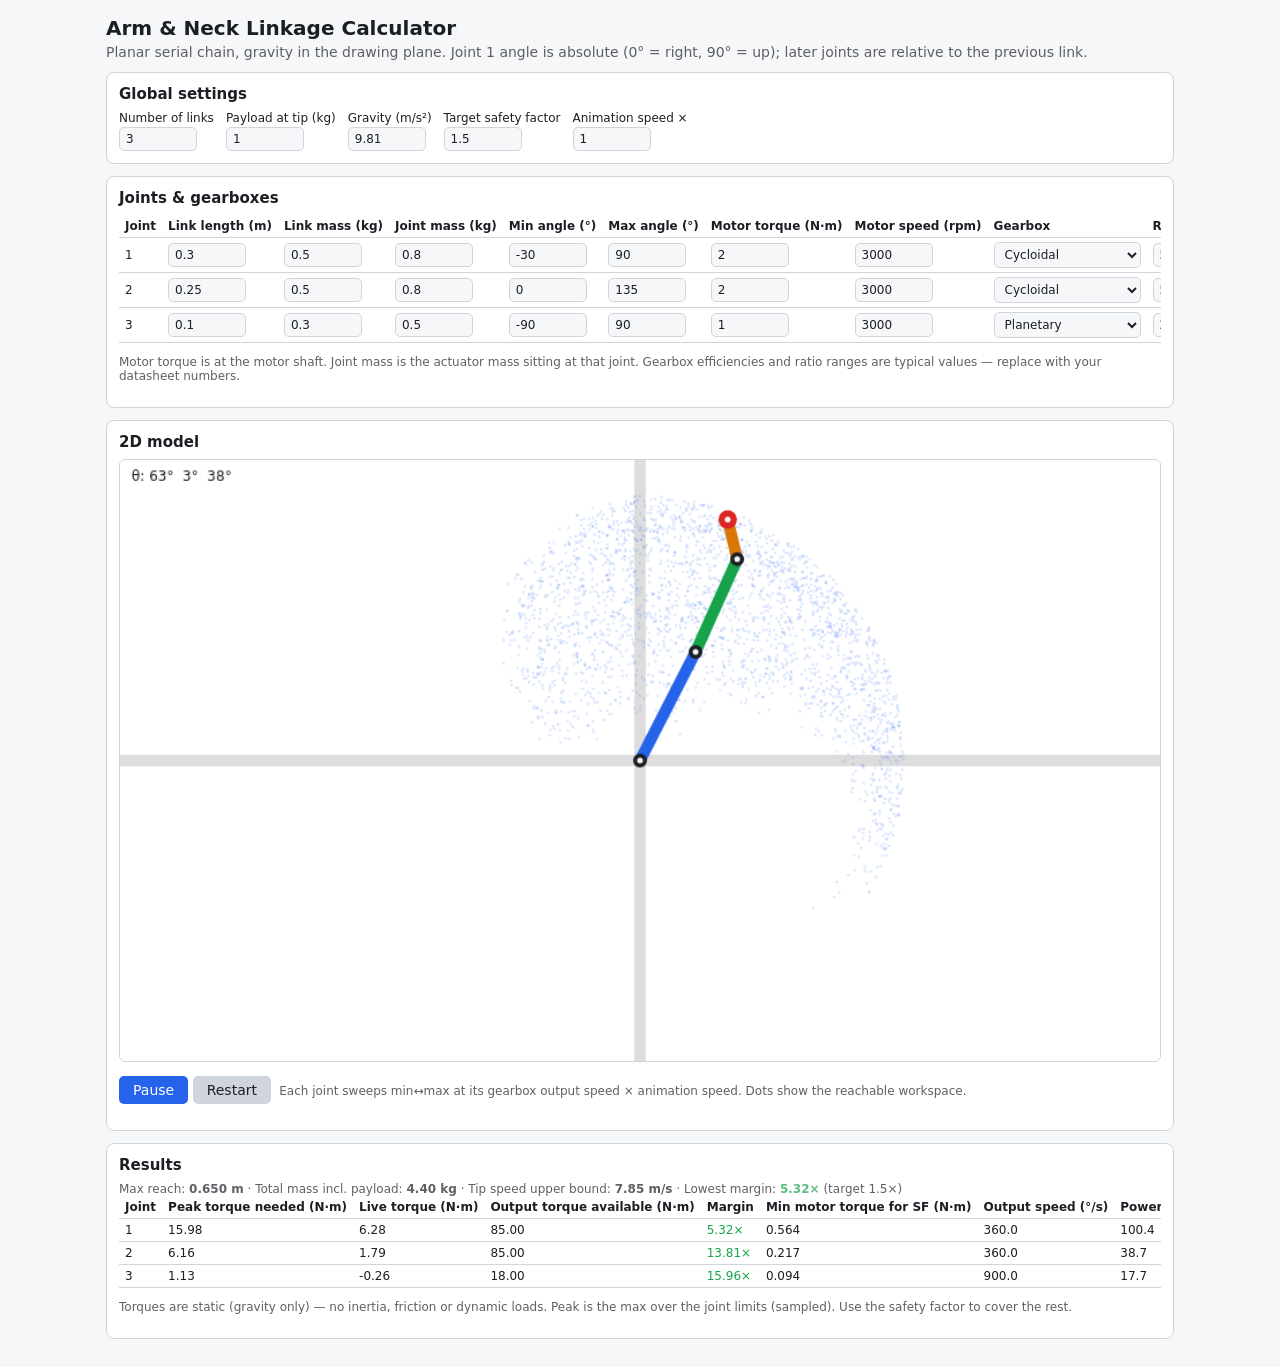
==== index.html @ 3020de2e "Add files via upload" ====
<!DOCTYPE html>
<html lang="en"><head><meta charset="utf-8"><meta name="viewport" content="width=device-width,initial-scale=1">
<title>Arm Linkage Calculator</title>
<style>
:root{--bg:#f6f7f9;--fg:#1b1f24;--card:#fff;--bd:#d0d5dc;--ac:#2563eb;--ok:#16a34a;--warn:#d97706;--bad:#dc2626}
@media(prefers-color-scheme:dark){:root{--bg:#14171c;--fg:#e6e9ee;--card:#1d2128;--bd:#363c46;--ac:#60a5fa}}
*{box-sizing:border-box}body{margin:0;padding:16px;font:14px system-ui,sans-serif;background:var(--bg);color:var(--fg);max-width:1100px;margin:auto}
h1{font-size:20px;margin:0 0 4px}h2{font-size:15px;margin:0 0 8px}p.s{margin:0 0 12px;opacity:.7}
.card{background:var(--card);border:1px solid var(--bd);border-radius:8px;padding:12px;margin-bottom:12px}
.g{display:flex;flex-wrap:wrap;gap:12px}.g label{display:flex;flex-direction:column;font-size:12px;gap:2px}
input,select,button{font:inherit;color:var(--fg);background:var(--bg);border:1px solid var(--bd);border-radius:5px;padding:4px 6px}
input[type=number]{width:78px}button{cursor:pointer;background:var(--ac);color:#fff;border:0;padding:6px 14px}
.w{overflow-x:auto}table{border-collapse:collapse;width:100%;font-size:12px}th,td{padding:4px 6px;border-bottom:1px solid var(--bd);text-align:left;white-space:nowrap}
canvas{width:100%;max-width:100%;border:1px solid var(--bd);border-radius:6px;background:var(--card);display:block}
.ok{color:var(--ok)}.warn{color:var(--warn)}.bad{color:var(--bad)}.n{opacity:.7;font-size:12px}
</style></head><body>
<h1>Arm &amp; Neck Linkage Calculator</h1>
<p class="s">Planar serial chain, gravity in the drawing plane. Joint 1 angle is absolute (0° = right, 90° = up); later joints are relative to the previous link.</p>

<div class="card"><h2>Global settings</h2><div class="g">
<label>Number of links<input type="number" id="N" min="1" max="6" value="3"></label>
<label>Payload at tip (kg)<input type="number" id="pay" value="1" step="0.1" min="0"></label>
<label>Gravity (m/s²)<input type="number" id="grav" value="9.81" step="0.01"></label>
<label>Target safety factor<input type="number" id="sf" value="1.5" step="0.1" min="1"></label>
<label>Animation speed ×<input type="number" id="ts" value="1" step="0.25" min="0.1"></label>
</div></div>

<div class="card"><h2>Joints &amp; gearboxes</h2><div class="w"><table id="in"></table></div>
<p class="n">Motor torque is at the motor shaft. Joint mass is the actuator mass sitting at that joint. Gearbox efficiencies and ratio ranges are typical values — replace with your datasheet numbers.</p></div>

<div class="card"><h2>2D model</h2>
<canvas id="c" width="900" height="520"></canvas>
<p><button id="pp">Pause</button> <button id="rs" style="background:var(--bd);color:var(--fg)">Restart</button>
<span class="n">&nbsp;Each joint sweeps min↔max at its gearbox output speed × animation speed. Dots show the reachable workspace.</span></p></div>

<div class="card"><h2>Results</h2><div id="sum" class="n"></div><div class="w"><table id="out"></table></div>
<p class="n">Torques are static (gravity only) — no inertia, friction or dynamic loads. Peak is the max over the joint limits (sampled). Use the safety factor to cover the rest.</p></div>

<script>
const GB={
 'Spur':{e:r=>.95,lo:1,hi:10,note:'Backdrivable, some backlash'},
 'Planetary':{e:r=>.9,lo:3,hi:100,note:'Backdrivable, compact'},
 'Cycloidal':{e:r=>.85,lo:6,hi:120,note:'Shock tolerant, low backlash'},
 'Dual-disc cycloidal':{e:r=>.85,lo:10,hi:120,note:'Low ripple, low backlash'},
 'Worm':{e:r=>Math.max(.3,.75-.006*r),lo:5,hi:100,note:r=>r>20?'Self-locking (holds unpowered)':'May backdrive'},
 'Harmonic':{e:r=>.75,lo:30,hi:160,note:'Near-zero backlash'}};
const $=id=>document.getElementById(id), cv=$('c'), cx=cv.getContext('2d');
let rows=[],play=true,t=0,last=performance.now(),samples=[],peak=[],reach=1,calc=null;
const D=[[.3,.5,.8,-30,90,2,3000,'Cycloidal',50],[.25,.5,.8,0,135,2,3000,'Cycloidal',50],[.1,.3,.5,-90,90,1,3000,'Planetary',20]];
const F=['L','m','jm','mn','mx','T','rpm','gb','r'];
function read(){return[...document.querySelectorAll('#in tr[data-i]')].map(tr=>{const o={};F.forEach(f=>{const e=tr.querySelector('.'+f);o[f]=f=='gb'?e.value:+e.value||0});return o})}
function build(){
 const n=Math.max(1,Math.min(6,+$('N').value||1)),old=rows.length?read():[];
 let h='<tr><th>Joint</th><th>Link length (m)</th><th>Link mass (kg)</th><th>Joint mass (kg)</th><th>Min angle (°)</th><th>Max angle (°)</th><th>Motor torque (N·m)</th><th>Motor speed (rpm)</th><th>Gearbox</th><th>Ratio</th></tr>';
 for(let i=0;i<n;i++){const d=old[i]||(D[i]?Object.fromEntries(F.map((f,k)=>[f,D[i][k]])):{L:.2,m:.3,jm:.4,mn:-90,mx:90,T:1,rpm:3000,gb:'Planetary',r:20});
  h+=`<tr data-i="${i}"><td>${i+1}</td>`+['L','m','jm','mn','mx','T','rpm'].map(f=>`<td><input type="number" class="${f}" step="any" value="${d[f]}"></td>`).join('')+
  `<td><select class="gb">${Object.keys(GB).map(k=>`<option${k==d.gb?' selected':''}>${k}</option>`).join('')}</select></td><td><input type="number" class="r" min="1" step="any" value="${d.r}"></td></tr>`}
 $('in').innerHTML=h;
 $('in').querySelectorAll('input,select').forEach(e=>e.oninput=compute);compute();}
function fk(th){const P=[[0,0]],a=[];let s=0,x=0,y=0;for(let i=0;i<rows.length;i++){s+=th[i]*Math.PI/180;a.push(s);x+=rows[i].L*Math.cos(s);y+=rows[i].L*Math.sin(s);P.push([x,y])}return{P,a}}
function torques(th){const{P,a}=fk(th),g=+$('grav').value,pay=+$('pay').value,n=rows.length,T=[];
 for(let i=0;i<n;i++){let s=0;const x0=P[i][0];
  for(let j=i;j<n;j++)s+=rows[j].m*g*(P[j][0]+.5*rows[j].L*Math.cos(a[j])-x0);
  for(let j=i+1;j<n;j++)s+=rows[j].jm*g*(P[j][0]-x0);
  s+=pay*g*(P[n][0]-x0);T.push(s)}return T}
function compute(){
 rows=read();const n=rows.length;reach=rows.reduce((s,r)=>s+r.L,0)||1;
 samples=[];peak=Array(n).fill(0);const chk=th=>{const T=torques(th);T.forEach((v,i)=>peak[i]=Math.max(peak[i],Math.abs(v)));samples.push(fk(th).P[n])};
 const k=Array(n).fill(0);for(let c=0;c<Math.pow(3,n);c++){let q=c;chk(rows.map(r=>{const v=q%3;q=Math.floor(q/3);return r.mn+(r.mx-r.mn)*v/2}))}
 for(let c=0;c<2500;c++)chk(rows.map(r=>r.mn+Math.random()*(r.mx-r.mn)));
 const sf=+$('sf').value||1;let h='<tr><th>Joint</th><th>Peak torque needed (N·m)</th><th>Live torque (N·m)</th><th>Output torque available (N·m)</th><th>Margin</th><th>Min motor torque for SF (N·m)</th><th>Output speed (°/s)</th><th>Power @ peak (W)</th><th>Gearbox notes</th></tr>';
 let minM=1e9,tip=0,mass=+$('pay').value;
 rows.forEach((r,i)=>{const G=GB[r.gb],e=G.e(r.r),av=r.T*r.r*e,mg=peak[i]>0?av/peak[i]:99,w=r.rpm*6/Math.max(r.r,1e-6),pw=peak[i]*w*Math.PI/180,need=peak[i]*sf/(r.r*e||1);
  minM=Math.min(minM,mg);mass+=r.m+r.jm;
  let note=typeof G.note=='function'?G.note(r.r):G.note;note+=` · η≈${(e*100).toFixed(0)}%`;
  if(r.r<G.lo||r.r>G.hi)note+=` · <span class="warn">ratio outside typical ${G.lo}–${G.hi}</span>`;
  const cl=mg>=sf?'ok':mg>=1?'warn':'bad';
  h+=`<tr><td>${i+1}</td><td>${peak[i].toFixed(2)}</td><td id="lt${i}">–</td><td>${av.toFixed(2)}</td><td class="${cl}">${mg>=99?'∞':mg.toFixed(2)+'×'}</td><td>${need.toFixed(3)}</td><td>${w.toFixed(1)}</td><td>${pw.toFixed(1)}</td><td>${note}</td></tr>`;
  let rr=0;for(let j=i;j<n;j++)rr+=rows[j].L;tip+=w*Math.PI/180*rr});
 $('out').innerHTML=h;
 $('sum').innerHTML=`Max reach: <b>${reach.toFixed(3)} m</b> · Total mass incl. payload: <b>${mass.toFixed(2)} kg</b> · Tip speed upper bound: <b>${tip.toFixed(2)} m/s</b> · Lowest margin: <b class="${minM>=sf?'ok':minM>=1?'warn':'bad'}">${minM>=99?'∞':minM.toFixed(2)+'×'}</b> (target ${sf}×)`;}
function angles(){const sc=+$('ts').value||1;return rows.map(r=>{const R=r.mx-r.mn;if(R<=0)return r.mn;const w=r.rpm*6/Math.max(r.r,1e-6)*sc;let u=(w*t/R)%2;return r.mn+R*(u<1?u:2-u)})}
function draw(){
 const W=cv.width,H=cv.height,s=.44*Math.min(W,H)/reach,ox=W/2,oy=H/2,X=p=>ox+p[0]*s,Y=p=>oy-p[1]*s;
 cx.clearRect(0,0,W,H);const css=getComputedStyle(document.body),fg=css.color;
 cx.strokeStyle=fg;cx.globalAlpha=.15;cx.beginPath();cx.moveTo(0,oy);cx.lineTo(W,oy);cx.moveTo(ox,0);cx.lineTo(ox,H);cx.stroke();
 cx.fillStyle='#2563eb';cx.globalAlpha=.18;samples.forEach(p=>cx.fillRect(X(p)-1,Y(p)-1,2,2));cx.globalAlpha=1;
 const th=angles(),{P}=fk(th),n=rows.length,cols=['#2563eb','#16a34a','#d97706','#9333ea','#dc2626','#0891b2'];
 cx.lineCap='round';
 for(let i=0;i<n;i++){cx.strokeStyle=cols[i%6];cx.lineWidth=10;cx.beginPath();cx.moveTo(X(P[i]),Y(P[i]));cx.lineTo(X(P[i+1]),Y(P[i+1]));cx.stroke()}
 for(let i=0;i<=n;i++){cx.fillStyle=i<n?fg:'#dc2626';cx.beginPath();cx.arc(X(P[i]),Y(P[i]),i<n?6:8,0,7);cx.fill();cx.fillStyle=css.backgroundColor;cx.beginPath();cx.arc(X(P[i]),Y(P[i]),2.5,0,7);cx.fill()}
 cx.fillStyle=fg;cx.font='12px system-ui';cx.fillText('θ: '+th.map(v=>v.toFixed(0)+'°').join('  '),10,18);
 const T=torques(th);T.forEach((v,i)=>{const e=$('lt'+i);if(e)e.textContent=v.toFixed(2)});}
function loop(now){const dt=(now-last)/1000;last=now;if(play&&rows.length)t+=Math.min(dt,.1);if(rows.length)draw();requestAnimationFrame(loop)}
$('pp').onclick=()=>{play=!play;$('pp').textContent=play?'Pause':'Play'};
$('rs').onclick=()=>{t=0};
['N'].forEach(id=>$(id).oninput=build);['pay','grav','sf','ts'].forEach(id=>$(id).oninput=compute);
build();requestAnimationFrame(loop);
</script></body></html>
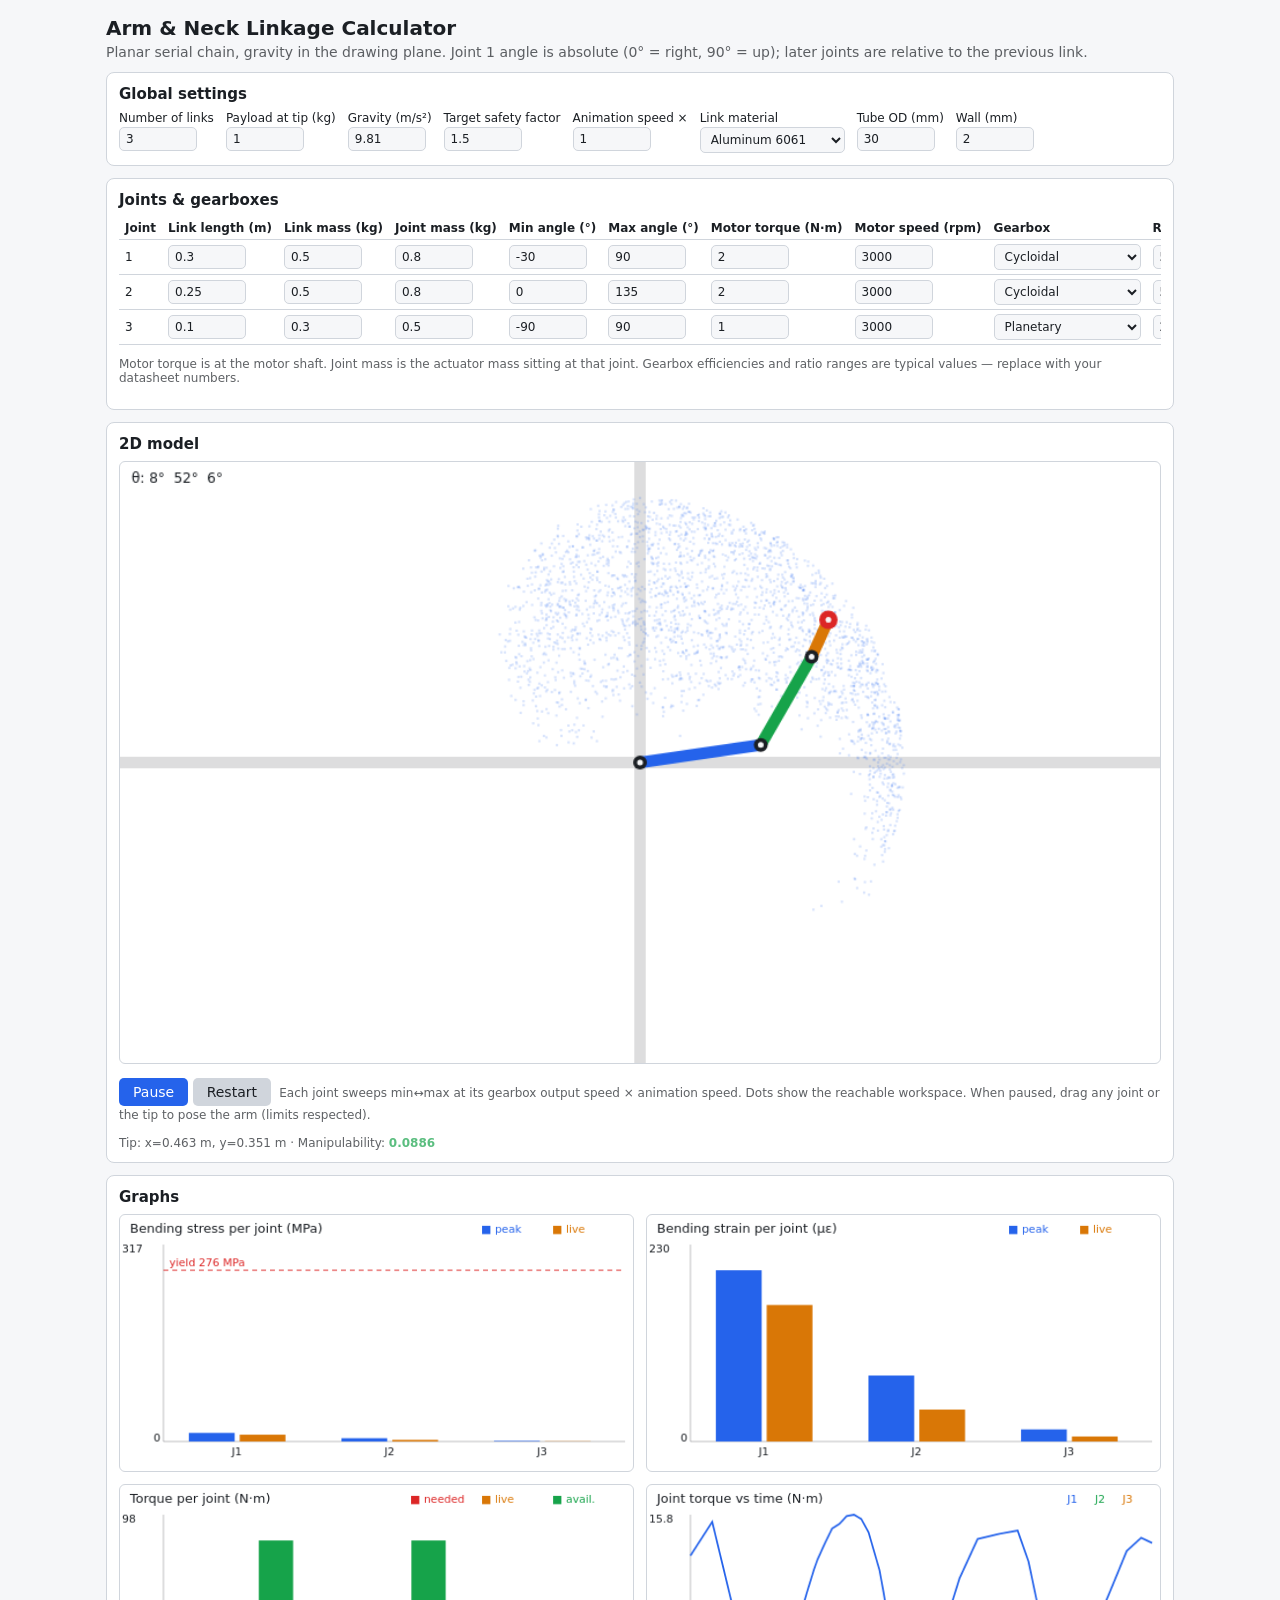
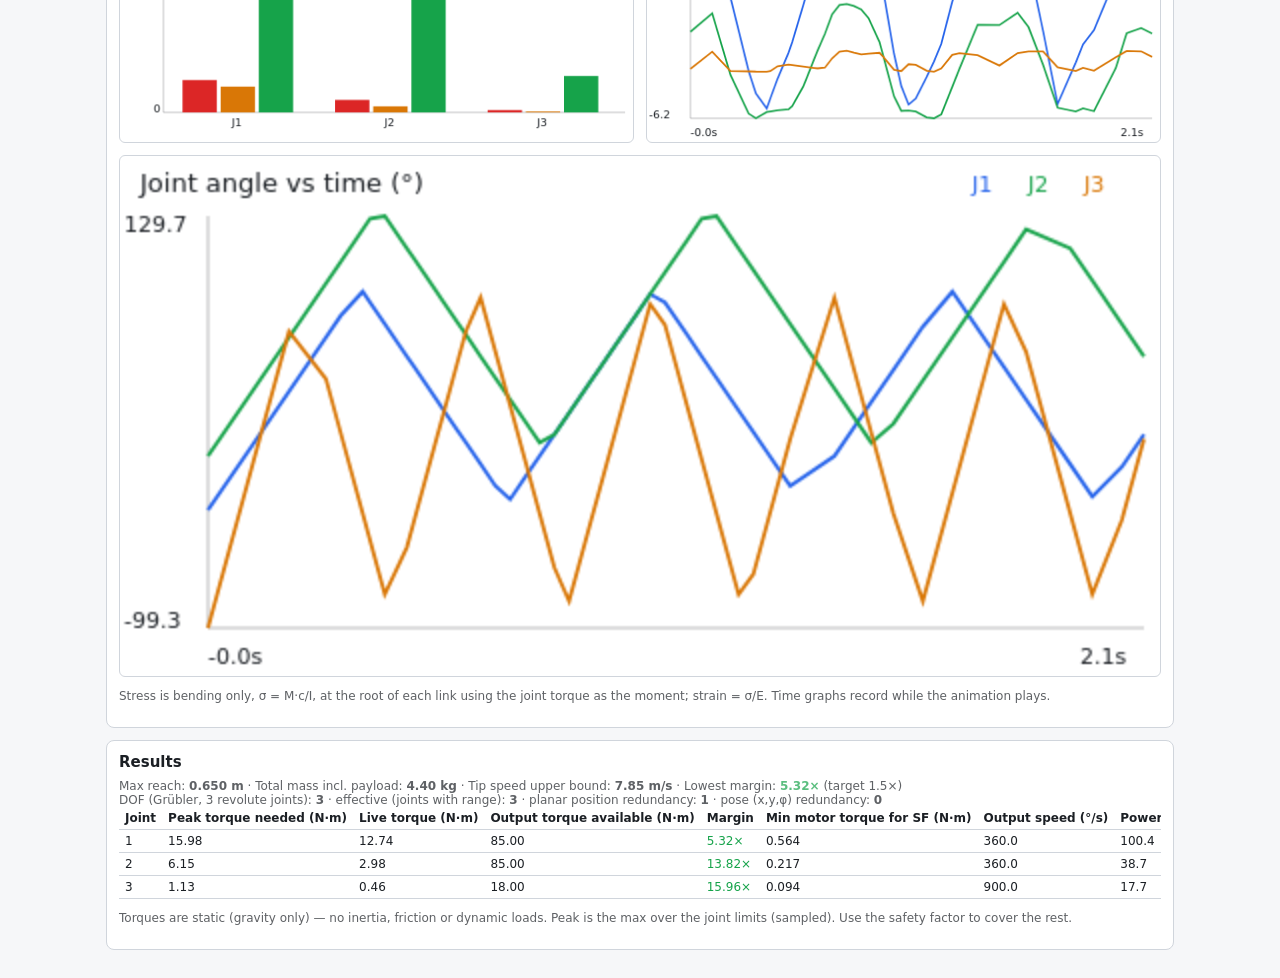
==== commit 89a6a689: "Add files via upload" ====
--- a/index.html
+++ b/index.html
@@ -12,7 +12,7 @@
 input[type=number]{width:78px}button{cursor:pointer;background:var(--ac);color:#fff;border:0;padding:6px 14px}
 .w{overflow-x:auto}table{border-collapse:collapse;width:100%;font-size:12px}th,td{padding:4px 6px;border-bottom:1px solid var(--bd);text-align:left;white-space:nowrap}
 canvas{width:100%;max-width:100%;border:1px solid var(--bd);border-radius:6px;background:var(--card);display:block}
-.ok{color:var(--ok)}.warn{color:var(--warn)}.bad{color:var(--bad)}.n{opacity:.7;font-size:12px}
+.gr{flex:1 1 420px;min-width:0}.ok{color:var(--ok)}.warn{color:var(--warn)}.bad{color:var(--bad)}.n{opacity:.7;font-size:12px}
 </style></head><body>
 <h1>Arm &amp; Neck Linkage Calculator</h1>
 <p class="s">Planar serial chain, gravity in the drawing plane. Joint 1 angle is absolute (0° = right, 90° = up); later joints are relative to the previous link.</p>
@@ -23,6 +23,9 @@
 <label>Gravity (m/s²)<input type="number" id="grav" value="9.81" step="0.01"></label>
 <label>Target safety factor<input type="number" id="sf" value="1.5" step="0.1" min="1"></label>
 <label>Animation speed ×<input type="number" id="ts" value="1" step="0.25" min="0.1"></label>
+<label>Link material<select id="mat"><option>Aluminum 6061</option><option>Steel 4140</option><option>Titanium Ti-6Al-4V</option><option>Carbon fiber tube</option><option>PLA (3D printed)</option></select></label>
+<label>Tube OD (mm)<input type="number" id="od" value="30" min="1"></label>
+<label>Wall (mm)<input type="number" id="wl" value="2" step="0.5" min="0.2"></label>
 </div></div>
 
 <div class="card"><h2>Joints &amp; gearboxes</h2><div class="w"><table id="in"></table></div>
@@ -31,7 +34,13 @@
 <div class="card"><h2>2D model</h2>
 <canvas id="c" width="900" height="520"></canvas>
 <p><button id="pp">Pause</button> <button id="rs" style="background:var(--bd);color:var(--fg)">Restart</button>
-<span class="n">&nbsp;Each joint sweeps min↔max at its gearbox output speed × animation speed. Dots show the reachable workspace.</span></p></div>
+<span class="n">&nbsp;Each joint sweeps min↔max at its gearbox output speed × animation speed. Dots show the reachable workspace. When paused, drag any joint or the tip to pose the arm (limits respected).</span></p><div id="pose" class="n"></div></div>
+
+<div class="card"><h2>Graphs</h2><div class="g">
+<div class="gr"><canvas id="g1" width="520" height="260"></canvas></div><div class="gr"><canvas id="g5" width="520" height="260"></canvas></div>
+<div class="gr"><canvas id="g2" width="520" height="260"></canvas></div><div class="gr"><canvas id="g3" width="520" height="260"></canvas></div>
+<div class="gr"><canvas id="g4" width="520" height="260"></canvas></div></div>
+<p class="n">Stress is bending only, σ = M·c/I, at the root of each link using the joint torque as the moment; strain = σ/E. Time graphs record while the animation plays.</p></div>
 
 <div class="card"><h2>Results</h2><div id="sum" class="n"></div><div class="w"><table id="out"></table></div>
 <p class="n">Torques are static (gravity only) — no inertia, friction or dynamic loads. Peak is the max over the joint limits (sampled). Use the safety factor to cover the rest.</p></div>
@@ -45,7 +54,7 @@
  'Worm':{e:r=>Math.max(.3,.75-.006*r),lo:5,hi:100,note:r=>r>20?'Self-locking (holds unpowered)':'May backdrive'},
  'Harmonic':{e:r=>.75,lo:30,hi:160,note:'Near-zero backlash'}};
 const $=id=>document.getElementById(id), cv=$('c'), cx=cv.getContext('2d');
-let rows=[],play=true,t=0,last=performance.now(),samples=[],peak=[],reach=1,calc=null;
+let man=null,drag=-1,stress=[],avail=[],SEC={I:1,c:1,Y:1,E:1},hist=[],rows=[],play=true,t=0,last=performance.now(),samples=[],peak=[],reach=1,calc=null;
 const D=[[.3,.5,.8,-30,90,2,3000,'Cycloidal',50],[.25,.5,.8,0,135,2,3000,'Cycloidal',50],[.1,.3,.5,-90,90,1,3000,'Planetary',20]];
 const F=['L','m','jm','mn','mx','T','rpm','gb','r'];
 function read(){return[...document.querySelectorAll('#in tr[data-i]')].map(tr=>{const o={};F.forEach(f=>{const e=tr.querySelector('.'+f);o[f]=f=='gb'?e.value:+e.value||0});return o})}
@@ -55,7 +64,7 @@
  for(let i=0;i<n;i++){const d=old[i]||(D[i]?Object.fromEntries(F.map((f,k)=>[f,D[i][k]])):{L:.2,m:.3,jm:.4,mn:-90,mx:90,T:1,rpm:3000,gb:'Planetary',r:20});
   h+=`<tr data-i="${i}"><td>${i+1}</td>`+['L','m','jm','mn','mx','T','rpm'].map(f=>`<td><input type="number" class="${f}" step="any" value="${d[f]}"></td>`).join('')+
   `<td><select class="gb">${Object.keys(GB).map(k=>`<option${k==d.gb?' selected':''}>${k}</option>`).join('')}</select></td><td><input type="number" class="r" min="1" step="any" value="${d.r}"></td></tr>`}
- $('in').innerHTML=h;
+ $('in').innerHTML=h;man=null;hist=[];
  $('in').querySelectorAll('input,select').forEach(e=>e.oninput=compute);compute();}
 function fk(th){const P=[[0,0]],a=[];let s=0,x=0,y=0;for(let i=0;i<rows.length;i++){s+=th[i]*Math.PI/180;a.push(s);x+=rows[i].L*Math.cos(s);y+=rows[i].L*Math.sin(s);P.push([x,y])}return{P,a}}
 function torques(th){const{P,a}=fk(th),g=+$('grav').value,pay=+$('pay').value,n=rows.length,T=[];
@@ -68,21 +77,24 @@
  samples=[];peak=Array(n).fill(0);const chk=th=>{const T=torques(th);T.forEach((v,i)=>peak[i]=Math.max(peak[i],Math.abs(v)));samples.push(fk(th).P[n])};
  const k=Array(n).fill(0);for(let c=0;c<Math.pow(3,n);c++){let q=c;chk(rows.map(r=>{const v=q%3;q=Math.floor(q/3);return r.mn+(r.mx-r.mn)*v/2}))}
  for(let c=0;c<2500;c++)chk(rows.map(r=>r.mn+Math.random()*(r.mx-r.mn)));
- const sf=+$('sf').value||1;let h='<tr><th>Joint</th><th>Peak torque needed (N·m)</th><th>Live torque (N·m)</th><th>Output torque available (N·m)</th><th>Margin</th><th>Min motor torque for SF (N·m)</th><th>Output speed (°/s)</th><th>Power @ peak (W)</th><th>Gearbox notes</th></tr>';
+ const sf=+$('sf').value||1;let h='<tr><th>Joint</th><th>Peak torque needed (N·m)</th><th>Live torque (N·m)</th><th>Output torque available (N·m)</th><th>Margin</th><th>Min motor torque for SF (N·m)</th><th>Output speed (°/s)</th><th>Power @ peak (W)</th><th>Peak stress (MPa)</th><th>Peak strain (µε)</th><th>Stress SF</th><th>Gearbox notes</th></tr>';
+ stress=[];avail=[];
+ const MT={'Aluminum 6061':[69,276],'Steel 4140':[205,415],'Titanium Ti-6Al-4V':[114,880],'Carbon fiber tube':[70,600],'PLA (3D printed)':[3.5,50]};
+ const mm=MT[$('mat').value]||MT['Aluminum 6061'],M={E:mm[0],Y:mm[1]},Do=(+$('od').value||1)/1000,Di=Math.max(0,Do-2*(+$('wl').value||0)/1000),I=Math.PI/64*(Do**4-Di**4),c=Do/2;SEC={I,c,Y:M.Y,E:M.E};
  let minM=1e9,tip=0,mass=+$('pay').value;
- rows.forEach((r,i)=>{const G=GB[r.gb],e=G.e(r.r),av=r.T*r.r*e,mg=peak[i]>0?av/peak[i]:99,w=r.rpm*6/Math.max(r.r,1e-6),pw=peak[i]*w*Math.PI/180,need=peak[i]*sf/(r.r*e||1);
-  minM=Math.min(minM,mg);mass+=r.m+r.jm;
+ rows.forEach((r,i)=>{const sg=peak[i]*c/I/1e6,ssf=sg>0?M.Y/sg:99,scl=ssf>=sf?'ok':ssf>=1?'warn':'bad';stress[i]=sg;const G=GB[r.gb],e=G.e(r.r),av=r.T*r.r*e,mg=peak[i]>0?av/peak[i]:99,w=r.rpm*6/Math.max(r.r,1e-6),pw=peak[i]*w*Math.PI/180,need=peak[i]*sf/(r.r*e||1);
+  minM=Math.min(minM,mg);mass+=r.m+r.jm;avail[i]=av;
   let note=typeof G.note=='function'?G.note(r.r):G.note;note+=` · η≈${(e*100).toFixed(0)}%`;
   if(r.r<G.lo||r.r>G.hi)note+=` · <span class="warn">ratio outside typical ${G.lo}–${G.hi}</span>`;
   const cl=mg>=sf?'ok':mg>=1?'warn':'bad';
-  h+=`<tr><td>${i+1}</td><td>${peak[i].toFixed(2)}</td><td id="lt${i}">–</td><td>${av.toFixed(2)}</td><td class="${cl}">${mg>=99?'∞':mg.toFixed(2)+'×'}</td><td>${need.toFixed(3)}</td><td>${w.toFixed(1)}</td><td>${pw.toFixed(1)}</td><td>${note}</td></tr>`;
+  h+=`<tr><td>${i+1}</td><td>${peak[i].toFixed(2)}</td><td id="lt${i}">–</td><td>${av.toFixed(2)}</td><td class="${cl}">${mg>=99?'∞':mg.toFixed(2)+'×'}</td><td>${need.toFixed(3)}</td><td>${w.toFixed(1)}</td><td>${pw.toFixed(1)}</td><td>${sg.toFixed(1)}</td><td>${(sg/M.E*1000).toFixed(0)}</td><td class="${scl}">${ssf>=99?'∞':ssf.toFixed(2)+'×'}</td><td>${note}</td></tr>`;
   let rr=0;for(let j=i;j<n;j++)rr+=rows[j].L;tip+=w*Math.PI/180*rr});
  $('out').innerHTML=h;
- $('sum').innerHTML=`Max reach: <b>${reach.toFixed(3)} m</b> · Total mass incl. payload: <b>${mass.toFixed(2)} kg</b> · Tip speed upper bound: <b>${tip.toFixed(2)} m/s</b> · Lowest margin: <b class="${minM>=sf?'ok':minM>=1?'warn':'bad'}">${minM>=99?'∞':minM.toFixed(2)+'×'}</b> (target ${sf}×)`;}
-function angles(){const sc=+$('ts').value||1;return rows.map(r=>{const R=r.mx-r.mn;if(R<=0)return r.mn;const w=r.rpm*6/Math.max(r.r,1e-6)*sc;let u=(w*t/R)%2;return r.mn+R*(u<1?u:2-u)})}
+ $('sum').innerHTML=`Max reach: <b>${reach.toFixed(3)} m</b> · Total mass incl. payload: <b>${mass.toFixed(2)} kg</b> · Tip speed upper bound: <b>${tip.toFixed(2)} m/s</b> · Lowest margin: <b class="${minM>=sf?'ok':minM>=1?'warn':'bad'}">${minM>=99?'∞':minM.toFixed(2)+'×'}</b> (target ${sf}×)<br>DOF (Grübler, ${n} revolute joints): <b>${n}</b> · effective (joints with range): <b>${rows.filter(r=>r.mx>r.mn).length}</b> · planar position redundancy: <b>${Math.max(0,n-2)}</b> · pose (x,y,φ) redundancy: <b>${Math.max(0,n-3)}</b>`;}
+function angles(){if(!play&&man&&man.length==rows.length)return man;const sc=+$('ts').value||1;return rows.map(r=>{const R=r.mx-r.mn;if(R<=0)return r.mn;const w=r.rpm*6/Math.max(r.r,1e-6)*sc;let u=(w*t/R)%2;return r.mn+R*(u<1?u:2-u)})}
 function draw(){
  const W=cv.width,H=cv.height,s=.44*Math.min(W,H)/reach,ox=W/2,oy=H/2,X=p=>ox+p[0]*s,Y=p=>oy-p[1]*s;
- cx.clearRect(0,0,W,H);const css=getComputedStyle(document.body),fg=css.color;
+ cv.style.cursor=play?'default':'grab';cx.clearRect(0,0,W,H);const css=getComputedStyle(document.body),fg=css.color;
  cx.strokeStyle=fg;cx.globalAlpha=.15;cx.beginPath();cx.moveTo(0,oy);cx.lineTo(W,oy);cx.moveTo(ox,0);cx.lineTo(ox,H);cx.stroke();
  cx.fillStyle='#2563eb';cx.globalAlpha=.18;samples.forEach(p=>cx.fillRect(X(p)-1,Y(p)-1,2,2));cx.globalAlpha=1;
  const th=angles(),{P}=fk(th),n=rows.length,cols=['#2563eb','#16a34a','#d97706','#9333ea','#dc2626','#0891b2'];
@@ -90,10 +102,45 @@
  for(let i=0;i<n;i++){cx.strokeStyle=cols[i%6];cx.lineWidth=10;cx.beginPath();cx.moveTo(X(P[i]),Y(P[i]));cx.lineTo(X(P[i+1]),Y(P[i+1]));cx.stroke()}
  for(let i=0;i<=n;i++){cx.fillStyle=i<n?fg:'#dc2626';cx.beginPath();cx.arc(X(P[i]),Y(P[i]),i<n?6:8,0,7);cx.fill();cx.fillStyle=css.backgroundColor;cx.beginPath();cx.arc(X(P[i]),Y(P[i]),2.5,0,7);cx.fill()}
  cx.fillStyle=fg;cx.font='12px system-ui';cx.fillText('θ: '+th.map(v=>v.toFixed(0)+'°').join('  '),10,18);
- const T=torques(th);T.forEach((v,i)=>{const e=$('lt'+i);if(e)e.textContent=v.toFixed(2)});}
+ const T=torques(th);T.forEach((v,i)=>{const e=$('lt'+i);if(e)e.textContent=v.toFixed(2)});
+ const E=P[n],J=[0,0,0];for(let i=0;i<n;i++){const dx=-(E[1]-P[i][1]),dy=E[0]-P[i][0];J[0]+=dx*dx;J[1]+=dx*dy;J[2]+=dy*dy}
+ const w=Math.sqrt(Math.max(0,J[0]*J[2]-J[1]*J[1])),sing=n>1&&w<.02*reach*reach;
+ $('pose').innerHTML=`Tip: x=${E[0].toFixed(3)} m, y=${E[1].toFixed(3)} m`+(n>1?` · Manipulability: <b class="${sing?'bad':'ok'}">${w.toFixed(4)}</b>${sing?' (near singularity)':''}`:'');
+ if(play){hist.push({t,T,th});if(hist.length>600)hist.shift()}
+ drawGraphs(T);}
 function loop(now){const dt=(now-last)/1000;last=now;if(play&&rows.length)t+=Math.min(dt,.1);if(rows.length)draw();requestAnimationFrame(loop)}
-$('pp').onclick=()=>{play=!play;$('pp').textContent=play?'Pause':'Play'};
-$('rs').onclick=()=>{t=0};
-['N'].forEach(id=>$(id).oninput=build);['pay','grav','sf','ts'].forEach(id=>$(id).oninput=compute);
+$('pp').onclick=()=>{if(play)man=angles();play=!play;$('pp').textContent=play?'Pause':'Play'};
+$('rs').onclick=()=>{t=0;hist=[];if(!play)man=null};
+const GC=['#2563eb','#16a34a','#d97706','#9333ea','#dc2626','#0891b2'];
+function frame(id,title){const c=$(id),x=c.getContext('2d'),fg=getComputedStyle(document.body).color;x.clearRect(0,0,c.width,c.height);x.fillStyle=fg;x.font='13px system-ui';x.fillText(title,10,18);return{x,W:c.width,H:c.height,fg}}
+function axes(x,fg,L,T0,B,W){x.strokeStyle=fg;x.globalAlpha=.3;x.lineWidth=1;x.beginPath();x.moveTo(L,T0);x.lineTo(L,B);x.lineTo(W-8,B);x.stroke();x.globalAlpha=1;x.font='11px system-ui';x.fillStyle=fg}
+function bars(id,title,lb,series,ref){const{x,W,H,fg}=frame(id,title),L=44,B=H-30,T0=30,mx=Math.max(1e-9,...series.flatMap(s=>s.v),ref||0)*1.15;
+ axes(x,fg,L,T0,B,W);x.fillText(mx.toFixed(mx<10?2:0),2,T0+8);x.fillText('0',L-10,B);
+ const gw=(W-L-12)/lb.length,bw=gw/(series.length+1);
+ lb.forEach((l,i)=>{x.fillStyle=fg;x.fillText(l,L+i*gw+gw/2-8,B+14);series.forEach((s,k)=>{const h=(B-T0)*(s.v[i]||0)/mx;x.fillStyle=s.c;x.fillRect(L+i*gw+bw*(k+.5),B-h,bw*.9,h)})});
+ series.forEach((s,k)=>{x.fillStyle=s.c;x.fillText('■ '+s.n,W-10-(series.length-k)*72,18)});
+ if(ref){const y=B-(B-T0)*ref/mx;x.strokeStyle='#dc2626';x.setLineDash([5,4]);x.beginPath();x.moveTo(L,y);x.lineTo(W-8,y);x.stroke();x.setLineDash([]);x.fillStyle='#dc2626';x.fillText('yield '+ref+' MPa',L+6,y-4)}}
+function lines(id,title,f,n){const{x,W,H,fg}=frame(id,title),L=44,B=H-24,T0=30;if(hist.length<2)return;
+ const vs=hist.map(f),all=vs.flat(),lo=Math.min(0,...all),hi=Math.max(1e-9,...all),t0=hist[0].t,t1=hist[hist.length-1].t;
+ const X=q=>L+(W-L-8)*(q-t0)/Math.max(1e-9,t1-t0),Y=v=>B-(B-T0)*(v-lo)/(hi-lo||1);
+ axes(x,fg,L,T0,B,W);x.fillText(hi.toFixed(1),2,T0+8);x.fillText(lo.toFixed(1),2,B);x.fillText(t0.toFixed(1)+'s',L,H-6);x.fillText(t1.toFixed(1)+'s',W-40,H-6);
+ for(let i=0;i<n;i++){x.strokeStyle=x.fillStyle=GC[i%6];x.lineWidth=1.8;x.beginPath();hist.forEach((h,k)=>{const px=X(h.t),py=Y(vs[k][i]);k?x.lineTo(px,py):x.moveTo(px,py)});x.stroke();x.fillText('J'+(i+1),W-10-(n-i)*28,18)}}
+function drawGraphs(T){const n=rows.length,lb=rows.map((_,i)=>'J'+(i+1)),ls=T.map(v=>Math.abs(v)*SEC.c/SEC.I/1e6);
+ bars('g1','Bending stress per joint (MPa)',lb,[{n:'peak',c:'#2563eb',v:stress},{n:'live',c:'#d97706',v:ls}],SEC.Y);
+ bars('g5','Bending strain per joint (µε)',lb,[{n:'peak',c:'#2563eb',v:stress.map(v=>v/SEC.E*1000)},{n:'live',c:'#d97706',v:ls.map(v=>v/SEC.E*1000)}]);
+ bars('g2','Torque per joint (N·m)',lb,[{n:'needed',c:'#dc2626',v:peak},{n:'live',c:'#d97706',v:T.map(Math.abs)},{n:'avail.',c:'#16a34a',v:avail}]);
+ lines('g3','Joint torque vs time (N·m)',h=>h.T,n);lines('g4','Joint angle vs time (°)',h=>h.th,n)}
+const pt=e=>{const r=cv.getBoundingClientRect();return[(e.clientX-r.left)*cv.width/r.width,(e.clientY-r.top)*cv.height/r.height]};
+const sc=()=>.44*Math.min(cv.width,cv.height)/reach;
+cv.style.touchAction='none';
+cv.onpointerdown=e=>{if(play||!rows.length)return;const[px,py]=pt(e),s=sc(),ox=cv.width/2,oy=cv.height/2,{P}=fk(angles());let b=-1,bd=30;
+ P.forEach((p,k)=>{if(!k)return;const d=Math.hypot(ox+p[0]*s-px,oy-p[1]*s-py);if(d<bd){bd=d;b=k}});
+ drag=b;if(b>0){if(!man||man.length!=rows.length)man=angles().slice();cv.setPointerCapture(e.pointerId);cv.style.cursor='grabbing'}};
+cv.onpointermove=e=>{if(drag<1||play)return;const[px,py]=pt(e),s=sc(),tx=(px-cv.width/2)/s,ty=(cv.height/2-py)/s;
+ for(let it=0;it<30;it++)for(let i=drag-1;i>=0;i--){const P=fk(man).P,p=P[i],q=P[drag];
+  let d=(Math.atan2(ty-p[1],tx-p[0])-Math.atan2(q[1]-p[1],q[0]-p[0]))*180/Math.PI;d=((d%360)+540)%360-180;
+  man[i]=Math.max(rows[i].mn,Math.min(rows[i].mx,man[i]+d))}};
+cv.onpointerup=cv.onpointercancel=()=>{drag=-1};
+['N'].forEach(id=>$(id).oninput=build);['pay','grav','sf','ts','mat','od','wl'].forEach(id=>$(id).oninput=compute);
 build();requestAnimationFrame(loop);
 </script></body></html>
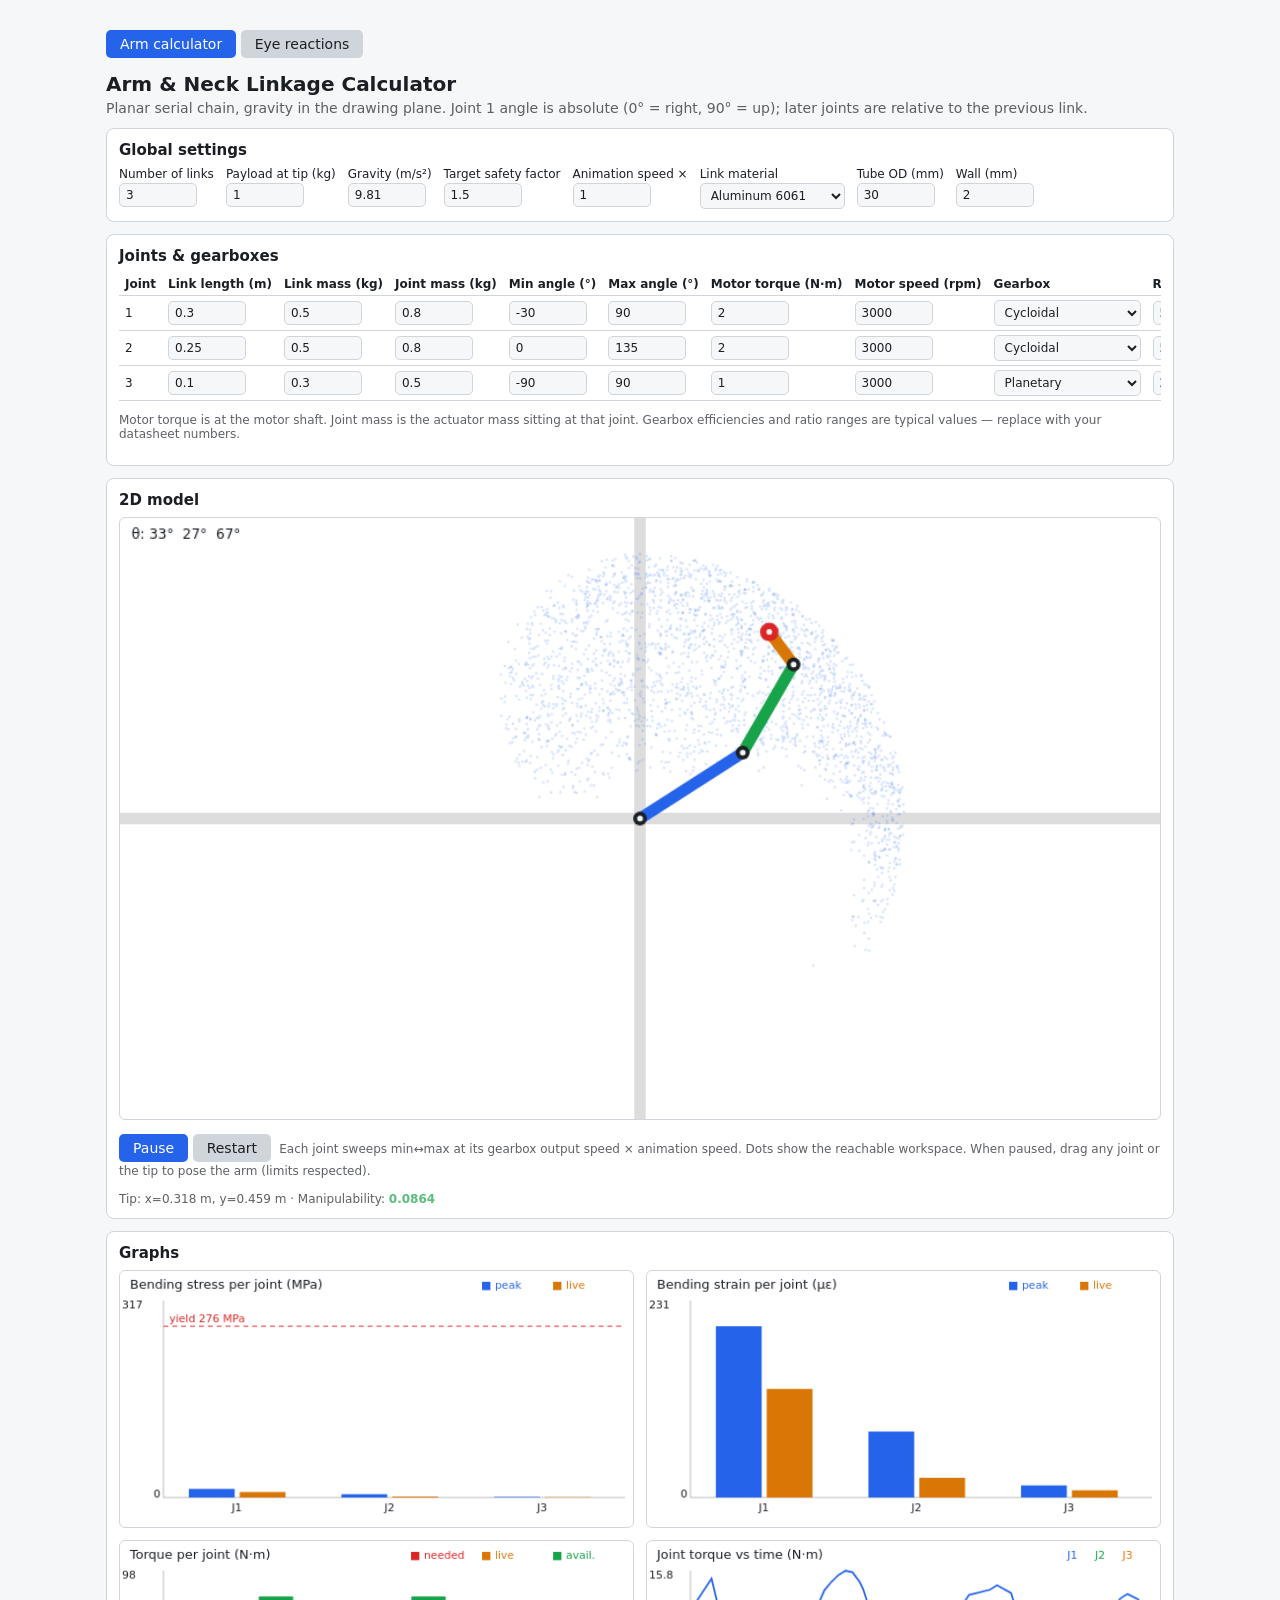
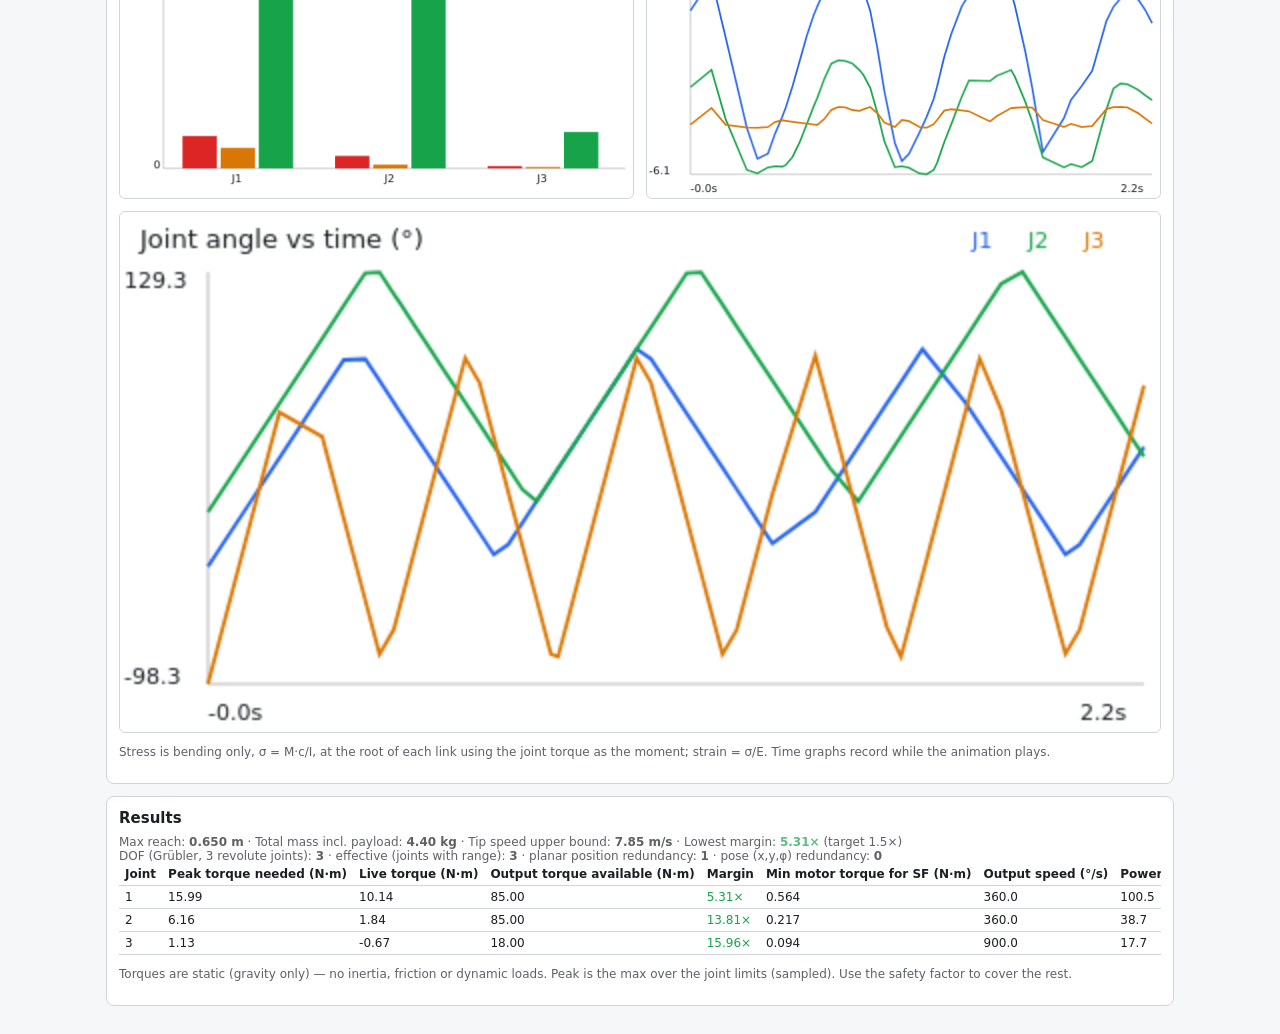
==== commit 93137eff: "Add files via upload" ====
--- a/index.html
+++ b/index.html
@@ -12,9 +12,10 @@
 input[type=number]{width:78px}button{cursor:pointer;background:var(--ac);color:#fff;border:0;padding:6px 14px}
 .w{overflow-x:auto}table{border-collapse:collapse;width:100%;font-size:12px}th,td{padding:4px 6px;border-bottom:1px solid var(--bd);text-align:left;white-space:nowrap}
 canvas{width:100%;max-width:100%;border:1px solid var(--bd);border-radius:6px;background:var(--card);display:block}
-.gr{flex:1 1 420px;min-width:0}.ok{color:var(--ok)}.warn{color:var(--warn)}.bad{color:var(--bad)}.n{opacity:.7;font-size:12px}
+.gr{flex:1 1 420px;min-width:0}.tb{background:var(--bd);color:var(--fg)}.tb.on{background:var(--ac);color:#fff}textarea{font:inherit;color:var(--fg);background:var(--bg);border:1px solid var(--bd);border-radius:5px;padding:4px 6px}.rc{border:1px solid var(--bd);border-radius:6px;padding:8px;width:220px}.sm{padding:3px 8px;font-size:12px}#tab2 canvas{image-rendering:pixelated}.ok{color:var(--ok)}.warn{color:var(--warn)}.bad{color:var(--bad)}.n{opacity:.7;font-size:12px}
 </style></head><body>
-<h1>Arm &amp; Neck Linkage Calculator</h1>
+<p><button id="b1" class="tb on" onclick="tab(1)">Arm calculator</button> <button id="b2" class="tb" onclick="tab(2)">Eye reactions</button></p>
+<div id="tab1"><h1>Arm &amp; Neck Linkage Calculator</h1>
 <p class="s">Planar serial chain, gravity in the drawing plane. Joint 1 angle is absolute (0° = right, 90° = up); later joints are relative to the previous link.</p>
 
 <div class="card"><h2>Global settings</h2><div class="g">
@@ -45,6 +46,24 @@
 <div class="card"><h2>Results</h2><div id="sum" class="n"></div><div class="w"><table id="out"></table></div>
 <p class="n">Torques are static (gravity only) — no inertia, friction or dynamic loads. Peak is the max over the joint limits (sampled). Use the safety factor to cover the rest.</p></div>
 
+</div>
+<div id="tab2" style="display:none"><h1>Robot Eye Reactions</h1>
+<p class="s">Draw pixel eyes, save them as reactions with example sentences, then type or speak. The robot picks the face whose examples best match what you said.</p>
+<div class="g">
+<div class="card" style="flex:1 1 420px"><h2>Draw eyes (24×12)</h2><canvas id="ed" width="480" height="240"></canvas>
+<p><label><input type="checkbox" id="mir" checked> Mirror to other eye</label> <button id="clr" class="sm">Clear</button> <span class="n">Left-click draws, right-click erases.</span></p>
+<div class="g"><label>Reaction name<input id="rn" placeholder="sad"></label><label>Tone it fits<select id="rt"><option>any</option><option>low</option><option>high</option><option>loud</option></select></label></div>
+<label class="n">Example sentences (one per line)<textarea id="rx" rows="4" style="width:100%"></textarea></label>
+<p><button id="sv">Save reaction</button></p></div>
+<div class="card" style="flex:1 1 420px"><h2>Robot face</h2><canvas id="pv" width="480" height="240"></canvas>
+<p id="res" class="n">Type a sentence or press Listen.</p>
+<div class="g" style="align-items:end"><label style="flex:1 1 200px">Sentence<input id="tx" placeholder="my trip got cancelled because of the storm" style="width:100%"></label>
+<label>Tone<select id="tn"><option>neutral</option><option>low</option><option>high</option><option>loud</option></select></label>
+<button id="go">React</button><button id="mic">🎤 Listen</button></div>
+<p class="n">Listen uses your browser's speech recognition (Chrome/Edge; may send audio to a cloud service) plus a rough pitch/loudness check for tone.</p></div></div>
+<div class="card"><h2>Saved reactions</h2><div id="rl" class="g"></div>
+<p><button id="xp" class="sm">Export JSON</button> <button id="im" class="sm">Import JSON</button> <button id="rd" class="sm">Reset to defaults</button></p><textarea id="jo" rows="5" style="width:100%;display:none"></textarea>
+<p class="n">New sentences are matched against your examples (word similarity) plus a small built-in emotion vocabulary for reactions named happy, sad, angry, surprised or scared. More examples make matching better. Saved in this browser.</p></div></div>
 <script>
 const GB={
  'Spur':{e:r=>.95,lo:1,hi:10,note:'Backdrivable, some backlash'},
@@ -143,4 +162,86 @@
 cv.onpointerup=cv.onpointercancel=()=>{drag=-1};
 ['N'].forEach(id=>$(id).oninput=build);['pay','grav','sf','ts','mat','od','wl'].forEach(id=>$(id).oninput=compute);
 build();requestAnimationFrame(loop);
+</script>
+<script>
+(()=>{
+const W=24,H=12;
+const HALF={
+neutral:["...######...","..########..","..########..","..########..","..########..","..########..","...######...","............"],
+happy:["....####....","...######...","..###..###..","..##....##..","............","............","............","............"],
+sad:["........###.","......#####.","....#######.","...########.","...########.","....######..",".....####...","............"],
+angry:["..###.......","..#####.....","..#######...","..#########.","..#########.","...#######..","....#####...","............"],
+surprised:["....####....","..########..",".##########.",".##########.",".##########.",".##########.","..########..","....####...."]};
+const EX={happy:["I got the job!","we won the game today","this is the best day ever","thank you so much, I love it"],
+sad:["my event got cancelled today due to the rain","I lost my wallet and feel terrible","my dog passed away yesterday","nobody came to my birthday"],
+angry:["I am so mad at you right now","this is unacceptable, you broke my phone","stop wasting my time","I hate being lied to"],
+surprised:["wow I did not expect that","you're kidding, that's unbelievable","whoa, what was that noise","I can't believe it, a surprise!"],
+neutral:["what time is it","open the door please","the meeting is at three o'clock","tell me the weather"]};
+const LEX={happy:"happy glad great love awesome wonderful yay won win excited joy fun thank congratulations best amazing good celebrate",
+sad:"sad cancel lost lose cry rain die death passed miss lonely alone sorry unfortunately terrible hurt depressed fail disappointed grief tears sick storm",
+angry:"angry mad hate furious annoyed stupid unacceptable rude liar lie yell wasting ruined damn",
+surprised:"wow surprise unexpected unbelievable suddenly shocked kidding whoa omg incredible sudden",
+scared:"scared afraid fear terrified dark danger nightmare panic scream"};
+const STOP=new Set("the a an is am are i my me to of it and in on at you that this was be for so we do im its".split(' '));
+const st=w=>w.replace(/'/g,'').replace(/(ing|ed|es|s|ly|e)$/,'').replace(/(.)\1$/,'$1');
+const tk=t=>(t.toLowerCase().match(/[a-z']+/g)||[]).filter(w=>!STOP.has(w)&&w.length>1).map(st);
+const esc=t=>String(t).replace(/[&<>]/g,c=>({'&':'&amp;','<':'&lt;','>':'&gt;'}[c]));
+function mk(k){const a=Array(W*H).fill('0');HALF[k].forEach((row,y)=>[...row].forEach((ch,x)=>{if(ch=='#'){a[(y+2)*W+x]='1';a[(y+2)*W+W-1-x]='1'}}));return a.join('')}
+let R=[];try{R=JSON.parse(localStorage.getItem('eyeR')||'[]')}catch(e){}
+function defaults(){R=Object.keys(HALF).map(k=>({name:k,tone:{happy:'high',angry:'loud',sad:'low'}[k]||'any',px:mk(k),ex:EX[k].slice()}))}
+if(!R.length)defaults();
+const store=()=>{try{localStorage.setItem('eyeR',JSON.stringify(R))}catch(e){}};
+let ed=Array(W*H).fill('0'),cur=0,rec=null,ac=null,ms=null,tid=0,acc=[];
+function grid(c,px,cell,ln,blink){const x=c.getContext('2d'),g=cell>6?2:1;x.fillStyle='#0b0f14';x.fillRect(0,0,c.width,c.height);
+ for(let i=0;i<W*H;i++){const gx=i%W,gy=(i/W)|0,on=px[i]=='1'&&!(blink&&(gy<5||gy>6));if(on||ln){x.fillStyle=on?'#38bdf8':'#18222e';x.fillRect(gx*cell,gy*cell,cell-g,cell-g)}}}
+const drawEd=()=>grid($('ed'),ed,20,true);
+const render=()=>grid($('pv'),R[cur]?R[cur].px:'0'.repeat(W*H),20,false,Date.now()%4200<160);
+setInterval(render,100);
+function show(i){cur=i;render()}
+function model(){const docs=R.map(r=>{const d={};r.ex.forEach(e=>tk(e).forEach(w=>d[w]=(d[w]||0)+1));
+ Object.keys(LEX).forEach(k=>{if(r.name.toLowerCase().includes(k))LEX[k].split(' ').forEach(w=>{w=st(w);d[w]=(d[w]||0)+1.5})});return d});
+ const df={};docs.forEach(d=>Object.keys(d).forEach(w=>df[w]=(df[w]||0)+1));return{docs,idf:w=>Math.log(1+R.length/(df[w]||1))}}
+function score(text,tone){const{docs,idf}=model(),q={};tk(text).forEach(w=>q[w]=(q[w]||0)+1);
+ const qn=Math.sqrt(Object.keys(q).reduce((s,w)=>s+(q[w]*idf(w))**2,0))||1;
+ return R.map((r,i)=>{const d=docs[i];let dot=0,dn=0;for(const w in d)dn+=(d[w]*idf(w))**2;for(const w in q)if(d[w])dot+=q[w]*d[w]*idf(w)**2;
+  let s=dot/(qn*(Math.sqrt(dn)||1));if(tone!='neutral'&&r.tone==tone)s+=.2;return s})}
+function react(){if(!R.length)return;const text=$('tx').value,tone=$('tn').value,sc=score(text,tone);let b=0;sc.forEach((v,i)=>{if(v>sc[b])b=i});let note='';
+ if(sc[b]<.05){const n=R.findIndex(r=>r.name.toLowerCase()=='neutral');if(n>=0){b=n;note=' (no strong match, defaulting to neutral)'}}
+ const sum=sc.reduce((a,v)=>a+v,0)||1;show(b);
+ $('res').innerHTML=`<b>${esc(R[b].name)}</b>${note} · tone: ${tone} · `+sc.map((v,i)=>[v,i]).sort((a,c)=>c[0]-a[0]).map(([v,i])=>`${esc(R[i].name)} ${Math.round(100*v/sum)}%`).join(', ')}
+$('go').onclick=react;$('tx').onkeydown=e=>{if(e.key=='Enter')react()};
+const pitch=(b,sr)=>{let best=0,bl=0;for(let l=Math.floor(sr/500);l<Math.floor(sr/70);l++){let c=0;for(let i=0;i<1024;i++)c+=b[i]*b[i+l];if(c>best){best=c;bl=l}}return bl?sr/bl:0};
+async function startTone(){try{ms=await navigator.mediaDevices.getUserMedia({audio:true});ac=new AudioContext();const an=ac.createAnalyser();an.fftSize=2048;ac.createMediaStreamSource(ms).connect(an);acc=[];const b=new Float32Array(2048);
+ tid=setInterval(()=>{an.getFloatTimeDomainData(b);let s=0;for(const v of b)s+=v*v;const rms=Math.sqrt(s/b.length);if(rms>.01)acc.push({rms,f:pitch(b,ac.sampleRate)})},60)}catch(e){}}
+function stopTone(){clearInterval(tid);if(ms)ms.getTracks().forEach(t=>t.stop());if(ac)ac.close();ac=ms=null}
+function toneNow(){if(!acc.length)return'neutral';const r=acc.reduce((s,x)=>s+x.rms,0)/acc.length,fs=acc.filter(x=>x.f).map(x=>x.f),f=fs.length?fs.reduce((a,b)=>a+b)/fs.length:0;acc=[];return r>.12?'loud':f>230?'high':(f&&f<140&&r<.06)?'low':'neutral'}
+$('mic').onclick=()=>{const SR=window.SpeechRecognition||window.webkitSpeechRecognition;if(!SR){$('res').textContent='Speech recognition is not supported in this browser. Try Chrome or Edge.';return}
+ if(rec){rec.stop();return}
+ rec=new SR();rec.lang='en-US';rec.interimResults=true;startTone();$('mic').textContent='⏹ Stop';$('res').textContent='Listening…';
+ rec.onresult=e=>{let t='';for(const x of e.results)t+=x[0].transcript;$('tx').value=t;if(e.results[e.results.length-1].isFinal){$('tn').value=toneNow();react()}};
+ rec.onerror=e=>{$('res').textContent='Mic error: '+e.error};
+ rec.onend=()=>{rec=null;stopTone();$('mic').textContent='🎤 Listen'};rec.start()};
+const ec=$('ed');ec.style.touchAction='none';let paint=null;
+const cell=e=>{const r=ec.getBoundingClientRect();return[Math.floor((e.clientX-r.left)/r.width*W),Math.floor((e.clientY-r.top)/r.height*H)]};
+function setp(x,y,v){if(x<0||y<0||x>=W||y>=H)return;ed[y*W+x]=v;if($('mir').checked)ed[y*W+W-1-x]=v}
+ec.onpointerdown=e=>{const[x,y]=cell(e);paint=e.button==2?'0':(ed[y*W+x]=='1'?'0':'1');ec.setPointerCapture(e.pointerId);setp(x,y,paint);drawEd()};
+ec.onpointermove=e=>{if(!paint)return;const[x,y]=cell(e);setp(x,y,paint);drawEd()};
+ec.onpointerup=ec.onpointercancel=()=>{paint=null};ec.oncontextmenu=e=>e.preventDefault();
+$('clr').onclick=()=>{ed.fill('0');drawEd()};
+$('sv').onclick=()=>{const n=$('rn').value.trim();if(!n){$('rn').focus();return}
+ const o={name:n,tone:$('rt').value,px:ed.join(''),ex:$('rx').value.split('\n').map(x=>x.trim()).filter(Boolean)};
+ const k=R.findIndex(r=>r.name.toLowerCase()==n.toLowerCase());if(k>=0)R[k]=o;else R.push(o);store();list();show(k>=0?k:R.length-1)};
+function list(){const h=$('rl');h.innerHTML='';R.forEach((r,i)=>{const d=document.createElement('div');d.className='rc';
+ const keys=[...new Set(r.ex.flatMap(tk))].slice(0,8).join(', ');
+ d.innerHTML=`<canvas width="96" height="48"></canvas><br><b>${esc(r.name)}</b> <span class="n">tone: ${r.tone}</span><div class="n">${r.ex.length} examples · learned words: ${esc(keys)||'–'}</div><button class="sm" data-a="t">Test</button> <button class="sm" data-a="e">Edit</button> <button class="sm" data-a="d">Delete</button>`;
+ grid(d.querySelector('canvas'),r.px,4,false);
+ d.onclick=e=>{const a=e.target.dataset.a;if(a=='t')show(i);if(a=='e'){$('rn').value=r.name;$('rt').value=r.tone;$('rx').value=r.ex.join('\n');ed=[...r.px];drawEd();show(i)}
+  if(a=='d'){R.splice(i,1);store();list();cur=0;render()}};h.appendChild(d)})}
+$('xp').onclick=()=>{$('jo').style.display='block';$('jo').value=JSON.stringify(R.map(r=>({name:r.name,tone:r.tone,width:W,height:H,pixels:r.px,examples:r.ex})),null,1)};
+$('im').onclick=()=>{const j=$('jo');if(j.style.display=='none'){j.style.display='block';j.value='';j.placeholder='Paste exported JSON here, then press Import again';return}
+ try{R=JSON.parse(j.value).map(o=>({name:String(o.name),tone:o.tone||'any',px:String(o.pixels).padEnd(W*H,'0').slice(0,W*H),ex:o.examples||[]}));store();list();cur=0;render()}catch(e){j.value='Could not read JSON: '+e.message}};
+$('rd').onclick=()=>{defaults();store();list();cur=0;render()};
+window.tab=n=>{$('tab1').style.display=n==1?'':'none';$('tab2').style.display=n==2?'':'none';$('b1').className='tb'+(n==1?' on':'');$('b2').className='tb'+(n==2?' on':'')};
+drawEd();list();render();
+})();
 </script></body></html>
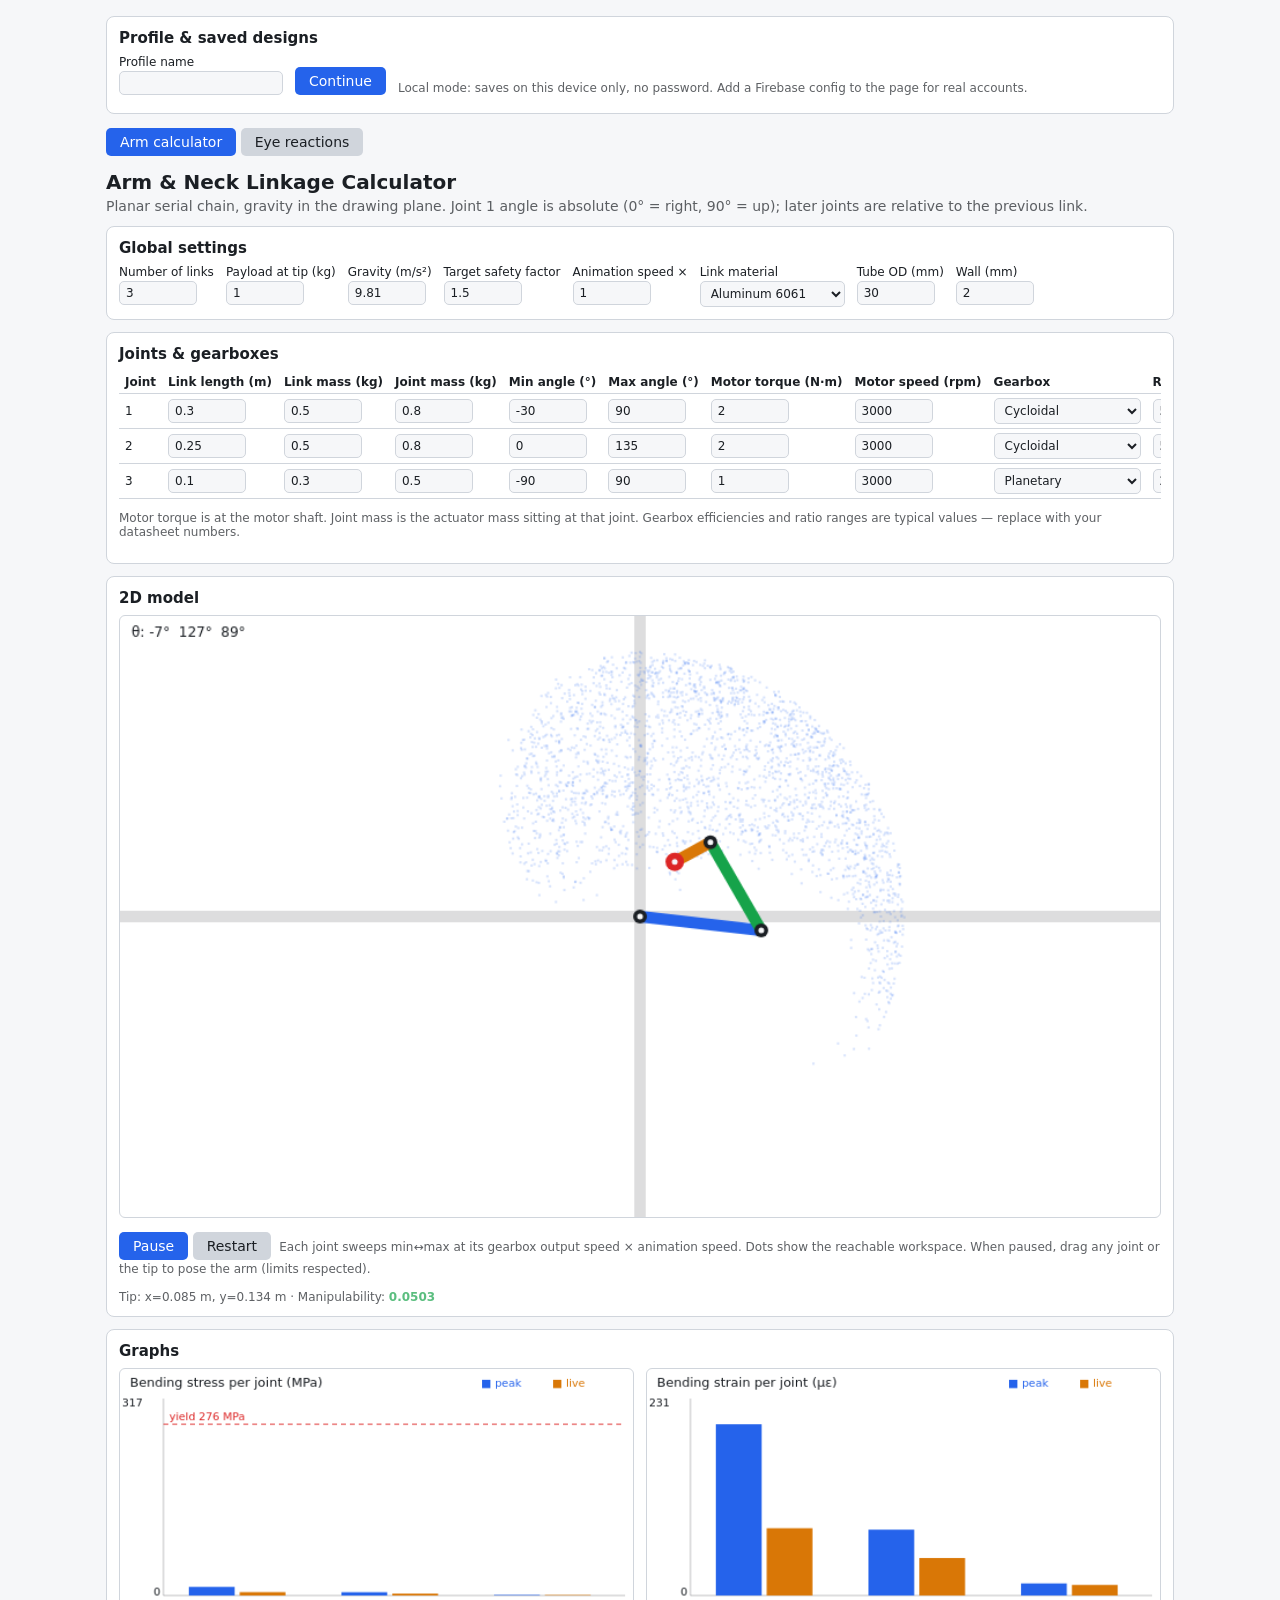
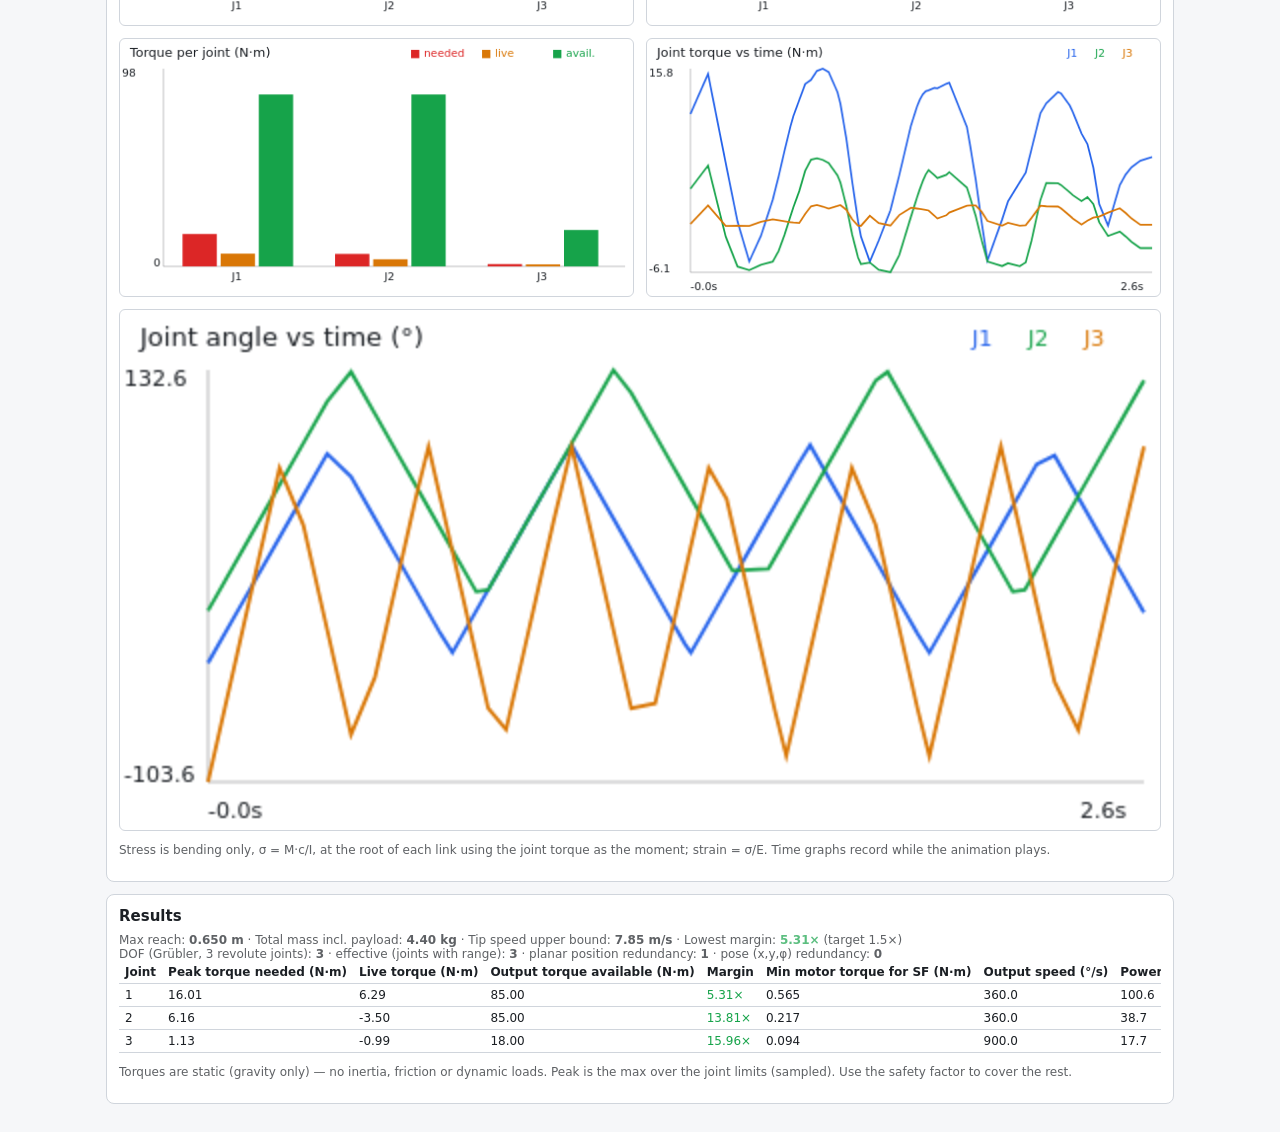
==== commit af313229: "Add files via upload" ====
--- a/index.html
+++ b/index.html
@@ -14,6 +14,7 @@
 canvas{width:100%;max-width:100%;border:1px solid var(--bd);border-radius:6px;background:var(--card);display:block}
 .gr{flex:1 1 420px;min-width:0}.tb{background:var(--bd);color:var(--fg)}.tb.on{background:var(--ac);color:#fff}textarea{font:inherit;color:var(--fg);background:var(--bg);border:1px solid var(--bd);border-radius:5px;padding:4px 6px}.rc{border:1px solid var(--bd);border-radius:6px;padding:8px;width:220px}.sm{padding:3px 8px;font-size:12px}#tab2 canvas{image-rendering:pixelated}.ok{color:var(--ok)}.warn{color:var(--warn)}.bad{color:var(--bad)}.n{opacity:.7;font-size:12px}
 </style></head><body>
+<div class="card" id="pf"><h2>Profile &amp; saved designs</h2><div id="auth" class="g" style="align-items:end"></div><div id="bar" class="g" style="display:none;align-items:end;margin-top:10px"></div><div id="pm" class="n" style="margin:6px 0"></div><div id="dl" class="w"></div></div>
 <p><button id="b1" class="tb on" onclick="tab(1)">Arm calculator</button> <button id="b2" class="tb" onclick="tab(2)">Eye reactions</button></p>
 <div id="tab1"><h1>Arm &amp; Neck Linkage Calculator</h1>
 <p class="s">Planar serial chain, gravity in the drawing plane. Joint 1 angle is absolute (0° = right, 90° = up); later joints are relative to the previous link.</p>
@@ -73,12 +74,12 @@
  'Worm':{e:r=>Math.max(.3,.75-.006*r),lo:5,hi:100,note:r=>r>20?'Self-locking (holds unpowered)':'May backdrive'},
  'Harmonic':{e:r=>.75,lo:30,hi:160,note:'Near-zero backlash'}};
 const $=id=>document.getElementById(id), cv=$('c'), cx=cv.getContext('2d');
-let man=null,drag=-1,stress=[],avail=[],SEC={I:1,c:1,Y:1,E:1},hist=[],rows=[],play=true,t=0,last=performance.now(),samples=[],peak=[],reach=1,calc=null;
+let pending=null,man=null,drag=-1,stress=[],avail=[],SEC={I:1,c:1,Y:1,E:1},hist=[],rows=[],play=true,t=0,last=performance.now(),samples=[],peak=[],reach=1,calc=null;
 const D=[[.3,.5,.8,-30,90,2,3000,'Cycloidal',50],[.25,.5,.8,0,135,2,3000,'Cycloidal',50],[.1,.3,.5,-90,90,1,3000,'Planetary',20]];
 const F=['L','m','jm','mn','mx','T','rpm','gb','r'];
 function read(){return[...document.querySelectorAll('#in tr[data-i]')].map(tr=>{const o={};F.forEach(f=>{const e=tr.querySelector('.'+f);o[f]=f=='gb'?e.value:+e.value||0});return o})}
 function build(){
- const n=Math.max(1,Math.min(6,+$('N').value||1)),old=rows.length?read():[];
+ const n=Math.max(1,Math.min(6,+$('N').value||1)),old=pending||(rows.length?read():[]);pending=null;
  let h='<tr><th>Joint</th><th>Link length (m)</th><th>Link mass (kg)</th><th>Joint mass (kg)</th><th>Min angle (°)</th><th>Max angle (°)</th><th>Motor torque (N·m)</th><th>Motor speed (rpm)</th><th>Gearbox</th><th>Ratio</th></tr>';
  for(let i=0;i<n;i++){const d=old[i]||(D[i]?Object.fromEntries(F.map((f,k)=>[f,D[i][k]])):{L:.2,m:.3,jm:.4,mn:-90,mx:90,T:1,rpm:3000,gb:'Planetary',r:20});
   h+=`<tr data-i="${i}"><td>${i+1}</td>`+['L','m','jm','mn','mx','T','rpm'].map(f=>`<td><input type="number" class="${f}" step="any" value="${d[f]}"></td>`).join('')+
@@ -243,5 +244,50 @@
 $('rd').onclick=()=>{defaults();store();list();cur=0;render()};
 window.tab=n=>{$('tab1').style.display=n==1?'':'none';$('tab2').style.display=n==2?'':'none';$('b1').className='tb'+(n==1?' on':'');$('b2').className='tb'+(n==2?' on':'')};
 drawEd();list();render();
+window.eyeAPI={get:()=>R,set:v=>{R=v;store();list();cur=0;render()}};
+})();
+</script>
+<script>
+(()=>{
+// To enable real accounts, paste your Firebase web config here, e.g. {apiKey:"...",authDomain:"...",projectId:"...",appId:"..."}
+const CFG=null,local=!CFG;
+let user=null,fb=null,db=null,items=[],lastP='',ready=false;
+const e2=t=>String(t).replace(/[&<>"]/g,c=>({'&':'&amp;','<':'&lt;','>':'&gt;','"':'&quot;'}[c]));
+const msg=t=>{$('pm').textContent=t};
+const SDK='https://www.gstatic.com/firebasejs/10.12.2/firebase-';
+const load=u=>new Promise((ok,no)=>{const s=document.createElement('script');s.src=u;s.onload=ok;s.onerror=no;document.head.appendChild(s)});
+const LK=()=>'designs:'+user.id,dcol=()=>db.collection('users').doc(user.id).collection('designs');
+async function dbList(){if(local)return JSON.parse(localStorage.getItem(LK())||'[]');return(await dcol().orderBy('updated','desc').get()).docs.map(d=>({id:d.id,...d.data()}))}
+async function dbPut(it){if(local){const a=(await dbList()).filter(x=>x.id!=it.id);a.unshift(it);localStorage.setItem(LK(),JSON.stringify(a))}else await dcol().doc(it.id).set(it)}
+async function dbDel(id){if(local)localStorage.setItem(LK(),JSON.stringify((await dbList()).filter(x=>x.id!=id)));else await dcol().doc(id).delete()}
+const cap={linkage:()=>({g:Object.fromEntries(['N','pay','grav','sf','ts','mat','od','wl'].map(k=>[k,$(k).value])),rows:read()}),eyes:()=>eyeAPI.get()};
+const app={linkage:d=>{for(const k in d.g)$(k).value=d.g[k];pending=d.rows;build()},eyes:d=>eyeAPI.set(d)};
+function sug(){const ty=$('st')?$('st').value:'linkage',base=ty=='eyes'?'Eyes version ':'Linkage ';let n=1;while(items.some(i=>i.type==ty&&i.name==base+n))n++;return base+n}
+function ui(){const a=$('auth'),b=$('bar');
+ if(user){a.innerHTML=`<span><b>${e2(user.name)}</b> signed in${local?' (local profile)':''}</span> <button id="so" class="sm">Sign out</button>`;
+  b.style.display='flex';b.innerHTML='<label>Design name<input id="nm"></label><label>Type<select id="st"><option value="linkage">Linkage</option><option value="eyes">Eyes</option></select></label><button id="sn">Save design</button><span class="n">Your working progress also autosaves to this profile.</span>';
+  $('st').value=$('tab2').style.display=='none'?'linkage':'eyes';$('nm').value=sug();$('st').onchange=()=>{$('nm').value=sug()};$('sn').onclick=save;$('so').onclick=signOut}
+ else{b.style.display='none';b.innerHTML='';
+  a.innerHTML=local?'<label>Profile name<input id="pn"></label><button id="si">Continue</button><span class="n">Local mode: saves on this device only, no password. Add a Firebase config to the page for real accounts.</span>':'<label>Email<input id="em" type="email"></label><label>Password<input id="pw" type="password"></label><button id="si">Sign in</button><button id="su" class="sm">Create account</button><button id="gg" class="sm">Google</button>';
+  $('si').onclick=signIn;if($('su')){$('su').onclick=signUp;$('gg').onclick=google}}}
+function signIn(){if(local){const n=$('pn').value.trim();if(!n)return;localStorage.setItem('lastUser',n);setUser({id:n.toLowerCase(),name:n})}else fb.signInWithEmailAndPassword($('em').value,$('pw').value).catch(e=>msg(e.message))}
+const signUp=()=>fb.createUserWithEmailAndPassword($('em').value,$('pw').value).catch(e=>msg(e.message));
+const google=()=>fb.signInWithPopup(new firebase.auth.GoogleAuthProvider()).catch(e=>msg(e.message));
+function signOut(){if(local){localStorage.removeItem('lastUser');setUser(null)}else fb.signOut()}
+async function refresh(first){const all=await dbList();items=all.filter(i=>i.type!='progress');
+ if(first){const p=all.find(i=>i.type=='progress');if(p)try{const d=JSON.parse(p.data);app.linkage(d.l);app.eyes(d.e);lastP=p.data;msg('Restored your saved progress')}catch(e){}}
+ $('dl').innerHTML=items.length?'<table><tr><th>Name</th><th>Type</th><th>Saved</th><th></th></tr>'+items.map(i=>`<tr><td>${e2(i.name)}</td><td>${i.type}</td><td>${new Date(i.updated).toLocaleString()}</td><td><button class="sm" data-a="l" data-id="${i.id}">Load</button> <button class="sm" data-a="d" data-id="${i.id}">Delete</button></td></tr>`).join('')+'</table>':'<p class="n">No saved designs yet.</p>';
+ if($('nm'))$('nm').value=sug()}
+async function setUser(u){user=u;ready=false;lastP='';items=[];msg('');ui();$('dl').innerHTML='';if(!u)return;
+ try{await refresh(true)}catch(e){msg('Could not load profile: '+e.message)}ready=true}
+async function save(){const ty=$('st').value,name=$('nm').value.trim()||sug(),ex=items.find(i=>i.type==ty&&i.name==name);
+ try{await dbPut({id:ex?ex.id:Date.now().toString(36),name,type:ty,data:JSON.stringify(cap[ty]()),updated:Date.now()});await refresh();msg(`Saved “${name}”${ex?' (replaced the earlier version)':''}`)}catch(e){msg('Save failed: '+e.message)}}
+$('dl').onclick=async e=>{const a=e.target.dataset.a,it=items.find(i=>i.id==e.target.dataset.id);if(!a||!it)return;
+ if(a=='l'){app[it.type](JSON.parse(it.data));tab(it.type=='eyes'?2:1);msg(`Loaded “${it.name}”`)}
+ if(a=='d'&&confirm(`Delete “${it.name}”?`)){await dbDel(it.id);await refresh()}};
+setInterval(async()=>{if(!user||!ready)return;try{const s=JSON.stringify({l:cap.linkage(),e:cap.eyes()});if(s==lastP)return;lastP=s;await dbPut({id:'_progress',name:'progress',type:'progress',data:s,updated:Date.now()})}catch(e){}},5000);
+(async()=>{ui();
+ if(!local){try{for(const m of['app','auth','firestore'])await load(SDK+m+'-compat.js');firebase.initializeApp(CFG);fb=firebase.auth();db=firebase.firestore();fb.onAuthStateChanged(u=>setUser(u?{id:u.uid,name:u.displayName||u.email}:null))}catch(e){msg('Could not load Firebase: '+e.message)}}
+ else{const n=localStorage.getItem('lastUser');if(n)setUser({id:n.toLowerCase(),name:n})}})();
 })();
 </script></body></html>
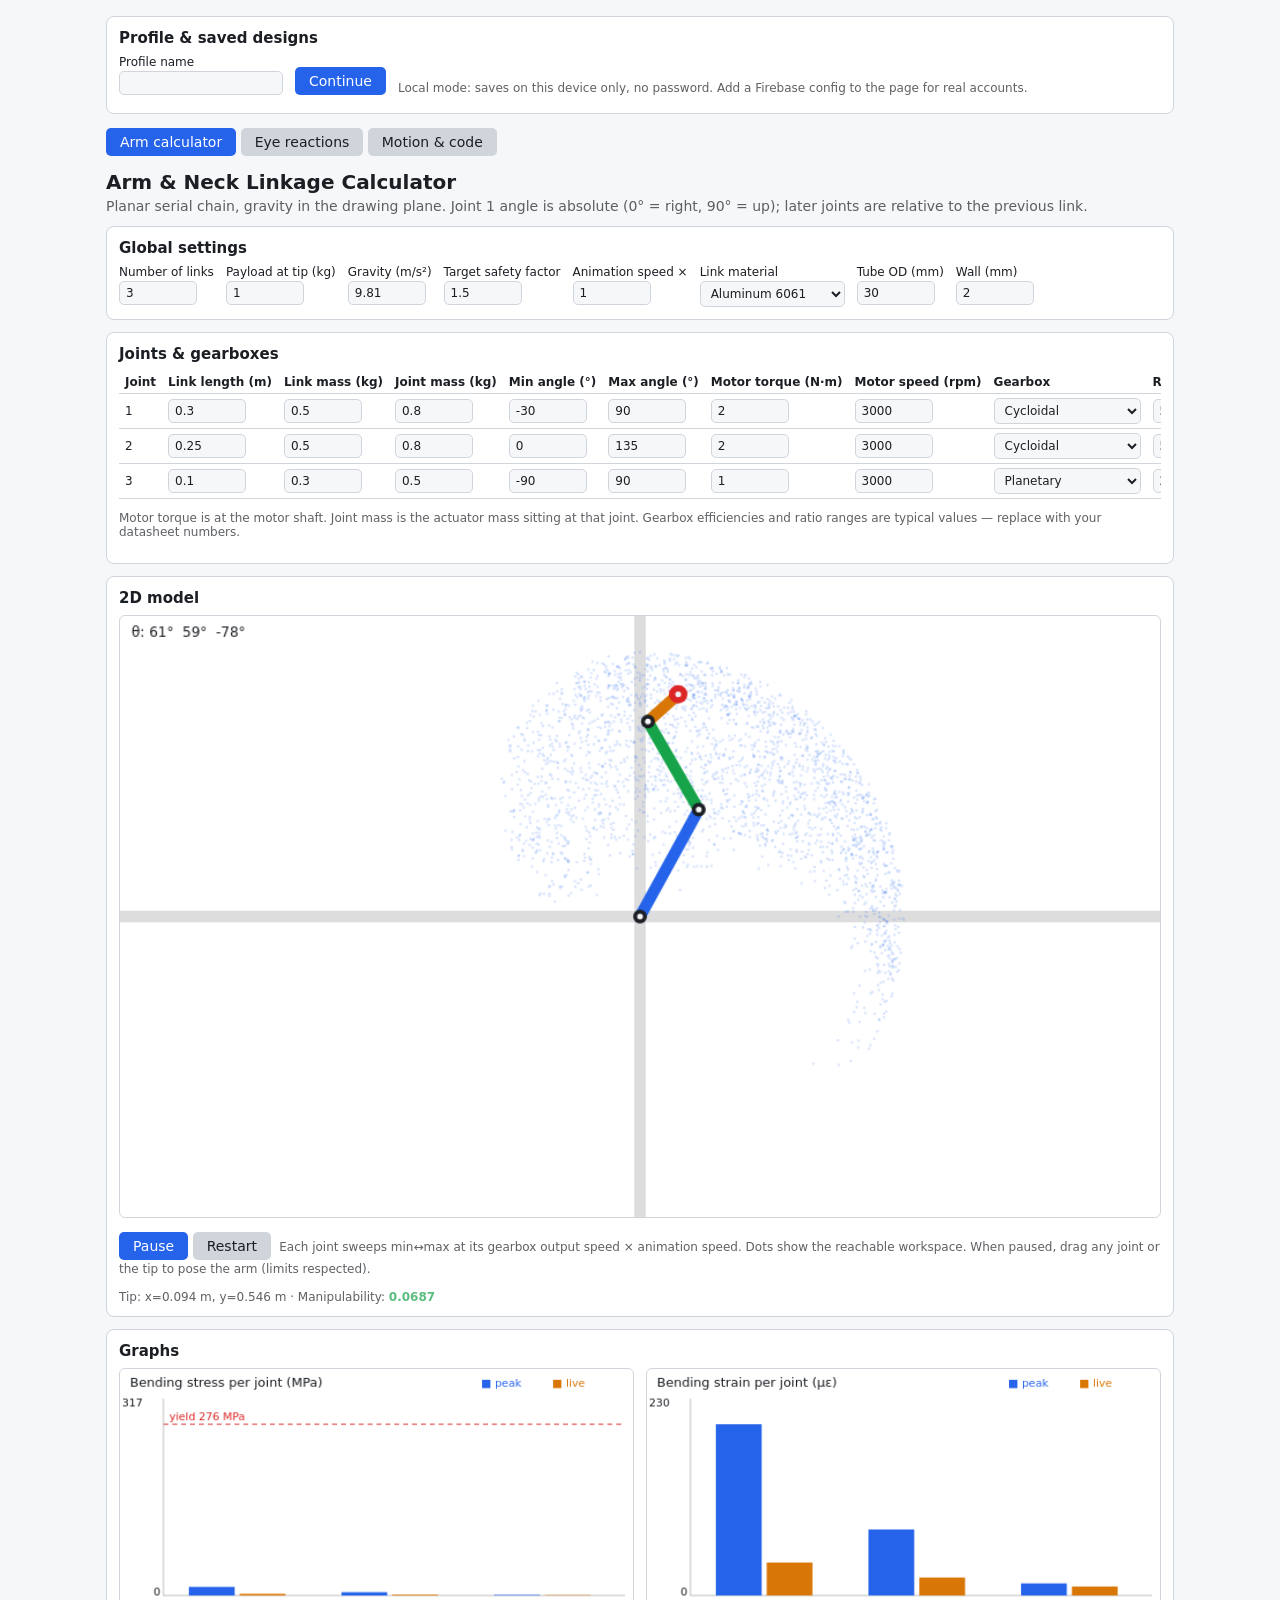
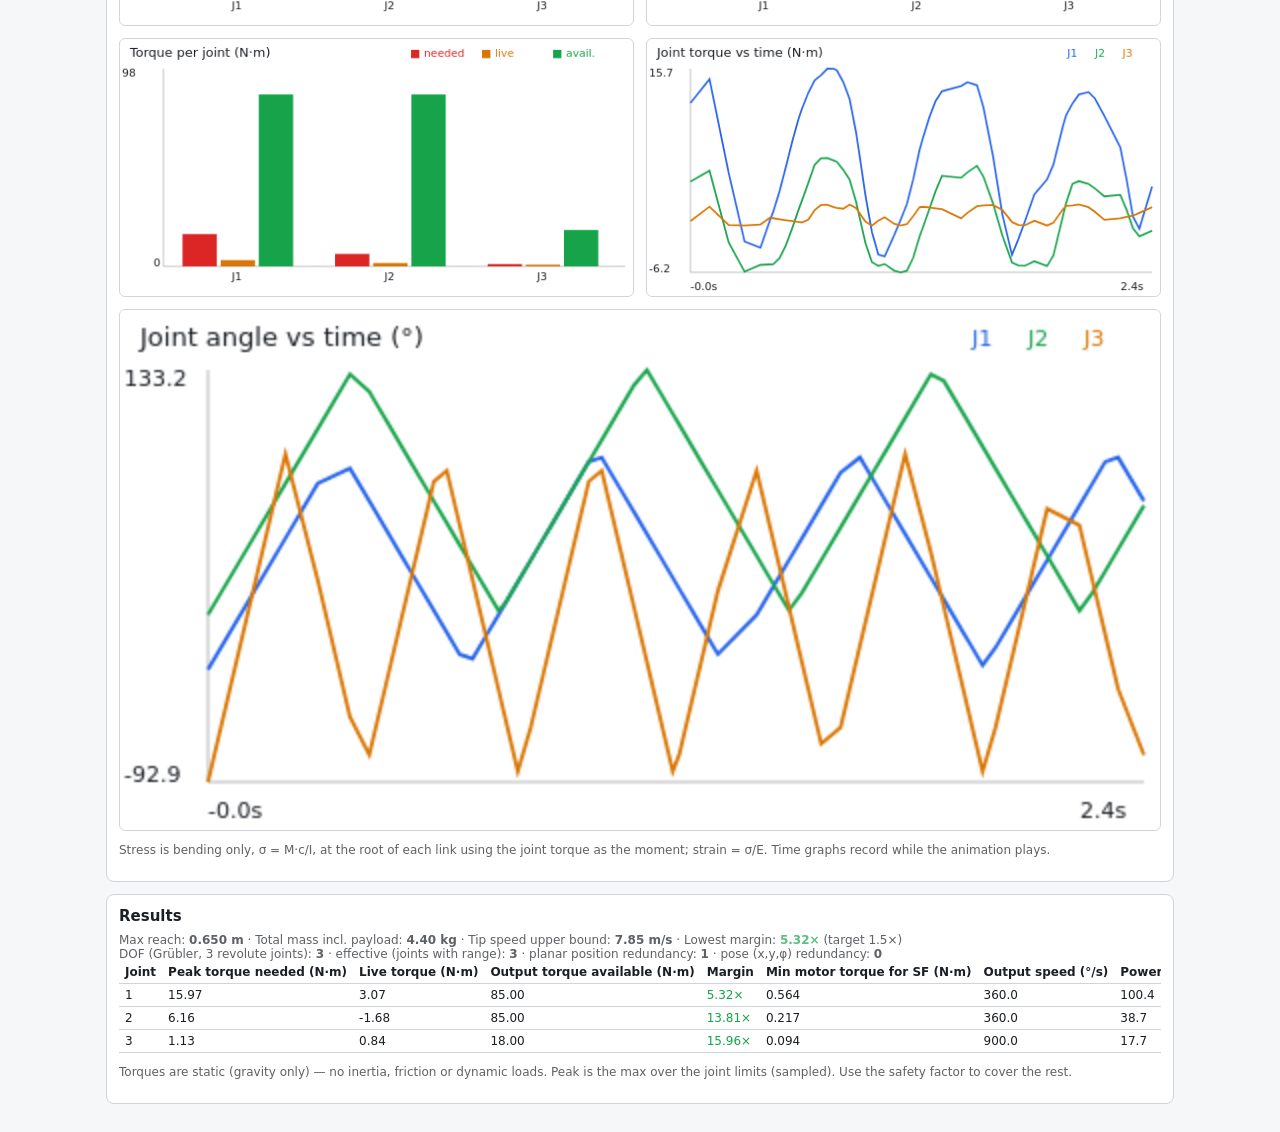
==== commit 64fb0b44: "Add files via upload" ====
--- a/index.html
+++ b/index.html
@@ -15,7 +15,7 @@
 .gr{flex:1 1 420px;min-width:0}.tb{background:var(--bd);color:var(--fg)}.tb.on{background:var(--ac);color:#fff}textarea{font:inherit;color:var(--fg);background:var(--bg);border:1px solid var(--bd);border-radius:5px;padding:4px 6px}.rc{border:1px solid var(--bd);border-radius:6px;padding:8px;width:220px}.sm{padding:3px 8px;font-size:12px}#tab2 canvas{image-rendering:pixelated}.ok{color:var(--ok)}.warn{color:var(--warn)}.bad{color:var(--bad)}.n{opacity:.7;font-size:12px}
 </style></head><body>
 <div class="card" id="pf"><h2>Profile &amp; saved designs</h2><div id="auth" class="g" style="align-items:end"></div><div id="bar" class="g" style="display:none;align-items:end;margin-top:10px"></div><div id="pm" class="n" style="margin:6px 0"></div><div id="dl" class="w"></div></div>
-<p><button id="b1" class="tb on" onclick="tab(1)">Arm calculator</button> <button id="b2" class="tb" onclick="tab(2)">Eye reactions</button></p>
+<p><button id="b1" class="tb on" onclick="tab(1)">Arm calculator</button> <button id="b2" class="tb" onclick="tab(2)">Eye reactions</button> <button id="b3" class="tb" onclick="tab(3)">Motion &amp; code</button></p>
 <div id="tab1"><h1>Arm &amp; Neck Linkage Calculator</h1>
 <p class="s">Planar serial chain, gravity in the drawing plane. Joint 1 angle is absolute (0° = right, 90° = up); later joints are relative to the previous link.</p>
 
@@ -65,6 +65,22 @@
 <div class="card"><h2>Saved reactions</h2><div id="rl" class="g"></div>
 <p><button id="xp" class="sm">Export JSON</button> <button id="im" class="sm">Import JSON</button> <button id="rd" class="sm">Reset to defaults</button></p><textarea id="jo" rows="5" style="width:100%;display:none"></textarea>
 <p class="n">New sentences are matched against your examples (word similarity) plus a small built-in emotion vocabulary for reactions named happy, sad, angry, surprised or scared. More examples make matching better. Saved in this browser.</p></div></div>
+<div id="tab3" style="display:none"><h1>Motion Designer &amp; Code Generator</h1>
+<p class="s">Load your CAD parts, place the motors, pose and name movements, then generate code for your board.</p>
+<div class="card"><h2>1 · CAD parts</h2><input type="file" id="fl" accept=".stl" multiple> <span id="pl" class="n"></span>
+<p class="n">A browser can't open SolidWorks files (.sldprt/.sldasm). In SolidWorks use File → Save As → STL (binary). For an assembly, untick “Save all components of an assembly in a single file” so each part saves as its own STL and keeps its position. Then load one STL per moving part.</p></div>
+<div class="g"><div class="card" style="flex:1 1 460px;min-width:0"><h2>2 · Model</h2><div id="mv" style="height:400px;border:1px solid var(--bd);border-radius:6px;overflow:hidden"></div>
+<p class="n">Drag to orbit, wheel to zoom. Orange dots are motor pivots (the selected one is red). <span id="mm"></span></p></div>
+<div class="card" style="flex:1 1 460px;min-width:0"><h2>3 · Motors</h2><div id="mt"></div><button id="am">+ Add motor</button>
+<p class="n">Pose slider angles are relative to the home pose (0°). Servos treat 0° as their centre.</p></div></div>
+<div class="card"><h2>4 · Movements</h2>
+<div class="g" style="align-items:end"><label>Movement name<input id="mn" placeholder="Head Tilt Left"></label><label>Duration (ms)<input id="md" type="number" value="800" style="width:80px"></label><button id="mr">Record current pose as movement</button><button id="ph" class="sm">Go home</button><button id="pa" class="sm">Play all</button></div>
+<p class="n" style="margin:8px 0 2px">Motors included in this movement (unchecked motors hold their position):</p><div id="mj" class="g"></div><div class="w"><table id="ml" style="margin-top:8px"></table></div></div>
+<div class="card"><h2>5 · Generate code</h2><div class="g" style="align-items:end"><label>Board<select id="bd"><option value="uno">Arduino Uno</option><option value="mega">Arduino Mega 2560</option><option value="esp32">ESP32</option><option value="esp32s3">ESP32-S3</option><option value="pi5">Raspberry Pi 5</option></select></label>
+<label>Language<select id="lg"><option value="cpp">C++ (Arduino)</option><option value="python">Python (Pi 5 / MicroPython)</option><option value="java">Java (Pi 5, Pi4J)</option></select></label>
+<button id="gn">Generate code</button><button id="cp" class="sm">Copy</button><button id="dw" class="sm">Download</button></div>
+<div id="cw" class="n" style="margin:8px 0"></div><textarea id="co" rows="18" style="width:100%;font-family:monospace;font-size:12px" readonly></textarea></div>
+</div>
 <script>
 const GB={
  'Spur':{e:r=>.95,lo:1,hi:10,note:'Backdrivable, some backlash'},
@@ -242,9 +258,397 @@
 $('im').onclick=()=>{const j=$('jo');if(j.style.display=='none'){j.style.display='block';j.value='';j.placeholder='Paste exported JSON here, then press Import again';return}
  try{R=JSON.parse(j.value).map(o=>({name:String(o.name),tone:o.tone||'any',px:String(o.pixels).padEnd(W*H,'0').slice(0,W*H),ex:o.examples||[]}));store();list();cur=0;render()}catch(e){j.value='Could not read JSON: '+e.message}};
 $('rd').onclick=()=>{defaults();store();list();cur=0;render()};
-window.tab=n=>{$('tab1').style.display=n==1?'':'none';$('tab2').style.display=n==2?'':'none';$('b1').className='tb'+(n==1?' on':'');$('b2').className='tb'+(n==2?' on':'')};
+window.tab=n=>{[1,2,3].forEach(k=>{$('tab'+k).style.display=k==n?'':'none';$('b'+k).className='tb'+(k==n?' on':'')})};
 drawEd();list();render();
 window.eyeAPI={get:()=>R,set:v=>{R=v;store();list();cur=0;render()}};
+})();
+</script>
+<script>
+(()=>{
+const AX={X:[1,0,0],Y:[0,1,0],Z:[0,0,1]};
+const TYPES={servo180:{n:'Servo 180°',r:180},servo270:{n:'Servo 270°',r:270},nema17:{n:'NEMA 17 stepper (STEP/DIR driver)'},dc:{n:'DC motor (H-bridge)'}};
+const PINS={servo180:['signal'],servo270:['signal'],nema17:['step','dir','en'],dc:['pwm','in1','in2']};
+const BN={uno:'Arduino Uno',mega:'Arduino Mega 2560',esp32:'ESP32',esp32s3:'ESP32-S3',pi5:'Raspberry Pi 5'};
+let parts=[],M=[],MV=[],ang=[],sel=0,pick=false,ready3=null,sc,cam,ren,root,grp=[],orb={th:.8,ph:1.1,d:300,c:[0,0,0],size:100};
+const esc=t=>String(t).replace(/[&<>"]/g,c=>({'&':'&amp;','<':'&lt;','>':'&gt;','"':'&quot;'}[c]));
+const need3=()=>window.THREE?Promise.resolve():new Promise(ok=>{const s=document.createElement('script');s.src='https://cdnjs.cloudflare.com/ajax/libs/three.js/r128/three.min.js';s.onload=ok;document.head.appendChild(s)});
+function parseSTL(buf){const dv=new DataView(buf),n=dv.getUint32(80,true);
+ if(84+n*50===buf.byteLength){const p=new Float32Array(n*9);for(let i=0;i<n;i++)for(let k=0;k<9;k++)p[i*9+k]=dv.getFloat32(84+i*50+12+((k/3)|0)*12+(k%3)*4,true);return p}
+ const m=[...new TextDecoder().decode(buf).matchAll(/vertex\s+(\S+)\s+(\S+)\s+(\S+)/g)],p=new Float32Array(m.length*3);m.forEach((a,i)=>{p[i*3]=+a[1];p[i*3+1]=+a[2];p[i*3+2]=+a[3]});return p}
+const init3d=()=>ready3||(ready3=need3().then(()=>{
+ const el=$('mv'),w=el.clientWidth||600;sc=new THREE.Scene();sc.background=new THREE.Color(0x14181e);cam=new THREE.PerspectiveCamera(45,w/400,.1,1e6);
+ ren=new THREE.WebGLRenderer({antialias:true});ren.setSize(w,400);el.appendChild(ren.domElement);
+ sc.add(new THREE.AmbientLight(0xffffff,.55));const dl=new THREE.DirectionalLight(0xffffff,.9);dl.position.set(1,2,1.5);sc.add(dl);root=new THREE.Group();sc.add(root);
+ const cv=ren.domElement;let dn=null;
+ cv.onpointerdown=e=>{dn={x:e.clientX,y:e.clientY,m:0};cv.setPointerCapture(e.pointerId)};
+ cv.onpointermove=e=>{if(!dn)return;const dx=e.clientX-dn.x,dy=e.clientY-dn.y;dn.m+=Math.abs(dx)+Math.abs(dy);dn.x=e.clientX;dn.y=e.clientY;orb.th-=dx*.008;orb.ph=Math.max(.05,Math.min(3.09,orb.ph-dy*.008))};
+ cv.onpointerup=e=>{if(dn&&dn.m<5&&pick)place(e);dn=null};cv.onpointercancel=()=>{dn=null};
+ cv.onwheel=e=>{e.preventDefault();orb.d*=e.deltaY>0?1.1:.9};
+ (function loop(){requestAnimationFrame(loop);if($('tab3').style.display=='none')return;const[x,y,z]=orb.c,d=orb.d;
+  cam.position.set(x+d*Math.sin(orb.ph)*Math.sin(orb.th),y+d*Math.cos(orb.ph),z+d*Math.sin(orb.ph)*Math.cos(orb.th));cam.lookAt(x,y,z);ren.render(sc,cam)})();
+ rebuild()}));
+function place(e){const r=ren.domElement.getBoundingClientRect(),rc=new THREE.Raycaster();
+ rc.setFromCamera(new THREE.Vector2((e.clientX-r.left)/r.width*2-1,-((e.clientY-r.top)/r.height)*2+1),cam);
+ const h=rc.intersectObjects(root.children,true).find(x=>!x.object.userData.mk);if(!h)return;
+ const p=h.object.worldToLocal(h.point.clone());M[sel].pivot=[p.x,p.y,p.z].map(v=>+v.toFixed(2));pick=false;ren.domElement.style.cursor='';$('mm').textContent='';rebuild();mui()}
+function rebuild(){if(!root)return;while(root.children.length)root.remove(root.children[0]);grp=M.map(()=>new THREE.Group());
+ const cols=[0x7aa2d6,0x8fbf8f,0xd6a77a,0xb28fd6,0xd67a7a,0x7ad6c9];parts.forEach(p=>{p.used=false});
+ M.forEach((m,i)=>{const par=m.parent>=0&&m.parent<i?m.parent:-1,pp=par>=0?M[par].pivot:[0,0,0];
+  grp[i].position.set(m.pivot[0]-pp[0],m.pivot[1]-pp[1],m.pivot[2]-pp[2]);(par>=0?grp[par]:root).add(grp[i]);
+  const p=parts.find(x=>x.name==m.part);
+  if(p){p.used=true;const me=new THREE.Mesh(p.geo,new THREE.MeshPhongMaterial({color:cols[i%6],side:THREE.DoubleSide}));me.position.set(-m.pivot[0],-m.pivot[1],-m.pivot[2]);grp[i].add(me)}
+  const mk=new THREE.Mesh(new THREE.SphereGeometry(orb.size*.025,12,8),new THREE.MeshBasicMaterial({color:i==sel?0xff3030:0xffb020,depthTest:false}));mk.renderOrder=9;mk.userData.mk=1;grp[i].add(mk)});
+ parts.filter(p=>!p.used).forEach(p=>root.add(new THREE.Mesh(p.geo,new THREE.MeshPhongMaterial({color:0x9aa3ad,side:THREE.DoubleSide}))));pose()}
+function pose(){M.forEach((m,i)=>{if(grp[i])grp[i].quaternion.setFromAxisAngle(new THREE.Vector3(...AX[m.axis]),(ang[i]||0)*Math.PI/180)})}
+function fit(){if(!parts.length)return;const b=new THREE.Box3(),c=new THREE.Vector3(),s=new THREE.Vector3();parts.forEach(p=>b.union(p.geo.boundingBox));b.getCenter(c);b.getSize(s);orb.c=[c.x,c.y,c.z];orb.size=s.length();orb.d=orb.size*1.6;rebuild()}
+$('fl').onchange=async e=>{await need3();
+ for(const f of e.target.files){const p=parseSTL(await f.arrayBuffer()),g=new THREE.BufferGeometry();g.setAttribute('position',new THREE.BufferAttribute(p,3));g.computeVertexNormals();g.computeBoundingBox();parts=parts.filter(x=>x.name!=f.name);parts.push({name:f.name,geo:g,tris:p.length/9})}
+ $('pl').textContent=parts.map(p=>`${p.name} (${p.tris} triangles)`).join(', ');await init3d();fit();mui()};
+const inp=(i,f,l,v,t,w)=>`<label>${l}<input data-i="${i}" data-f="${f}" type="${t||'text'}" ${t=='number'?'step="any"':''} value="${esc(v==null?'':v)}" style="width:${w||78}px"></label>`;
+const sl=(i,f,l,o,v,fm)=>`<label>${l}<select data-i="${i}" data-f="${f}">${o.map(k=>`<option value="${k}"${k==v?' selected':''}>${esc(fm?fm(k):k)}</option>`).join('')}</select></label>`;
+function mui(){$('mt').innerHTML=M.length?M.map((m,i)=>{const t=m.type;
+ return `<div data-card="${i}" style="border:1px solid ${i==sel?'var(--ac)':'var(--bd)'};border-radius:6px;padding:8px;margin-bottom:8px"><div class="g">`
+ +inp(i,'name','Name',m.name,'text',100)+sl(i,'type','Motor',Object.keys(TYPES),t,k=>TYPES[k].n)
+ +sl(i,'part','Moves part',['',...parts.map(p=>p.name)],m.part,k=>k||'— none —')
+ +sl(i,'parent','Mounted on',[-1,...M.map((_,j)=>j).filter(j=>j<i)],m.parent,k=>k<0?'ground':M[k].name)
+ +sl(i,'axis','Axis',['X','Y','Z'],m.axis)
+ +inp(i,'px','Pivot X',m.pivot[0],'number',62)+inp(i,'py','Y',m.pivot[1],'number',62)+inp(i,'pz','Z',m.pivot[2],'number',62)
+ +`<button class="sm" data-a="pick" data-i="${i}">Pick pivot on model</button>`
+ +inp(i,'min','Min °',m.min,'number',60)+inp(i,'max','Max °',m.max,'number',60)
+ +(t=='nema17'?sl(i,'micro','Microstep',[1,2,4,8,16,32],m.micro)+inp(i,'gear','Gear ratio',m.gear,'number',60):'')
+ +(t=='dc'?inp(i,'dps','°/s at full speed',m.dps,'number',70):'')
+ +PINS[t].map(k=>inp(i,'pin_'+k,k+' pin'+(k=='en'?' (optional)':''),m.pins[k],'text',70)).join('')
+ +`<button class="sm" data-a="del" data-i="${i}" style="background:var(--bad)">Remove</button></div>`
+ +`<label class="n" style="display:block;margin-top:6px">Pose: <span id="av${i}">${(ang[i]||0).toFixed(0)}°</span><input data-i="${i}" data-f="ang" type="range" min="${m.min}" max="${m.max}" step="1" value="${ang[i]||0}" style="width:100%"></label></div>`}).join(''):'<p class="n">No motors yet. Add one, assign a part, and place its pivot.</p>';
+ mvl()}
+$('mt').onclick=e=>{const t=e.target,i=+t.dataset.i,a=t.dataset.a,c=t.closest('[data-card]');
+ if(c&&+c.dataset.card!=sel){sel=+c.dataset.card;[...$('mt').children].forEach((d,k)=>{if(d.dataset.card!=null)d.style.borderColor=+d.dataset.card==sel?'var(--ac)':'var(--bd)'});rebuild()}
+ if(a=='pick'){pick=true;if(ren)ren.domElement.style.cursor='crosshair';$('mm').textContent='Click the model to place the pivot for "'+M[i].name+'".'}
+ if(a=='del'){M.splice(i,1);ang.splice(i,1);M.forEach(m=>{if(m.parent==i)m.parent=-1;else if(m.parent>i)m.parent--});MV.forEach(v=>v.t.splice(i,1));sel=Math.min(sel,Math.max(0,M.length-1));mui();rebuild()}};
+$('mt').oninput=$('mt').onchange=e=>{const t=e.target,i=+t.dataset.i,f=t.dataset.f;if(!f)return;const m=M[i],v=t.value;
+ if(f=='ang'){ang[i]=+v;pose();$('av'+i).textContent=(+v).toFixed(0)+'°';return}
+ if(f=='px'||f=='py'||f=='pz'){m.pivot['xyz'.indexOf(f[1])]=+v||0;rebuild();return}
+ if(f.startsWith('pin_')){m.pins[f.slice(4)]=v;return}
+ m[f]=['min','max','micro','gear','dps','parent'].includes(f)?+v:v;
+ if(f=='type'){const r=TYPES[v].r;m.min=r?-r/2:-180;m.max=r?r/2:180;ang[i]=0;mui();rebuild();return}
+ if(f=='min'||f=='max'){const s=document.querySelector(`[data-f="ang"][data-i="${i}"]`);s.min=m.min;s.max=m.max}
+ if(f=='part'||f=='parent'||f=='axis')rebuild();
+ if(f=='name')mvl()};
+$('am').onclick=()=>{M.push({name:'Motor '+(M.length+1),type:'servo180',part:'',parent:-1,axis:'Y',pivot:[0,0,0],min:-90,max:90,pins:{},micro:16,gear:1,dps:90});ang.push(0);MV.forEach(v=>v.t.push(null));sel=M.length-1;mui();rebuild()};
+function syncSl(){M.forEach((m,i)=>{const s=document.querySelector(`[data-f="ang"][data-i="${i}"]`);if(s){s.value=ang[i]||0;$('av'+i).textContent=(ang[i]||0).toFixed(0)+'°'}})}
+function anim(to,ms){const from=M.map((m,i)=>ang[i]||0),t0=performance.now(),tg=M.map((m,i)=>to[i]==null?from[i]:Math.max(m.min,Math.min(m.max,to[i])));
+ return new Promise(ok=>{(function s(){const f=ms>0?Math.min(1,(performance.now()-t0)/ms):1,e=f<.5?2*f*f:1-Math.pow(-2*f+2,2)/2;ang=from.map((a,i)=>a+(tg[i]-a)*e);pose();syncSl();f<1?requestAnimationFrame(s):ok()})()})}
+function mvl(){$('mj').innerHTML=M.map((m,i)=>`<label style="flex-direction:row;align-items:center;gap:4px"><input type="checkbox" data-inc="${i}" ${m.inc===false?'':'checked'}>${esc(m.name)}</label>`).join('');
+ $('ml').innerHTML=MV.length?'<tr><th>Name</th><th>Targets</th><th>ms</th><th></th></tr>'+MV.map((v,j)=>`<tr><td>${esc(v.name)}</td><td>${M.map((m,i)=>v.t[i]==null?'':esc(m.name)+' '+v.t[i]+'°').filter(Boolean).join(', ')}</td><td>${v.ms}</td><td><button class="sm" data-a="play" data-j="${j}">Play</button> <button class="sm" data-a="pose" data-j="${j}">Show pose</button> <button class="sm" data-a="del" data-j="${j}">Delete</button></td></tr>`).join(''):'<tr><td class="n">No movements recorded yet.</td></tr>'}
+$('mj').onchange=e=>{const i=e.target.dataset.inc;if(i!=null)M[i].inc=e.target.checked};
+$('mr').onclick=()=>{const name=$('mn').value.trim();if(!name){$('mn').focus();return}
+ const o={name,ms:+$('md').value||800,t:M.map((m,i)=>m.inc===false?null:+(ang[i]||0).toFixed(1))},k=MV.findIndex(v=>v.name.toLowerCase()==name.toLowerCase());if(k>=0)MV[k]=o;else MV.push(o);mvl()};
+$('ml').onclick=e=>{const j=+e.target.dataset.j,a=e.target.dataset.a;if(!a)return;
+ if(a=='play')anim(MV[j].t,MV[j].ms);
+ if(a=='pose'){ang=M.map((m,i)=>MV[j].t[i]==null?(ang[i]||0):MV[j].t[i]);pose();syncSl()}
+ if(a=='del'){MV.splice(j,1);mvl()}};
+$('pa').onclick=async()=>{for(const v of MV)await anim(v.t,v.ms)};
+$('ph').onclick=()=>anim(M.map(()=>0),600);
+// ---------- code generation ----------
+const P=m=>{const p=m.pins,g=k=>(p[k]||'').trim();return m.type=='nema17'?[g('step'),g('dir'),g('en')]:m.type=='dc'?[g('pwm'),g('in1'),g('in2')]:[g('signal'),'',''] };
+const KV=m=>m.type=='nema17'?+(200*m.micro*m.gear/360).toFixed(4):m.type=='dc'?m.dps:TYPES[m.type].r;
+const lim=m=>{const r=TYPES[m.type].r,h=r?r/2:1e9;return[Math.max(m.min,-h),Math.min(m.max,h)]};
+const snake=s=>{const r=s.replace(/[^A-Za-z0-9]+/g,' ').trim().split(' ').filter(Boolean).join('_').toLowerCase()||'move';return /^\d/.test(r)?'m_'+r:r};
+const ids=()=>{const u={};return MV.map(v=>{const b=snake(v.name);let k=b,n=1;while(u[k])k=b+'_'+(++n);u[k]=1;return 'do_'+k})};
+const nm=s=>s.replace(/["\\]/g,'');
+const pn=(s,none)=>s===''?none:(isNaN(+s)?s:+s);
+const T3={servo180:'servo',servo270:'servo',nema17:'stepper',dc:'dc'};
+function cpp(bd){const esp=bd.startsWith('esp'),f=a=>a.join(', '),I=ids(),pins=M.map(P),col=j=>f(pins.map(p=>pn(p[j],-1)));
+ const mvf=MV.map((v,j)=>`void ${I[j]}() { const float t[N] = {${f(M.map((m,i)=>v.t[i]==null?'NAN':v.t[i]))}}; moveTo(t, ${v.ms}); }  // ${nm(v.name)}`).join('\n');
+ const run=MV.length?MV.map((v,j)=>`if (s.equalsIgnoreCase("${nm(v.name)}")) ${I[j]}();`).join('\n  else ')+'\n  else Serial.println("Unknown movement");':'Serial.println("No movements defined");';
+ return `// Generated by SCRAPP-E Motion Designer | board: ${BN[bd]}
+// Open the Serial Monitor (115200 baud, newline) and type a movement name to run it.
+#include <Arduino.h>
+#include <${esp?'ESP32Servo':'Servo'}.h>${esp?'   // Library Manager: "ESP32Servo". DC PWM uses analogWrite (arduino-esp32 core 3.x)':''}
+
+const int N = ${M.length};
+// TYPE: 0 = hobby servo, 1 = NEMA 17 (STEP/DIR driver), 2 = DC motor (H-bridge)
+const uint8_t TYPE[N] = {${f(M.map(m=>({servo180:0,servo270:0,nema17:1,dc:2}[m.type])))}};
+const int P1[N] = {${col(0)}};  // servo: signal | stepper: STEP | DC: PWM
+const int P2[N] = {${col(1)}};  // stepper: DIR | DC: IN1
+const int P3[N] = {${col(2)}};  // stepper: EN (-1 = unused, active LOW) | DC: IN2
+const float K[N] = {${f(M.map(KV))}};  // servo: range (deg) | stepper: steps per degree | DC: deg/s at full speed
+const float LO[N] = {${f(M.map(m=>lim(m)[0]))}};
+const float HI[N] = {${f(M.map(m=>lim(m)[1]))}};  // joint limits (deg), 0 = home pose
+float pos[N];
+long stepsDone[N];
+Servo sv[N];
+
+int servoUs(int i, float a) { return 500 + (int)(2000.0f * (a + K[i] / 2) / K[i]); }
+
+void setupMotors() {
+  for (int i = 0; i < N; i++) {
+    pos[i] = 0; stepsDone[i] = 0;
+    if (TYPE[i] == 0) { sv[i].attach(P1[i], 500, 2500); sv[i].writeMicroseconds(servoUs(i, 0)); }
+    else if (TYPE[i] == 1) {
+      pinMode(P1[i], OUTPUT); pinMode(P2[i], OUTPUT);
+      if (P3[i] >= 0) { pinMode(P3[i], OUTPUT); digitalWrite(P3[i], LOW); }
+    } else { pinMode(P1[i], OUTPUT); pinMode(P2[i], OUTPUT); pinMode(P3[i], OUTPUT); }
+  }
+}
+
+// Move every motor to its target angle (NAN = hold) over ms milliseconds.
+void moveTo(const float* tgt, unsigned long ms) {
+  float s[N], g[N];
+  for (int i = 0; i < N; i++) { s[i] = pos[i]; g[i] = isnan(tgt[i]) ? pos[i] : constrain(tgt[i], LO[i], HI[i]); }
+  unsigned long t0 = millis(), last = t0;
+  while (true) {
+    unsigned long now = millis();
+    float f = ms ? min(1.0f, (float)(now - t0) / ms) : 1.0f, dt = (now - last) / 1000.0f;
+    last = now;
+    for (int i = 0; i < N; i++) {
+      float want = s[i] + (g[i] - s[i]) * f;
+      if (TYPE[i] == 0) { sv[i].writeMicroseconds(servoUs(i, want)); pos[i] = want; }
+      else if (TYPE[i] == 1) {
+        long need = lroundf(want * K[i]);
+        while (stepsDone[i] != need) {
+          bool up = need > stepsDone[i];
+          digitalWrite(P2[i], up); digitalWrite(P1[i], HIGH); delayMicroseconds(400);
+          digitalWrite(P1[i], LOW); delayMicroseconds(400); stepsDone[i] += up ? 1 : -1;
+        }
+        pos[i] = want;
+      } else {  // DC motor: no feedback, angle is estimated from run time
+        float e = want - pos[i];
+        if (fabsf(e) > 1.0f) { digitalWrite(P2[i], e > 0); digitalWrite(P3[i], e < 0); analogWrite(P1[i], 255); pos[i] += (e > 0 ? 1 : -1) * K[i] * dt; }
+        else { analogWrite(P1[i], 0); digitalWrite(P2[i], LOW); digitalWrite(P3[i], LOW); }
+      }
+    }
+    if (f >= 1.0f) break;
+    delay(5);
+  }
+  for (int i = 0; i < N; i++) { if (TYPE[i] == 2) analogWrite(P1[i], 0); pos[i] = g[i]; }
+}
+
+${mvf}
+
+void runByName(String s) {
+  s.trim();
+  ${run}
+}
+
+void setup() { Serial.begin(115200); setupMotors(); Serial.println("Ready. Type a movement name."); }
+void loop() { if (Serial.available()) runByName(Serial.readStringUntil('\\n')); }
+`}
+function py(bd){const pi=bd=='pi5',I=ids(),pins=M.map(P);
+ const mot=M.map((m,i)=>`    dict(name="${nm(m.name)}", type="${T3[m.type]}", pins=(${pins[i].map(p=>pn(p,'None')).join(', ')}), k=${KV(m)}, lo=${lim(m)[0]}, hi=${lim(m)[1]}),`).join('\n');
+ const hw=pi?`from gpiozero import Servo, OutputDevice, PWMOutputDevice
+import time
+
+def now_ms(): return time.monotonic() * 1000
+def sleep_ms(x): time.sleep(x / 1000)
+
+hw = []
+for m in MOTORS:
+    p = m["pins"]
+    if m["type"] == "servo":
+        hw.append(Servo(p[0], min_pulse_width=0.0005, max_pulse_width=0.0025, initial_value=0))
+    elif m["type"] == "stepper":
+        hw.append((OutputDevice(p[0]), OutputDevice(p[1]), OutputDevice(p[2], initial_value=False) if p[2] is not None else None))
+    else:
+        hw.append((PWMOutputDevice(p[0]), OutputDevice(p[1]), OutputDevice(p[2])))
+
+def servo_set(i, a): hw[i].value = max(-1, min(1, a / (MOTORS[i]["k"] / 2)))
+def stepper_step(i, up):
+    st, d, en = hw[i]
+    d.value = up; st.on(); time.sleep(0.0004); st.off(); time.sleep(0.0004)
+def dc_set(i, d, sp):
+    pw, a, b = hw[i]
+    a.value = d > 0; b.value = d < 0; pw.value = sp`:`from machine import Pin, PWM
+import time
+
+def now_ms(): return time.ticks_ms()
+def sleep_ms(x): time.sleep_ms(int(x))
+
+hw = []
+for m in MOTORS:
+    p = m["pins"]
+    if m["type"] == "servo":
+        hw.append(PWM(Pin(p[0]), freq=50))
+    elif m["type"] == "stepper":
+        hw.append((Pin(p[0], Pin.OUT), Pin(p[1], Pin.OUT), Pin(p[2], Pin.OUT, value=0) if p[2] is not None else None))
+    else:
+        hw.append((PWM(Pin(p[0]), freq=1000), Pin(p[1], Pin.OUT), Pin(p[2], Pin.OUT)))
+
+def servo_set(i, a): hw[i].duty_ns(int((1500 + 1000 * a / (MOTORS[i]["k"] / 2)) * 1000))
+def stepper_step(i, up):
+    st, d, en = hw[i]
+    d.value(1 if up else 0); st.value(1); time.sleep_us(400); st.value(0); time.sleep_us(400)
+def dc_set(i, d, sp):
+    pw, a, b = hw[i]
+    a.value(1 if d > 0 else 0); b.value(1 if d < 0 else 0); pw.duty_u16(int(sp * 65535))`;
+ const mvf=MV.map((v,j)=>`def ${I[j]}(): move_to([${M.map((m,i)=>v.t[i]==null?'None':v.t[i]).join(', ')}], ${v.ms})  # ${nm(v.name)}`).join('\n');
+ return `# Generated by SCRAPP-E Motion Designer | board: ${BN[bd]} (${pi?'gpiozero, BCM pin numbers':'MicroPython'})
+# Run it, then type a movement name at the prompt.
+N = ${M.length}
+# type: servo | stepper (STEP, DIR, EN) | dc (PWM, IN1, IN2). k: servo range deg | stepper steps/deg | dc deg/s at full speed
+MOTORS = [
+${mot}
+]
+
+${hw}
+
+pos = [0.0] * N
+steps = [0] * N
+
+def move_to(tgt, ms):
+    """Move all motors to target angles (None = hold) over ms milliseconds."""
+    s = pos[:]
+    g = [p if t is None else max(m["lo"], min(m["hi"], t)) for p, t, m in zip(pos, tgt, MOTORS)]
+    t0 = now_ms(); last = t0
+    while True:
+        n = now_ms(); f = min(1.0, (n - t0) / ms) if ms else 1.0; dt = (n - last) / 1000; last = n
+        for i, m in enumerate(MOTORS):
+            want = s[i] + (g[i] - s[i]) * f
+            if m["type"] == "servo":
+                servo_set(i, want); pos[i] = want
+            elif m["type"] == "stepper":
+                need = round(want * m["k"])
+                while steps[i] != need:
+                    up = need > steps[i]; stepper_step(i, up); steps[i] += 1 if up else -1
+                pos[i] = want
+            else:  # DC motor: no feedback, angle is estimated from run time
+                e = want - pos[i]
+                if abs(e) > 1:
+                    dc_set(i, 1 if e > 0 else -1, 1.0); pos[i] += (1 if e > 0 else -1) * m["k"] * dt
+                else:
+                    dc_set(i, 0, 0)
+        if f >= 1.0: break
+        sleep_ms(5)
+    for i, m in enumerate(MOTORS):
+        if m["type"] == "dc": dc_set(i, 0, 0)
+    pos[:] = g
+
+for i, m in enumerate(MOTORS):
+    if m["type"] == "servo": servo_set(i, 0)
+
+${mvf}
+
+MOVES = {${MV.map((v,j)=>`"${nm(v.name).toLowerCase()}": ${I[j]}`).join(', ')}}
+
+if __name__ == "__main__":
+    print("Movements:", ", ".join([${MV.map(v=>`"${nm(v.name)}"`).join(', ')}]))
+    while True:
+        name = input("movement> ").strip().lower()
+        if name in MOVES: MOVES[name]()
+        elif name: print("Unknown movement")
+`}
+function java(){const I=ids(),pins=M.map(P),f=a=>a.join(', ');
+ const mvf=MV.map((v,j)=>`    static void ${I[j]}() throws InterruptedException { moveTo(new double[]{${M.map((m,i)=>v.t[i]==null?'Double.NaN':v.t[i]).join(', ')}}, ${v.ms}); }  // ${nm(v.name)}`).join('\n');
+ const run=MV.length?MV.map((v,j)=>`if (s.equalsIgnoreCase("${nm(v.name)}")) ${I[j]}();`).join('\n            else ')+'\n            else System.out.println("Unknown movement");':'System.out.println("No movements defined");';
+ return `// Generated by SCRAPP-E Motion Designer | board: Raspberry Pi 5 (Pi4J v2, BCM pin numbers)
+// UNTESTED TEMPLATE: check the Pi4J docs for Raspberry Pi 5 support. Servo and DC PWM pins must be
+// hardware-PWM capable (BCM 12, 13, 18, 19) with the PWM overlay enabled in config.txt.
+import com.pi4j.Pi4J;
+import com.pi4j.context.Context;
+import com.pi4j.io.gpio.digital.DigitalOutput;
+import com.pi4j.io.pwm.Pwm;
+import com.pi4j.io.pwm.PwmType;
+import java.util.Scanner;
+
+public class MotionController {
+    static final int N = ${M.length};
+    static final String[] TYPE = {${f(M.map(m=>`"${T3[m.type]}"`))}};  // servo | stepper | dc
+    static final int[][] PINS = {${pins.map(p=>'{'+p.map(x=>pn(x,-1)).join(', ')+'}').join(', ')}};  // servo: signal | stepper: STEP, DIR, EN | dc: PWM, IN1, IN2
+    static final double[] K = {${f(M.map(KV))}};  // servo: range deg | stepper: steps per deg | dc: deg/s at full speed
+    static final double[] LO = {${f(M.map(m=>lim(m)[0]))}}, HI = {${f(M.map(m=>lim(m)[1]))}};
+    static double[] pos = new double[N];
+    static long[] steps = new long[N];
+    static Context pi4j;
+    static Pwm[] pwm = new Pwm[N];
+    static DigitalOutput[][] io = new DigitalOutput[N][3];
+
+    static Pwm hwPwm(int pin, int hz) {
+        return pi4j.create(Pwm.newConfigBuilder(pi4j).id("pwm" + pin).address(pin).pwmType(PwmType.HARDWARE).frequency(hz).initial(0).shutdown(0).build());
+    }
+    static void out(DigitalOutput o, boolean v) { if (o == null) return; if (v) o.high(); else o.low(); }
+    static void spin(long us) { long end = System.nanoTime() + us * 1000; while (System.nanoTime() < end) { } }
+    static void setServo(int i, double a) { double us = 1500 + 1000 * a / (K[i] / 2); pwm[i].on(us / 200.0, 50); }  // duty % of a 20 ms frame
+
+    static void setup() {
+        pi4j = Pi4J.newAutoContext();
+        for (int i = 0; i < N; i++) {
+            int[] p = PINS[i];
+            if (TYPE[i].equals("servo")) { pwm[i] = hwPwm(p[0], 50); setServo(i, 0); }
+            else if (TYPE[i].equals("stepper")) {
+                io[i][0] = pi4j.dout().create(p[0]); io[i][1] = pi4j.dout().create(p[1]);
+                if (p[2] >= 0) { io[i][2] = pi4j.dout().create(p[2]); io[i][2].low(); }  // EN active LOW
+            } else { pwm[i] = hwPwm(p[0], 1000); io[i][1] = pi4j.dout().create(p[1]); io[i][2] = pi4j.dout().create(p[2]); }
+        }
+    }
+
+    // Move every motor to its target angle (NaN = hold) over ms milliseconds.
+    static void moveTo(double[] tgt, long ms) throws InterruptedException {
+        double[] s = pos.clone(), g = new double[N];
+        for (int i = 0; i < N; i++) g[i] = Double.isNaN(tgt[i]) ? pos[i] : Math.max(LO[i], Math.min(HI[i], tgt[i]));
+        long t0 = System.nanoTime(), last = t0;
+        while (true) {
+            long now = System.nanoTime();
+            double f = ms > 0 ? Math.min(1.0, (now - t0) / 1e6 / ms) : 1.0, dt = (now - last) / 1e9;
+            last = now;
+            for (int i = 0; i < N; i++) {
+                double want = s[i] + (g[i] - s[i]) * f;
+                if (TYPE[i].equals("servo")) { setServo(i, want); pos[i] = want; }
+                else if (TYPE[i].equals("stepper")) {
+                    long need = Math.round(want * K[i]);
+                    while (steps[i] != need) {
+                        boolean up = need > steps[i];
+                        out(io[i][1], up); out(io[i][0], true); spin(400); out(io[i][0], false); spin(400);
+                        steps[i] += up ? 1 : -1;
+                    }
+                    pos[i] = want;
+                } else {  // DC motor: no feedback, angle is estimated from run time
+                    double e = want - pos[i];
+                    if (Math.abs(e) > 1) { out(io[i][1], e > 0); out(io[i][2], e < 0); pwm[i].on(100, 1000); pos[i] += (e > 0 ? 1 : -1) * K[i] * dt; }
+                    else { pwm[i].on(0, 1000); out(io[i][1], false); out(io[i][2], false); }
+                }
+            }
+            if (f >= 1.0) break;
+            Thread.sleep(5);
+        }
+        for (int i = 0; i < N; i++) if (TYPE[i].equals("dc")) pwm[i].on(0, 1000);
+        pos = g;
+    }
+
+${mvf}
+
+    public static void main(String[] args) throws Exception {
+        setup();
+        System.out.println("Type a movement name:");
+        Scanner in = new Scanner(System.in);
+        while (in.hasNextLine()) {
+            String s = in.nextLine().trim();
+            ${run}
+        }
+    }
+}
+`}
+function warn(bd){const w=[],seen={},R={uno:[0,19],mega:[0,69],esp32:[0,39],esp32s3:[0,48],pi5:[2,27]}[bd];
+ M.forEach(m=>PINS[m.type].forEach(k=>{const raw=((m.pins[k]||'')+'').trim();if(!raw){if(k!='en')w.push(`${m.name}: ${k} pin is empty`);return}
+  const n=+raw;if(isNaN(n)){if(!(/^A\d+$/i.test(raw)&&(bd=='uno'||bd=='mega')))w.push(`${m.name}: pin "${raw}" isn't valid for this board`)}
+  else{if(n<R[0]||n>R[1])w.push(`${m.name}: pin ${n} is outside ${BN[bd]}'s range (${R[0]}–${R[1]})`);
+   if(bd=='esp32'&&((n>=6&&n<=11)||n>=34))w.push(`${m.name}: ESP32 GPIO ${n} is reserved for flash or input-only`);
+   if(bd=='esp32s3'&&n>=26&&n<=37)w.push(`${m.name}: ESP32-S3 GPIO ${n} is used by flash/PSRAM on many modules`)}
+  if(seen[raw])w.push(`Pin ${raw} is used by both ${seen[raw]} and ${m.name}`);seen[raw]=m.name}));return w}
+const NOTE={uno:'Servo library for servos. A DC motor PWM pin must support analogWrite (Uno: 3, 5, 6, 9, 10, 11).',mega:'Servo library for servos. A DC motor PWM pin must support analogWrite (Mega: 2–13, 44–46).',esp32:'Install the ESP32Servo library; analogWrite needs arduino-esp32 core 3.x.',esp32s3:'Install the ESP32Servo library; analogWrite needs arduino-esp32 core 3.x.',pi5:'BCM pin numbers. Software timing makes servos and steppers jitter a little; prefer hardware PWM pins (12, 13, 18, 19) for servos.'};
+let ext='ino';
+function gen(){const bd=$('bd').value,lg=$('lg').value;let msg='',code='';
+ if(!M.length)msg='Add at least one motor first.';
+ else if(lg=='cpp'&&bd=='pi5')msg="C++ on the Raspberry Pi 5 isn't generated (it needs libgpiod). Choose Python or Java for the Pi 5.";
+ else if(lg=='python'&&(bd=='uno'||bd=='mega'))msg="Arduino Uno/Mega can't run Python. Choose C++ for them.";
+ else if(lg=='java'&&bd!='pi5')msg='Java is only generated for the Raspberry Pi 5 (Pi4J). Choose C++ for Arduino/ESP32 or Python for ESP32.';
+ else{code=lg=='cpp'?cpp(bd):lg=='python'?py(bd):java();ext=lg=='cpp'?'ino':lg=='python'?'py':'java'}
+ $('cw').innerHTML=(msg?`<div class="bad">${esc(msg)}</div>`:'')+(code?warn(bd).map(x=>`<div class="warn">⚠ ${esc(x)}</div>`).join('')+`<div>${esc(lg=='python'&&bd.startsWith('esp')?'Flash MicroPython onto the board and save this file as main.py.':NOTE[bd])} DC motors have no position feedback, so set “°/s at full speed” by measuring yours; steppers can lose steps if driven too fast.</div>`:'');$('co').value=code}
+$('gn').onclick=gen;
+$('cp').onclick=()=>{$('co').select();navigator.clipboard&&navigator.clipboard.writeText($('co').value)};
+$('dw').onclick=()=>{if(!$('co').value)gen();if(!$('co').value)return;const a=document.createElement('a');a.href=URL.createObjectURL(new Blob([$('co').value]));a.download=ext=='java'?'MotionController.java':'motion.'+ext;a.click()};
+window.motionAPI={get:()=>({M,MV,bd:$('bd').value,lg:$('lg').value}),set:d=>{M=d.M||[];MV=d.MV||[];ang=M.map(()=>0);sel=0;if(d.bd)$('bd').value=d.bd;if(d.lg)$('lg').value=d.lg;mui();rebuild()}};
+const t0=window.tab;window.tab=n=>{t0(n);if(n==3)init3d()};
+mui();
 })();
 </script>
 <script>
@@ -260,13 +664,13 @@
 async function dbList(){if(local)return JSON.parse(localStorage.getItem(LK())||'[]');return(await dcol().orderBy('updated','desc').get()).docs.map(d=>({id:d.id,...d.data()}))}
 async function dbPut(it){if(local){const a=(await dbList()).filter(x=>x.id!=it.id);a.unshift(it);localStorage.setItem(LK(),JSON.stringify(a))}else await dcol().doc(it.id).set(it)}
 async function dbDel(id){if(local)localStorage.setItem(LK(),JSON.stringify((await dbList()).filter(x=>x.id!=id)));else await dcol().doc(id).delete()}
-const cap={linkage:()=>({g:Object.fromEntries(['N','pay','grav','sf','ts','mat','od','wl'].map(k=>[k,$(k).value])),rows:read()}),eyes:()=>eyeAPI.get()};
-const app={linkage:d=>{for(const k in d.g)$(k).value=d.g[k];pending=d.rows;build()},eyes:d=>eyeAPI.set(d)};
-function sug(){const ty=$('st')?$('st').value:'linkage',base=ty=='eyes'?'Eyes version ':'Linkage ';let n=1;while(items.some(i=>i.type==ty&&i.name==base+n))n++;return base+n}
+const cap={linkage:()=>({g:Object.fromEntries(['N','pay','grav','sf','ts','mat','od','wl'].map(k=>[k,$(k).value])),rows:read()}),eyes:()=>eyeAPI.get(),motion:()=>motionAPI.get()};
+const app={linkage:d=>{for(const k in d.g)$(k).value=d.g[k];pending=d.rows;build()},eyes:d=>eyeAPI.set(d),motion:d=>motionAPI.set(d)};
+function sug(){const ty=$('st')?$('st').value:'linkage',base=ty=='eyes'?'Eyes version ':ty=='motion'?'Motion project ':'Linkage ';let n=1;while(items.some(i=>i.type==ty&&i.name==base+n))n++;return base+n}
 function ui(){const a=$('auth'),b=$('bar');
  if(user){a.innerHTML=`<span><b>${e2(user.name)}</b> signed in${local?' (local profile)':''}</span> <button id="so" class="sm">Sign out</button>`;
-  b.style.display='flex';b.innerHTML='<label>Design name<input id="nm"></label><label>Type<select id="st"><option value="linkage">Linkage</option><option value="eyes">Eyes</option></select></label><button id="sn">Save design</button><span class="n">Your working progress also autosaves to this profile.</span>';
-  $('st').value=$('tab2').style.display=='none'?'linkage':'eyes';$('nm').value=sug();$('st').onchange=()=>{$('nm').value=sug()};$('sn').onclick=save;$('so').onclick=signOut}
+  b.style.display='flex';b.innerHTML='<label>Design name<input id="nm"></label><label>Type<select id="st"><option value="linkage">Linkage</option><option value="eyes">Eyes</option><option value="motion">Motion project</option></select></label><button id="sn">Save design</button><span class="n">Your working progress also autosaves to this profile.</span>';
+  $('st').value=$('tab3').style.display!='none'?'motion':$('tab2').style.display!='none'?'eyes':'linkage';$('nm').value=sug();$('st').onchange=()=>{$('nm').value=sug()};$('sn').onclick=save;$('so').onclick=signOut}
  else{b.style.display='none';b.innerHTML='';
   a.innerHTML=local?'<label>Profile name<input id="pn"></label><button id="si">Continue</button><span class="n">Local mode: saves on this device only, no password. Add a Firebase config to the page for real accounts.</span>':'<label>Email<input id="em" type="email"></label><label>Password<input id="pw" type="password"></label><button id="si">Sign in</button><button id="su" class="sm">Create account</button><button id="gg" class="sm">Google</button>';
   $('si').onclick=signIn;if($('su')){$('su').onclick=signUp;$('gg').onclick=google}}}
@@ -275,7 +679,7 @@
 const google=()=>fb.signInWithPopup(new firebase.auth.GoogleAuthProvider()).catch(e=>msg(e.message));
 function signOut(){if(local){localStorage.removeItem('lastUser');setUser(null)}else fb.signOut()}
 async function refresh(first){const all=await dbList();items=all.filter(i=>i.type!='progress');
- if(first){const p=all.find(i=>i.type=='progress');if(p)try{const d=JSON.parse(p.data);app.linkage(d.l);app.eyes(d.e);lastP=p.data;msg('Restored your saved progress')}catch(e){}}
+ if(first){const p=all.find(i=>i.type=='progress');if(p)try{const d=JSON.parse(p.data);app.linkage(d.l);app.eyes(d.e);if(d.m)app.motion(d.m);lastP=p.data;msg('Restored your saved progress')}catch(e){}}
  $('dl').innerHTML=items.length?'<table><tr><th>Name</th><th>Type</th><th>Saved</th><th></th></tr>'+items.map(i=>`<tr><td>${e2(i.name)}</td><td>${i.type}</td><td>${new Date(i.updated).toLocaleString()}</td><td><button class="sm" data-a="l" data-id="${i.id}">Load</button> <button class="sm" data-a="d" data-id="${i.id}">Delete</button></td></tr>`).join('')+'</table>':'<p class="n">No saved designs yet.</p>';
  if($('nm'))$('nm').value=sug()}
 async function setUser(u){user=u;ready=false;lastP='';items=[];msg('');ui();$('dl').innerHTML='';if(!u)return;
@@ -283,9 +687,9 @@
 async function save(){const ty=$('st').value,name=$('nm').value.trim()||sug(),ex=items.find(i=>i.type==ty&&i.name==name);
  try{await dbPut({id:ex?ex.id:Date.now().toString(36),name,type:ty,data:JSON.stringify(cap[ty]()),updated:Date.now()});await refresh();msg(`Saved “${name}”${ex?' (replaced the earlier version)':''}`)}catch(e){msg('Save failed: '+e.message)}}
 $('dl').onclick=async e=>{const a=e.target.dataset.a,it=items.find(i=>i.id==e.target.dataset.id);if(!a||!it)return;
- if(a=='l'){app[it.type](JSON.parse(it.data));tab(it.type=='eyes'?2:1);msg(`Loaded “${it.name}”`)}
+ if(a=='l'){app[it.type](JSON.parse(it.data));tab({eyes:2,motion:3}[it.type]||1);msg(`Loaded “${it.name}”`)}
  if(a=='d'&&confirm(`Delete “${it.name}”?`)){await dbDel(it.id);await refresh()}};
-setInterval(async()=>{if(!user||!ready)return;try{const s=JSON.stringify({l:cap.linkage(),e:cap.eyes()});if(s==lastP)return;lastP=s;await dbPut({id:'_progress',name:'progress',type:'progress',data:s,updated:Date.now()})}catch(e){}},5000);
+setInterval(async()=>{if(!user||!ready)return;try{const s=JSON.stringify({l:cap.linkage(),e:cap.eyes(),m:cap.motion()});if(s==lastP)return;lastP=s;await dbPut({id:'_progress',name:'progress',type:'progress',data:s,updated:Date.now()})}catch(e){}},5000);
 (async()=>{ui();
  if(!local){try{for(const m of['app','auth','firestore'])await load(SDK+m+'-compat.js');firebase.initializeApp(CFG);fb=firebase.auth();db=firebase.firestore();fb.onAuthStateChanged(u=>setUser(u?{id:u.uid,name:u.displayName||u.email}:null))}catch(e){msg('Could not load Firebase: '+e.message)}}
  else{const n=localStorage.getItem('lastUser');if(n)setUser({id:n.toLowerCase(),name:n})}})();
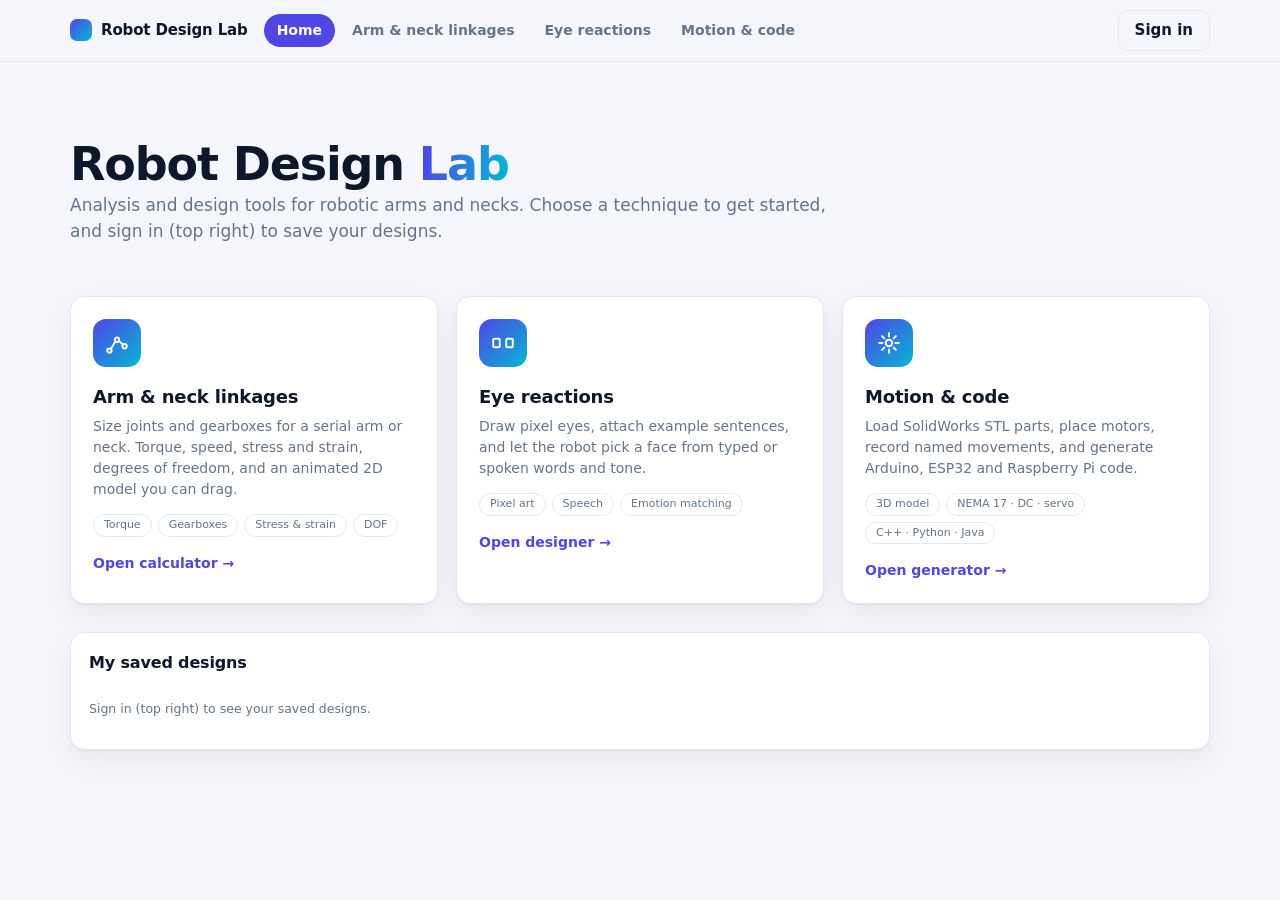
==== commit cf643521: "Add files via upload" ====
--- a/index.html
+++ b/index.html
@@ -1,697 +1,22 @@
 <!DOCTYPE html>
 <html lang="en"><head><meta charset="utf-8"><meta name="viewport" content="width=device-width,initial-scale=1">
-<title>Arm Linkage Calculator</title>
-<style>
-:root{--bg:#f6f7f9;--fg:#1b1f24;--card:#fff;--bd:#d0d5dc;--ac:#2563eb;--ok:#16a34a;--warn:#d97706;--bad:#dc2626}
-@media(prefers-color-scheme:dark){:root{--bg:#14171c;--fg:#e6e9ee;--card:#1d2128;--bd:#363c46;--ac:#60a5fa}}
-*{box-sizing:border-box}body{margin:0;padding:16px;font:14px system-ui,sans-serif;background:var(--bg);color:var(--fg);max-width:1100px;margin:auto}
-h1{font-size:20px;margin:0 0 4px}h2{font-size:15px;margin:0 0 8px}p.s{margin:0 0 12px;opacity:.7}
-.card{background:var(--card);border:1px solid var(--bd);border-radius:8px;padding:12px;margin-bottom:12px}
-.g{display:flex;flex-wrap:wrap;gap:12px}.g label{display:flex;flex-direction:column;font-size:12px;gap:2px}
-input,select,button{font:inherit;color:var(--fg);background:var(--bg);border:1px solid var(--bd);border-radius:5px;padding:4px 6px}
-input[type=number]{width:78px}button{cursor:pointer;background:var(--ac);color:#fff;border:0;padding:6px 14px}
-.w{overflow-x:auto}table{border-collapse:collapse;width:100%;font-size:12px}th,td{padding:4px 6px;border-bottom:1px solid var(--bd);text-align:left;white-space:nowrap}
-canvas{width:100%;max-width:100%;border:1px solid var(--bd);border-radius:6px;background:var(--card);display:block}
-.gr{flex:1 1 420px;min-width:0}.tb{background:var(--bd);color:var(--fg)}.tb.on{background:var(--ac);color:#fff}textarea{font:inherit;color:var(--fg);background:var(--bg);border:1px solid var(--bd);border-radius:5px;padding:4px 6px}.rc{border:1px solid var(--bd);border-radius:6px;padding:8px;width:220px}.sm{padding:3px 8px;font-size:12px}#tab2 canvas{image-rendering:pixelated}.ok{color:var(--ok)}.warn{color:var(--warn)}.bad{color:var(--bad)}.n{opacity:.7;font-size:12px}
-</style></head><body>
-<div class="card" id="pf"><h2>Profile &amp; saved designs</h2><div id="auth" class="g" style="align-items:end"></div><div id="bar" class="g" style="display:none;align-items:end;margin-top:10px"></div><div id="pm" class="n" style="margin:6px 0"></div><div id="dl" class="w"></div></div>
-<p><button id="b1" class="tb on" onclick="tab(1)">Arm calculator</button> <button id="b2" class="tb" onclick="tab(2)">Eye reactions</button> <button id="b3" class="tb" onclick="tab(3)">Motion &amp; code</button></p>
-<div id="tab1"><h1>Arm &amp; Neck Linkage Calculator</h1>
-<p class="s">Planar serial chain, gravity in the drawing plane. Joint 1 angle is absolute (0° = right, 90° = up); later joints are relative to the previous link.</p>
-
-<div class="card"><h2>Global settings</h2><div class="g">
-<label>Number of links<input type="number" id="N" min="1" max="6" value="3"></label>
-<label>Payload at tip (kg)<input type="number" id="pay" value="1" step="0.1" min="0"></label>
-<label>Gravity (m/s²)<input type="number" id="grav" value="9.81" step="0.01"></label>
-<label>Target safety factor<input type="number" id="sf" value="1.5" step="0.1" min="1"></label>
-<label>Animation speed ×<input type="number" id="ts" value="1" step="0.25" min="0.1"></label>
-<label>Link material<select id="mat"><option>Aluminum 6061</option><option>Steel 4140</option><option>Titanium Ti-6Al-4V</option><option>Carbon fiber tube</option><option>PLA (3D printed)</option></select></label>
-<label>Tube OD (mm)<input type="number" id="od" value="30" min="1"></label>
-<label>Wall (mm)<input type="number" id="wl" value="2" step="0.5" min="0.2"></label>
-</div></div>
-
-<div class="card"><h2>Joints &amp; gearboxes</h2><div class="w"><table id="in"></table></div>
-<p class="n">Motor torque is at the motor shaft. Joint mass is the actuator mass sitting at that joint. Gearbox efficiencies and ratio ranges are typical values — replace with your datasheet numbers.</p></div>
-
-<div class="card"><h2>2D model</h2>
-<canvas id="c" width="900" height="520"></canvas>
-<p><button id="pp">Pause</button> <button id="rs" style="background:var(--bd);color:var(--fg)">Restart</button>
-<span class="n">&nbsp;Each joint sweeps min↔max at its gearbox output speed × animation speed. Dots show the reachable workspace. When paused, drag any joint or the tip to pose the arm (limits respected).</span></p><div id="pose" class="n"></div></div>
-
-<div class="card"><h2>Graphs</h2><div class="g">
-<div class="gr"><canvas id="g1" width="520" height="260"></canvas></div><div class="gr"><canvas id="g5" width="520" height="260"></canvas></div>
-<div class="gr"><canvas id="g2" width="520" height="260"></canvas></div><div class="gr"><canvas id="g3" width="520" height="260"></canvas></div>
-<div class="gr"><canvas id="g4" width="520" height="260"></canvas></div></div>
-<p class="n">Stress is bending only, σ = M·c/I, at the root of each link using the joint torque as the moment; strain = σ/E. Time graphs record while the animation plays.</p></div>
-
-<div class="card"><h2>Results</h2><div id="sum" class="n"></div><div class="w"><table id="out"></table></div>
-<p class="n">Torques are static (gravity only) — no inertia, friction or dynamic loads. Peak is the max over the joint limits (sampled). Use the safety factor to cover the rest.</p></div>
-
+<title>Home · Robot Design Lab</title><link rel="stylesheet" href="style.css"></head>
+<body data-page="home"><div id="nav"></div><main class="wrap">
+<section class="hero"><h1>Robot Design <span class="grad">Lab</span></h1>
+<p class="s" style="font-size:17px">Analysis and design tools for robotic arms and necks. Choose a technique to get started, and sign in (top right) to save your designs.</p></section>
+<div class="tools">
+<!-- To add a tool: copy one of these cards, point href at the new page, and add the page to LINKS in common.js. -->
+<a class="tool" href="arm.html"><div class="ico"><svg viewBox="0 0 24 24"><circle cx="5" cy="19" r="2"/><circle cx="12" cy="9" r="2"/><circle cx="19" cy="15" r="2"/><path d="M6.4 17.6L10.6 10.4M13.8 10l3.9 3.8"/></svg></div>
+<h3>Arm &amp; neck linkages</h3><p>Size joints and gearboxes for a serial arm or neck. Torque, speed, stress and strain, degrees of freedom, and an animated 2D model you can drag.</p>
+<div class="chips"><span class="chip">Torque</span><span class="chip">Gearboxes</span><span class="chip">Stress &amp; strain</span><span class="chip">DOF</span></div><div class="go">Open calculator →</div></a>
+<a class="tool" href="eyes.html"><div class="ico"><svg viewBox="0 0 24 24"><rect x="3" y="8" width="6" height="8" rx="1"/><rect x="15" y="8" width="6" height="8" rx="1"/></svg></div>
+<h3>Eye reactions</h3><p>Draw pixel eyes, attach example sentences, and let the robot pick a face from typed or spoken words and tone.</p>
+<div class="chips"><span class="chip">Pixel art</span><span class="chip">Speech</span><span class="chip">Emotion matching</span></div><div class="go">Open designer →</div></a>
+<a class="tool" href="motion.html"><div class="ico"><svg viewBox="0 0 24 24"><circle cx="12" cy="12" r="3"/><path d="M12 3v3M12 18v3M3 12h3M18 12h3M5.6 5.6l2.1 2.1M16.3 16.3l2.1 2.1M18.4 5.6l-2.1 2.1M7.7 16.3l-2.1 2.1"/></svg></div>
+<h3>Motion &amp; code</h3><p>Load SolidWorks STL parts, place motors, record named movements, and generate Arduino, ESP32 and Raspberry Pi code.</p>
+<div class="chips"><span class="chip">3D model</span><span class="chip">NEMA 17 · DC · servo</span><span class="chip">C++ · Python · Java</span></div><div class="go">Open generator →</div></a>
 </div>
-<div id="tab2" style="display:none"><h1>Robot Eye Reactions</h1>
-<p class="s">Draw pixel eyes, save them as reactions with example sentences, then type or speak. The robot picks the face whose examples best match what you said.</p>
-<div class="g">
-<div class="card" style="flex:1 1 420px"><h2>Draw eyes (24×12)</h2><canvas id="ed" width="480" height="240"></canvas>
-<p><label><input type="checkbox" id="mir" checked> Mirror to other eye</label> <button id="clr" class="sm">Clear</button> <span class="n">Left-click draws, right-click erases.</span></p>
-<div class="g"><label>Reaction name<input id="rn" placeholder="sad"></label><label>Tone it fits<select id="rt"><option>any</option><option>low</option><option>high</option><option>loud</option></select></label></div>
-<label class="n">Example sentences (one per line)<textarea id="rx" rows="4" style="width:100%"></textarea></label>
-<p><button id="sv">Save reaction</button></p></div>
-<div class="card" style="flex:1 1 420px"><h2>Robot face</h2><canvas id="pv" width="480" height="240"></canvas>
-<p id="res" class="n">Type a sentence or press Listen.</p>
-<div class="g" style="align-items:end"><label style="flex:1 1 200px">Sentence<input id="tx" placeholder="my trip got cancelled because of the storm" style="width:100%"></label>
-<label>Tone<select id="tn"><option>neutral</option><option>low</option><option>high</option><option>loud</option></select></label>
-<button id="go">React</button><button id="mic">🎤 Listen</button></div>
-<p class="n">Listen uses your browser's speech recognition (Chrome/Edge; may send audio to a cloud service) plus a rough pitch/loudness check for tone.</p></div></div>
-<div class="card"><h2>Saved reactions</h2><div id="rl" class="g"></div>
-<p><button id="xp" class="sm">Export JSON</button> <button id="im" class="sm">Import JSON</button> <button id="rd" class="sm">Reset to defaults</button></p><textarea id="jo" rows="5" style="width:100%;display:none"></textarea>
-<p class="n">New sentences are matched against your examples (word similarity) plus a small built-in emotion vocabulary for reactions named happy, sad, angry, surprised or scared. More examples make matching better. Saved in this browser.</p></div></div>
-<div id="tab3" style="display:none"><h1>Motion Designer &amp; Code Generator</h1>
-<p class="s">Load your CAD parts, place the motors, pose and name movements, then generate code for your board.</p>
-<div class="card"><h2>1 · CAD parts</h2><input type="file" id="fl" accept=".stl" multiple> <span id="pl" class="n"></span>
-<p class="n">A browser can't open SolidWorks files (.sldprt/.sldasm). In SolidWorks use File → Save As → STL (binary). For an assembly, untick “Save all components of an assembly in a single file” so each part saves as its own STL and keeps its position. Then load one STL per moving part.</p></div>
-<div class="g"><div class="card" style="flex:1 1 460px;min-width:0"><h2>2 · Model</h2><div id="mv" style="height:400px;border:1px solid var(--bd);border-radius:6px;overflow:hidden"></div>
-<p class="n">Drag to orbit, wheel to zoom. Orange dots are motor pivots (the selected one is red). <span id="mm"></span></p></div>
-<div class="card" style="flex:1 1 460px;min-width:0"><h2>3 · Motors</h2><div id="mt"></div><button id="am">+ Add motor</button>
-<p class="n">Pose slider angles are relative to the home pose (0°). Servos treat 0° as their centre.</p></div></div>
-<div class="card"><h2>4 · Movements</h2>
-<div class="g" style="align-items:end"><label>Movement name<input id="mn" placeholder="Head Tilt Left"></label><label>Duration (ms)<input id="md" type="number" value="800" style="width:80px"></label><button id="mr">Record current pose as movement</button><button id="ph" class="sm">Go home</button><button id="pa" class="sm">Play all</button></div>
-<p class="n" style="margin:8px 0 2px">Motors included in this movement (unchecked motors hold their position):</p><div id="mj" class="g"></div><div class="w"><table id="ml" style="margin-top:8px"></table></div></div>
-<div class="card"><h2>5 · Generate code</h2><div class="g" style="align-items:end"><label>Board<select id="bd"><option value="uno">Arduino Uno</option><option value="mega">Arduino Mega 2560</option><option value="esp32">ESP32</option><option value="esp32s3">ESP32-S3</option><option value="pi5">Raspberry Pi 5</option></select></label>
-<label>Language<select id="lg"><option value="cpp">C++ (Arduino)</option><option value="python">Python (Pi 5 / MicroPython)</option><option value="java">Java (Pi 5, Pi4J)</option></select></label>
-<button id="gn">Generate code</button><button id="cp" class="sm">Copy</button><button id="dw" class="sm">Download</button></div>
-<div id="cw" class="n" style="margin:8px 0"></div><textarea id="co" rows="18" style="width:100%;font-family:monospace;font-size:12px" readonly></textarea></div>
-</div>
-<script>
-const GB={
- 'Spur':{e:r=>.95,lo:1,hi:10,note:'Backdrivable, some backlash'},
- 'Planetary':{e:r=>.9,lo:3,hi:100,note:'Backdrivable, compact'},
- 'Cycloidal':{e:r=>.85,lo:6,hi:120,note:'Shock tolerant, low backlash'},
- 'Dual-disc cycloidal':{e:r=>.85,lo:10,hi:120,note:'Low ripple, low backlash'},
- 'Worm':{e:r=>Math.max(.3,.75-.006*r),lo:5,hi:100,note:r=>r>20?'Self-locking (holds unpowered)':'May backdrive'},
- 'Harmonic':{e:r=>.75,lo:30,hi:160,note:'Near-zero backlash'}};
-const $=id=>document.getElementById(id), cv=$('c'), cx=cv.getContext('2d');
-let pending=null,man=null,drag=-1,stress=[],avail=[],SEC={I:1,c:1,Y:1,E:1},hist=[],rows=[],play=true,t=0,last=performance.now(),samples=[],peak=[],reach=1,calc=null;
-const D=[[.3,.5,.8,-30,90,2,3000,'Cycloidal',50],[.25,.5,.8,0,135,2,3000,'Cycloidal',50],[.1,.3,.5,-90,90,1,3000,'Planetary',20]];
-const F=['L','m','jm','mn','mx','T','rpm','gb','r'];
-function read(){return[...document.querySelectorAll('#in tr[data-i]')].map(tr=>{const o={};F.forEach(f=>{const e=tr.querySelector('.'+f);o[f]=f=='gb'?e.value:+e.value||0});return o})}
-function build(){
- const n=Math.max(1,Math.min(6,+$('N').value||1)),old=pending||(rows.length?read():[]);pending=null;
- let h='<tr><th>Joint</th><th>Link length (m)</th><th>Link mass (kg)</th><th>Joint mass (kg)</th><th>Min angle (°)</th><th>Max angle (°)</th><th>Motor torque (N·m)</th><th>Motor speed (rpm)</th><th>Gearbox</th><th>Ratio</th></tr>';
- for(let i=0;i<n;i++){const d=old[i]||(D[i]?Object.fromEntries(F.map((f,k)=>[f,D[i][k]])):{L:.2,m:.3,jm:.4,mn:-90,mx:90,T:1,rpm:3000,gb:'Planetary',r:20});
-  h+=`<tr data-i="${i}"><td>${i+1}</td>`+['L','m','jm','mn','mx','T','rpm'].map(f=>`<td><input type="number" class="${f}" step="any" value="${d[f]}"></td>`).join('')+
-  `<td><select class="gb">${Object.keys(GB).map(k=>`<option${k==d.gb?' selected':''}>${k}</option>`).join('')}</select></td><td><input type="number" class="r" min="1" step="any" value="${d.r}"></td></tr>`}
- $('in').innerHTML=h;man=null;hist=[];
- $('in').querySelectorAll('input,select').forEach(e=>e.oninput=compute);compute();}
-function fk(th){const P=[[0,0]],a=[];let s=0,x=0,y=0;for(let i=0;i<rows.length;i++){s+=th[i]*Math.PI/180;a.push(s);x+=rows[i].L*Math.cos(s);y+=rows[i].L*Math.sin(s);P.push([x,y])}return{P,a}}
-function torques(th){const{P,a}=fk(th),g=+$('grav').value,pay=+$('pay').value,n=rows.length,T=[];
- for(let i=0;i<n;i++){let s=0;const x0=P[i][0];
-  for(let j=i;j<n;j++)s+=rows[j].m*g*(P[j][0]+.5*rows[j].L*Math.cos(a[j])-x0);
-  for(let j=i+1;j<n;j++)s+=rows[j].jm*g*(P[j][0]-x0);
-  s+=pay*g*(P[n][0]-x0);T.push(s)}return T}
-function compute(){
- rows=read();const n=rows.length;reach=rows.reduce((s,r)=>s+r.L,0)||1;
- samples=[];peak=Array(n).fill(0);const chk=th=>{const T=torques(th);T.forEach((v,i)=>peak[i]=Math.max(peak[i],Math.abs(v)));samples.push(fk(th).P[n])};
- const k=Array(n).fill(0);for(let c=0;c<Math.pow(3,n);c++){let q=c;chk(rows.map(r=>{const v=q%3;q=Math.floor(q/3);return r.mn+(r.mx-r.mn)*v/2}))}
- for(let c=0;c<2500;c++)chk(rows.map(r=>r.mn+Math.random()*(r.mx-r.mn)));
- const sf=+$('sf').value||1;let h='<tr><th>Joint</th><th>Peak torque needed (N·m)</th><th>Live torque (N·m)</th><th>Output torque available (N·m)</th><th>Margin</th><th>Min motor torque for SF (N·m)</th><th>Output speed (°/s)</th><th>Power @ peak (W)</th><th>Peak stress (MPa)</th><th>Peak strain (µε)</th><th>Stress SF</th><th>Gearbox notes</th></tr>';
- stress=[];avail=[];
- const MT={'Aluminum 6061':[69,276],'Steel 4140':[205,415],'Titanium Ti-6Al-4V':[114,880],'Carbon fiber tube':[70,600],'PLA (3D printed)':[3.5,50]};
- const mm=MT[$('mat').value]||MT['Aluminum 6061'],M={E:mm[0],Y:mm[1]},Do=(+$('od').value||1)/1000,Di=Math.max(0,Do-2*(+$('wl').value||0)/1000),I=Math.PI/64*(Do**4-Di**4),c=Do/2;SEC={I,c,Y:M.Y,E:M.E};
- let minM=1e9,tip=0,mass=+$('pay').value;
- rows.forEach((r,i)=>{const sg=peak[i]*c/I/1e6,ssf=sg>0?M.Y/sg:99,scl=ssf>=sf?'ok':ssf>=1?'warn':'bad';stress[i]=sg;const G=GB[r.gb],e=G.e(r.r),av=r.T*r.r*e,mg=peak[i]>0?av/peak[i]:99,w=r.rpm*6/Math.max(r.r,1e-6),pw=peak[i]*w*Math.PI/180,need=peak[i]*sf/(r.r*e||1);
-  minM=Math.min(minM,mg);mass+=r.m+r.jm;avail[i]=av;
-  let note=typeof G.note=='function'?G.note(r.r):G.note;note+=` · η≈${(e*100).toFixed(0)}%`;
-  if(r.r<G.lo||r.r>G.hi)note+=` · <span class="warn">ratio outside typical ${G.lo}–${G.hi}</span>`;
-  const cl=mg>=sf?'ok':mg>=1?'warn':'bad';
-  h+=`<tr><td>${i+1}</td><td>${peak[i].toFixed(2)}</td><td id="lt${i}">–</td><td>${av.toFixed(2)}</td><td class="${cl}">${mg>=99?'∞':mg.toFixed(2)+'×'}</td><td>${need.toFixed(3)}</td><td>${w.toFixed(1)}</td><td>${pw.toFixed(1)}</td><td>${sg.toFixed(1)}</td><td>${(sg/M.E*1000).toFixed(0)}</td><td class="${scl}">${ssf>=99?'∞':ssf.toFixed(2)+'×'}</td><td>${note}</td></tr>`;
-  let rr=0;for(let j=i;j<n;j++)rr+=rows[j].L;tip+=w*Math.PI/180*rr});
- $('out').innerHTML=h;
- $('sum').innerHTML=`Max reach: <b>${reach.toFixed(3)} m</b> · Total mass incl. payload: <b>${mass.toFixed(2)} kg</b> · Tip speed upper bound: <b>${tip.toFixed(2)} m/s</b> · Lowest margin: <b class="${minM>=sf?'ok':minM>=1?'warn':'bad'}">${minM>=99?'∞':minM.toFixed(2)+'×'}</b> (target ${sf}×)<br>DOF (Grübler, ${n} revolute joints): <b>${n}</b> · effective (joints with range): <b>${rows.filter(r=>r.mx>r.mn).length}</b> · planar position redundancy: <b>${Math.max(0,n-2)}</b> · pose (x,y,φ) redundancy: <b>${Math.max(0,n-3)}</b>`;}
-function angles(){if(!play&&man&&man.length==rows.length)return man;const sc=+$('ts').value||1;return rows.map(r=>{const R=r.mx-r.mn;if(R<=0)return r.mn;const w=r.rpm*6/Math.max(r.r,1e-6)*sc;let u=(w*t/R)%2;return r.mn+R*(u<1?u:2-u)})}
-function draw(){
- const W=cv.width,H=cv.height,s=.44*Math.min(W,H)/reach,ox=W/2,oy=H/2,X=p=>ox+p[0]*s,Y=p=>oy-p[1]*s;
- cv.style.cursor=play?'default':'grab';cx.clearRect(0,0,W,H);const css=getComputedStyle(document.body),fg=css.color;
- cx.strokeStyle=fg;cx.globalAlpha=.15;cx.beginPath();cx.moveTo(0,oy);cx.lineTo(W,oy);cx.moveTo(ox,0);cx.lineTo(ox,H);cx.stroke();
- cx.fillStyle='#2563eb';cx.globalAlpha=.18;samples.forEach(p=>cx.fillRect(X(p)-1,Y(p)-1,2,2));cx.globalAlpha=1;
- const th=angles(),{P}=fk(th),n=rows.length,cols=['#2563eb','#16a34a','#d97706','#9333ea','#dc2626','#0891b2'];
- cx.lineCap='round';
- for(let i=0;i<n;i++){cx.strokeStyle=cols[i%6];cx.lineWidth=10;cx.beginPath();cx.moveTo(X(P[i]),Y(P[i]));cx.lineTo(X(P[i+1]),Y(P[i+1]));cx.stroke()}
- for(let i=0;i<=n;i++){cx.fillStyle=i<n?fg:'#dc2626';cx.beginPath();cx.arc(X(P[i]),Y(P[i]),i<n?6:8,0,7);cx.fill();cx.fillStyle=css.backgroundColor;cx.beginPath();cx.arc(X(P[i]),Y(P[i]),2.5,0,7);cx.fill()}
- cx.fillStyle=fg;cx.font='12px system-ui';cx.fillText('θ: '+th.map(v=>v.toFixed(0)+'°').join('  '),10,18);
- const T=torques(th);T.forEach((v,i)=>{const e=$('lt'+i);if(e)e.textContent=v.toFixed(2)});
- const E=P[n],J=[0,0,0];for(let i=0;i<n;i++){const dx=-(E[1]-P[i][1]),dy=E[0]-P[i][0];J[0]+=dx*dx;J[1]+=dx*dy;J[2]+=dy*dy}
- const w=Math.sqrt(Math.max(0,J[0]*J[2]-J[1]*J[1])),sing=n>1&&w<.02*reach*reach;
- $('pose').innerHTML=`Tip: x=${E[0].toFixed(3)} m, y=${E[1].toFixed(3)} m`+(n>1?` · Manipulability: <b class="${sing?'bad':'ok'}">${w.toFixed(4)}</b>${sing?' (near singularity)':''}`:'');
- if(play){hist.push({t,T,th});if(hist.length>600)hist.shift()}
- drawGraphs(T);}
-function loop(now){const dt=(now-last)/1000;last=now;if(play&&rows.length)t+=Math.min(dt,.1);if(rows.length)draw();requestAnimationFrame(loop)}
-$('pp').onclick=()=>{if(play)man=angles();play=!play;$('pp').textContent=play?'Pause':'Play'};
-$('rs').onclick=()=>{t=0;hist=[];if(!play)man=null};
-const GC=['#2563eb','#16a34a','#d97706','#9333ea','#dc2626','#0891b2'];
-function frame(id,title){const c=$(id),x=c.getContext('2d'),fg=getComputedStyle(document.body).color;x.clearRect(0,0,c.width,c.height);x.fillStyle=fg;x.font='13px system-ui';x.fillText(title,10,18);return{x,W:c.width,H:c.height,fg}}
-function axes(x,fg,L,T0,B,W){x.strokeStyle=fg;x.globalAlpha=.3;x.lineWidth=1;x.beginPath();x.moveTo(L,T0);x.lineTo(L,B);x.lineTo(W-8,B);x.stroke();x.globalAlpha=1;x.font='11px system-ui';x.fillStyle=fg}
-function bars(id,title,lb,series,ref){const{x,W,H,fg}=frame(id,title),L=44,B=H-30,T0=30,mx=Math.max(1e-9,...series.flatMap(s=>s.v),ref||0)*1.15;
- axes(x,fg,L,T0,B,W);x.fillText(mx.toFixed(mx<10?2:0),2,T0+8);x.fillText('0',L-10,B);
- const gw=(W-L-12)/lb.length,bw=gw/(series.length+1);
- lb.forEach((l,i)=>{x.fillStyle=fg;x.fillText(l,L+i*gw+gw/2-8,B+14);series.forEach((s,k)=>{const h=(B-T0)*(s.v[i]||0)/mx;x.fillStyle=s.c;x.fillRect(L+i*gw+bw*(k+.5),B-h,bw*.9,h)})});
- series.forEach((s,k)=>{x.fillStyle=s.c;x.fillText('■ '+s.n,W-10-(series.length-k)*72,18)});
- if(ref){const y=B-(B-T0)*ref/mx;x.strokeStyle='#dc2626';x.setLineDash([5,4]);x.beginPath();x.moveTo(L,y);x.lineTo(W-8,y);x.stroke();x.setLineDash([]);x.fillStyle='#dc2626';x.fillText('yield '+ref+' MPa',L+6,y-4)}}
-function lines(id,title,f,n){const{x,W,H,fg}=frame(id,title),L=44,B=H-24,T0=30;if(hist.length<2)return;
- const vs=hist.map(f),all=vs.flat(),lo=Math.min(0,...all),hi=Math.max(1e-9,...all),t0=hist[0].t,t1=hist[hist.length-1].t;
- const X=q=>L+(W-L-8)*(q-t0)/Math.max(1e-9,t1-t0),Y=v=>B-(B-T0)*(v-lo)/(hi-lo||1);
- axes(x,fg,L,T0,B,W);x.fillText(hi.toFixed(1),2,T0+8);x.fillText(lo.toFixed(1),2,B);x.fillText(t0.toFixed(1)+'s',L,H-6);x.fillText(t1.toFixed(1)+'s',W-40,H-6);
- for(let i=0;i<n;i++){x.strokeStyle=x.fillStyle=GC[i%6];x.lineWidth=1.8;x.beginPath();hist.forEach((h,k)=>{const px=X(h.t),py=Y(vs[k][i]);k?x.lineTo(px,py):x.moveTo(px,py)});x.stroke();x.fillText('J'+(i+1),W-10-(n-i)*28,18)}}
-function drawGraphs(T){const n=rows.length,lb=rows.map((_,i)=>'J'+(i+1)),ls=T.map(v=>Math.abs(v)*SEC.c/SEC.I/1e6);
- bars('g1','Bending stress per joint (MPa)',lb,[{n:'peak',c:'#2563eb',v:stress},{n:'live',c:'#d97706',v:ls}],SEC.Y);
- bars('g5','Bending strain per joint (µε)',lb,[{n:'peak',c:'#2563eb',v:stress.map(v=>v/SEC.E*1000)},{n:'live',c:'#d97706',v:ls.map(v=>v/SEC.E*1000)}]);
- bars('g2','Torque per joint (N·m)',lb,[{n:'needed',c:'#dc2626',v:peak},{n:'live',c:'#d97706',v:T.map(Math.abs)},{n:'avail.',c:'#16a34a',v:avail}]);
- lines('g3','Joint torque vs time (N·m)',h=>h.T,n);lines('g4','Joint angle vs time (°)',h=>h.th,n)}
-const pt=e=>{const r=cv.getBoundingClientRect();return[(e.clientX-r.left)*cv.width/r.width,(e.clientY-r.top)*cv.height/r.height]};
-const sc=()=>.44*Math.min(cv.width,cv.height)/reach;
-cv.style.touchAction='none';
-cv.onpointerdown=e=>{if(play||!rows.length)return;const[px,py]=pt(e),s=sc(),ox=cv.width/2,oy=cv.height/2,{P}=fk(angles());let b=-1,bd=30;
- P.forEach((p,k)=>{if(!k)return;const d=Math.hypot(ox+p[0]*s-px,oy-p[1]*s-py);if(d<bd){bd=d;b=k}});
- drag=b;if(b>0){if(!man||man.length!=rows.length)man=angles().slice();cv.setPointerCapture(e.pointerId);cv.style.cursor='grabbing'}};
-cv.onpointermove=e=>{if(drag<1||play)return;const[px,py]=pt(e),s=sc(),tx=(px-cv.width/2)/s,ty=(cv.height/2-py)/s;
- for(let it=0;it<30;it++)for(let i=drag-1;i>=0;i--){const P=fk(man).P,p=P[i],q=P[drag];
-  let d=(Math.atan2(ty-p[1],tx-p[0])-Math.atan2(q[1]-p[1],q[0]-p[0]))*180/Math.PI;d=((d%360)+540)%360-180;
-  man[i]=Math.max(rows[i].mn,Math.min(rows[i].mx,man[i]+d))}};
-cv.onpointerup=cv.onpointercancel=()=>{drag=-1};
-['N'].forEach(id=>$(id).oninput=build);['pay','grav','sf','ts','mat','od','wl'].forEach(id=>$(id).oninput=compute);
-build();requestAnimationFrame(loop);
-</script>
-<script>
-(()=>{
-const W=24,H=12;
-const HALF={
-neutral:["...######...","..########..","..########..","..########..","..########..","..########..","...######...","............"],
-happy:["....####....","...######...","..###..###..","..##....##..","............","............","............","............"],
-sad:["........###.","......#####.","....#######.","...########.","...########.","....######..",".....####...","............"],
-angry:["..###.......","..#####.....","..#######...","..#########.","..#########.","...#######..","....#####...","............"],
-surprised:["....####....","..########..",".##########.",".##########.",".##########.",".##########.","..########..","....####...."]};
-const EX={happy:["I got the job!","we won the game today","this is the best day ever","thank you so much, I love it"],
-sad:["my event got cancelled today due to the rain","I lost my wallet and feel terrible","my dog passed away yesterday","nobody came to my birthday"],
-angry:["I am so mad at you right now","this is unacceptable, you broke my phone","stop wasting my time","I hate being lied to"],
-surprised:["wow I did not expect that","you're kidding, that's unbelievable","whoa, what was that noise","I can't believe it, a surprise!"],
-neutral:["what time is it","open the door please","the meeting is at three o'clock","tell me the weather"]};
-const LEX={happy:"happy glad great love awesome wonderful yay won win excited joy fun thank congratulations best amazing good celebrate",
-sad:"sad cancel lost lose cry rain die death passed miss lonely alone sorry unfortunately terrible hurt depressed fail disappointed grief tears sick storm",
-angry:"angry mad hate furious annoyed stupid unacceptable rude liar lie yell wasting ruined damn",
-surprised:"wow surprise unexpected unbelievable suddenly shocked kidding whoa omg incredible sudden",
-scared:"scared afraid fear terrified dark danger nightmare panic scream"};
-const STOP=new Set("the a an is am are i my me to of it and in on at you that this was be for so we do im its".split(' '));
-const st=w=>w.replace(/'/g,'').replace(/(ing|ed|es|s|ly|e)$/,'').replace(/(.)\1$/,'$1');
-const tk=t=>(t.toLowerCase().match(/[a-z']+/g)||[]).filter(w=>!STOP.has(w)&&w.length>1).map(st);
-const esc=t=>String(t).replace(/[&<>]/g,c=>({'&':'&amp;','<':'&lt;','>':'&gt;'}[c]));
-function mk(k){const a=Array(W*H).fill('0');HALF[k].forEach((row,y)=>[...row].forEach((ch,x)=>{if(ch=='#'){a[(y+2)*W+x]='1';a[(y+2)*W+W-1-x]='1'}}));return a.join('')}
-let R=[];try{R=JSON.parse(localStorage.getItem('eyeR')||'[]')}catch(e){}
-function defaults(){R=Object.keys(HALF).map(k=>({name:k,tone:{happy:'high',angry:'loud',sad:'low'}[k]||'any',px:mk(k),ex:EX[k].slice()}))}
-if(!R.length)defaults();
-const store=()=>{try{localStorage.setItem('eyeR',JSON.stringify(R))}catch(e){}};
-let ed=Array(W*H).fill('0'),cur=0,rec=null,ac=null,ms=null,tid=0,acc=[];
-function grid(c,px,cell,ln,blink){const x=c.getContext('2d'),g=cell>6?2:1;x.fillStyle='#0b0f14';x.fillRect(0,0,c.width,c.height);
- for(let i=0;i<W*H;i++){const gx=i%W,gy=(i/W)|0,on=px[i]=='1'&&!(blink&&(gy<5||gy>6));if(on||ln){x.fillStyle=on?'#38bdf8':'#18222e';x.fillRect(gx*cell,gy*cell,cell-g,cell-g)}}}
-const drawEd=()=>grid($('ed'),ed,20,true);
-const render=()=>grid($('pv'),R[cur]?R[cur].px:'0'.repeat(W*H),20,false,Date.now()%4200<160);
-setInterval(render,100);
-function show(i){cur=i;render()}
-function model(){const docs=R.map(r=>{const d={};r.ex.forEach(e=>tk(e).forEach(w=>d[w]=(d[w]||0)+1));
- Object.keys(LEX).forEach(k=>{if(r.name.toLowerCase().includes(k))LEX[k].split(' ').forEach(w=>{w=st(w);d[w]=(d[w]||0)+1.5})});return d});
- const df={};docs.forEach(d=>Object.keys(d).forEach(w=>df[w]=(df[w]||0)+1));return{docs,idf:w=>Math.log(1+R.length/(df[w]||1))}}
-function score(text,tone){const{docs,idf}=model(),q={};tk(text).forEach(w=>q[w]=(q[w]||0)+1);
- const qn=Math.sqrt(Object.keys(q).reduce((s,w)=>s+(q[w]*idf(w))**2,0))||1;
- return R.map((r,i)=>{const d=docs[i];let dot=0,dn=0;for(const w in d)dn+=(d[w]*idf(w))**2;for(const w in q)if(d[w])dot+=q[w]*d[w]*idf(w)**2;
-  let s=dot/(qn*(Math.sqrt(dn)||1));if(tone!='neutral'&&r.tone==tone)s+=.2;return s})}
-function react(){if(!R.length)return;const text=$('tx').value,tone=$('tn').value,sc=score(text,tone);let b=0;sc.forEach((v,i)=>{if(v>sc[b])b=i});let note='';
- if(sc[b]<.05){const n=R.findIndex(r=>r.name.toLowerCase()=='neutral');if(n>=0){b=n;note=' (no strong match, defaulting to neutral)'}}
- const sum=sc.reduce((a,v)=>a+v,0)||1;show(b);
- $('res').innerHTML=`<b>${esc(R[b].name)}</b>${note} · tone: ${tone} · `+sc.map((v,i)=>[v,i]).sort((a,c)=>c[0]-a[0]).map(([v,i])=>`${esc(R[i].name)} ${Math.round(100*v/sum)}%`).join(', ')}
-$('go').onclick=react;$('tx').onkeydown=e=>{if(e.key=='Enter')react()};
-const pitch=(b,sr)=>{let best=0,bl=0;for(let l=Math.floor(sr/500);l<Math.floor(sr/70);l++){let c=0;for(let i=0;i<1024;i++)c+=b[i]*b[i+l];if(c>best){best=c;bl=l}}return bl?sr/bl:0};
-async function startTone(){try{ms=await navigator.mediaDevices.getUserMedia({audio:true});ac=new AudioContext();const an=ac.createAnalyser();an.fftSize=2048;ac.createMediaStreamSource(ms).connect(an);acc=[];const b=new Float32Array(2048);
- tid=setInterval(()=>{an.getFloatTimeDomainData(b);let s=0;for(const v of b)s+=v*v;const rms=Math.sqrt(s/b.length);if(rms>.01)acc.push({rms,f:pitch(b,ac.sampleRate)})},60)}catch(e){}}
-function stopTone(){clearInterval(tid);if(ms)ms.getTracks().forEach(t=>t.stop());if(ac)ac.close();ac=ms=null}
-function toneNow(){if(!acc.length)return'neutral';const r=acc.reduce((s,x)=>s+x.rms,0)/acc.length,fs=acc.filter(x=>x.f).map(x=>x.f),f=fs.length?fs.reduce((a,b)=>a+b)/fs.length:0;acc=[];return r>.12?'loud':f>230?'high':(f&&f<140&&r<.06)?'low':'neutral'}
-$('mic').onclick=()=>{const SR=window.SpeechRecognition||window.webkitSpeechRecognition;if(!SR){$('res').textContent='Speech recognition is not supported in this browser. Try Chrome or Edge.';return}
- if(rec){rec.stop();return}
- rec=new SR();rec.lang='en-US';rec.interimResults=true;startTone();$('mic').textContent='⏹ Stop';$('res').textContent='Listening…';
- rec.onresult=e=>{let t='';for(const x of e.results)t+=x[0].transcript;$('tx').value=t;if(e.results[e.results.length-1].isFinal){$('tn').value=toneNow();react()}};
- rec.onerror=e=>{$('res').textContent='Mic error: '+e.error};
- rec.onend=()=>{rec=null;stopTone();$('mic').textContent='🎤 Listen'};rec.start()};
-const ec=$('ed');ec.style.touchAction='none';let paint=null;
-const cell=e=>{const r=ec.getBoundingClientRect();return[Math.floor((e.clientX-r.left)/r.width*W),Math.floor((e.clientY-r.top)/r.height*H)]};
-function setp(x,y,v){if(x<0||y<0||x>=W||y>=H)return;ed[y*W+x]=v;if($('mir').checked)ed[y*W+W-1-x]=v}
-ec.onpointerdown=e=>{const[x,y]=cell(e);paint=e.button==2?'0':(ed[y*W+x]=='1'?'0':'1');ec.setPointerCapture(e.pointerId);setp(x,y,paint);drawEd()};
-ec.onpointermove=e=>{if(!paint)return;const[x,y]=cell(e);setp(x,y,paint);drawEd()};
-ec.onpointerup=ec.onpointercancel=()=>{paint=null};ec.oncontextmenu=e=>e.preventDefault();
-$('clr').onclick=()=>{ed.fill('0');drawEd()};
-$('sv').onclick=()=>{const n=$('rn').value.trim();if(!n){$('rn').focus();return}
- const o={name:n,tone:$('rt').value,px:ed.join(''),ex:$('rx').value.split('\n').map(x=>x.trim()).filter(Boolean)};
- const k=R.findIndex(r=>r.name.toLowerCase()==n.toLowerCase());if(k>=0)R[k]=o;else R.push(o);store();list();show(k>=0?k:R.length-1)};
-function list(){const h=$('rl');h.innerHTML='';R.forEach((r,i)=>{const d=document.createElement('div');d.className='rc';
- const keys=[...new Set(r.ex.flatMap(tk))].slice(0,8).join(', ');
- d.innerHTML=`<canvas width="96" height="48"></canvas><br><b>${esc(r.name)}</b> <span class="n">tone: ${r.tone}</span><div class="n">${r.ex.length} examples · learned words: ${esc(keys)||'–'}</div><button class="sm" data-a="t">Test</button> <button class="sm" data-a="e">Edit</button> <button class="sm" data-a="d">Delete</button>`;
- grid(d.querySelector('canvas'),r.px,4,false);
- d.onclick=e=>{const a=e.target.dataset.a;if(a=='t')show(i);if(a=='e'){$('rn').value=r.name;$('rt').value=r.tone;$('rx').value=r.ex.join('\n');ed=[...r.px];drawEd();show(i)}
-  if(a=='d'){R.splice(i,1);store();list();cur=0;render()}};h.appendChild(d)})}
-$('xp').onclick=()=>{$('jo').style.display='block';$('jo').value=JSON.stringify(R.map(r=>({name:r.name,tone:r.tone,width:W,height:H,pixels:r.px,examples:r.ex})),null,1)};
-$('im').onclick=()=>{const j=$('jo');if(j.style.display=='none'){j.style.display='block';j.value='';j.placeholder='Paste exported JSON here, then press Import again';return}
- try{R=JSON.parse(j.value).map(o=>({name:String(o.name),tone:o.tone||'any',px:String(o.pixels).padEnd(W*H,'0').slice(0,W*H),ex:o.examples||[]}));store();list();cur=0;render()}catch(e){j.value='Could not read JSON: '+e.message}};
-$('rd').onclick=()=>{defaults();store();list();cur=0;render()};
-window.tab=n=>{[1,2,3].forEach(k=>{$('tab'+k).style.display=k==n?'':'none';$('b'+k).className='tb'+(k==n?' on':'')})};
-drawEd();list();render();
-window.eyeAPI={get:()=>R,set:v=>{R=v;store();list();cur=0;render()}};
-})();
-</script>
-<script>
-(()=>{
-const AX={X:[1,0,0],Y:[0,1,0],Z:[0,0,1]};
-const TYPES={servo180:{n:'Servo 180°',r:180},servo270:{n:'Servo 270°',r:270},nema17:{n:'NEMA 17 stepper (STEP/DIR driver)'},dc:{n:'DC motor (H-bridge)'}};
-const PINS={servo180:['signal'],servo270:['signal'],nema17:['step','dir','en'],dc:['pwm','in1','in2']};
-const BN={uno:'Arduino Uno',mega:'Arduino Mega 2560',esp32:'ESP32',esp32s3:'ESP32-S3',pi5:'Raspberry Pi 5'};
-let parts=[],M=[],MV=[],ang=[],sel=0,pick=false,ready3=null,sc,cam,ren,root,grp=[],orb={th:.8,ph:1.1,d:300,c:[0,0,0],size:100};
-const esc=t=>String(t).replace(/[&<>"]/g,c=>({'&':'&amp;','<':'&lt;','>':'&gt;','"':'&quot;'}[c]));
-const need3=()=>window.THREE?Promise.resolve():new Promise(ok=>{const s=document.createElement('script');s.src='https://cdnjs.cloudflare.com/ajax/libs/three.js/r128/three.min.js';s.onload=ok;document.head.appendChild(s)});
-function parseSTL(buf){const dv=new DataView(buf),n=dv.getUint32(80,true);
- if(84+n*50===buf.byteLength){const p=new Float32Array(n*9);for(let i=0;i<n;i++)for(let k=0;k<9;k++)p[i*9+k]=dv.getFloat32(84+i*50+12+((k/3)|0)*12+(k%3)*4,true);return p}
- const m=[...new TextDecoder().decode(buf).matchAll(/vertex\s+(\S+)\s+(\S+)\s+(\S+)/g)],p=new Float32Array(m.length*3);m.forEach((a,i)=>{p[i*3]=+a[1];p[i*3+1]=+a[2];p[i*3+2]=+a[3]});return p}
-const init3d=()=>ready3||(ready3=need3().then(()=>{
- const el=$('mv'),w=el.clientWidth||600;sc=new THREE.Scene();sc.background=new THREE.Color(0x14181e);cam=new THREE.PerspectiveCamera(45,w/400,.1,1e6);
- ren=new THREE.WebGLRenderer({antialias:true});ren.setSize(w,400);el.appendChild(ren.domElement);
- sc.add(new THREE.AmbientLight(0xffffff,.55));const dl=new THREE.DirectionalLight(0xffffff,.9);dl.position.set(1,2,1.5);sc.add(dl);root=new THREE.Group();sc.add(root);
- const cv=ren.domElement;let dn=null;
- cv.onpointerdown=e=>{dn={x:e.clientX,y:e.clientY,m:0};cv.setPointerCapture(e.pointerId)};
- cv.onpointermove=e=>{if(!dn)return;const dx=e.clientX-dn.x,dy=e.clientY-dn.y;dn.m+=Math.abs(dx)+Math.abs(dy);dn.x=e.clientX;dn.y=e.clientY;orb.th-=dx*.008;orb.ph=Math.max(.05,Math.min(3.09,orb.ph-dy*.008))};
- cv.onpointerup=e=>{if(dn&&dn.m<5&&pick)place(e);dn=null};cv.onpointercancel=()=>{dn=null};
- cv.onwheel=e=>{e.preventDefault();orb.d*=e.deltaY>0?1.1:.9};
- (function loop(){requestAnimationFrame(loop);if($('tab3').style.display=='none')return;const[x,y,z]=orb.c,d=orb.d;
-  cam.position.set(x+d*Math.sin(orb.ph)*Math.sin(orb.th),y+d*Math.cos(orb.ph),z+d*Math.sin(orb.ph)*Math.cos(orb.th));cam.lookAt(x,y,z);ren.render(sc,cam)})();
- rebuild()}));
-function place(e){const r=ren.domElement.getBoundingClientRect(),rc=new THREE.Raycaster();
- rc.setFromCamera(new THREE.Vector2((e.clientX-r.left)/r.width*2-1,-((e.clientY-r.top)/r.height)*2+1),cam);
- const h=rc.intersectObjects(root.children,true).find(x=>!x.object.userData.mk);if(!h)return;
- const p=h.object.worldToLocal(h.point.clone());M[sel].pivot=[p.x,p.y,p.z].map(v=>+v.toFixed(2));pick=false;ren.domElement.style.cursor='';$('mm').textContent='';rebuild();mui()}
-function rebuild(){if(!root)return;while(root.children.length)root.remove(root.children[0]);grp=M.map(()=>new THREE.Group());
- const cols=[0x7aa2d6,0x8fbf8f,0xd6a77a,0xb28fd6,0xd67a7a,0x7ad6c9];parts.forEach(p=>{p.used=false});
- M.forEach((m,i)=>{const par=m.parent>=0&&m.parent<i?m.parent:-1,pp=par>=0?M[par].pivot:[0,0,0];
-  grp[i].position.set(m.pivot[0]-pp[0],m.pivot[1]-pp[1],m.pivot[2]-pp[2]);(par>=0?grp[par]:root).add(grp[i]);
-  const p=parts.find(x=>x.name==m.part);
-  if(p){p.used=true;const me=new THREE.Mesh(p.geo,new THREE.MeshPhongMaterial({color:cols[i%6],side:THREE.DoubleSide}));me.position.set(-m.pivot[0],-m.pivot[1],-m.pivot[2]);grp[i].add(me)}
-  const mk=new THREE.Mesh(new THREE.SphereGeometry(orb.size*.025,12,8),new THREE.MeshBasicMaterial({color:i==sel?0xff3030:0xffb020,depthTest:false}));mk.renderOrder=9;mk.userData.mk=1;grp[i].add(mk)});
- parts.filter(p=>!p.used).forEach(p=>root.add(new THREE.Mesh(p.geo,new THREE.MeshPhongMaterial({color:0x9aa3ad,side:THREE.DoubleSide}))));pose()}
-function pose(){M.forEach((m,i)=>{if(grp[i])grp[i].quaternion.setFromAxisAngle(new THREE.Vector3(...AX[m.axis]),(ang[i]||0)*Math.PI/180)})}
-function fit(){if(!parts.length)return;const b=new THREE.Box3(),c=new THREE.Vector3(),s=new THREE.Vector3();parts.forEach(p=>b.union(p.geo.boundingBox));b.getCenter(c);b.getSize(s);orb.c=[c.x,c.y,c.z];orb.size=s.length();orb.d=orb.size*1.6;rebuild()}
-$('fl').onchange=async e=>{await need3();
- for(const f of e.target.files){const p=parseSTL(await f.arrayBuffer()),g=new THREE.BufferGeometry();g.setAttribute('position',new THREE.BufferAttribute(p,3));g.computeVertexNormals();g.computeBoundingBox();parts=parts.filter(x=>x.name!=f.name);parts.push({name:f.name,geo:g,tris:p.length/9})}
- $('pl').textContent=parts.map(p=>`${p.name} (${p.tris} triangles)`).join(', ');await init3d();fit();mui()};
-const inp=(i,f,l,v,t,w)=>`<label>${l}<input data-i="${i}" data-f="${f}" type="${t||'text'}" ${t=='number'?'step="any"':''} value="${esc(v==null?'':v)}" style="width:${w||78}px"></label>`;
-const sl=(i,f,l,o,v,fm)=>`<label>${l}<select data-i="${i}" data-f="${f}">${o.map(k=>`<option value="${k}"${k==v?' selected':''}>${esc(fm?fm(k):k)}</option>`).join('')}</select></label>`;
-function mui(){$('mt').innerHTML=M.length?M.map((m,i)=>{const t=m.type;
- return `<div data-card="${i}" style="border:1px solid ${i==sel?'var(--ac)':'var(--bd)'};border-radius:6px;padding:8px;margin-bottom:8px"><div class="g">`
- +inp(i,'name','Name',m.name,'text',100)+sl(i,'type','Motor',Object.keys(TYPES),t,k=>TYPES[k].n)
- +sl(i,'part','Moves part',['',...parts.map(p=>p.name)],m.part,k=>k||'— none —')
- +sl(i,'parent','Mounted on',[-1,...M.map((_,j)=>j).filter(j=>j<i)],m.parent,k=>k<0?'ground':M[k].name)
- +sl(i,'axis','Axis',['X','Y','Z'],m.axis)
- +inp(i,'px','Pivot X',m.pivot[0],'number',62)+inp(i,'py','Y',m.pivot[1],'number',62)+inp(i,'pz','Z',m.pivot[2],'number',62)
- +`<button class="sm" data-a="pick" data-i="${i}">Pick pivot on model</button>`
- +inp(i,'min','Min °',m.min,'number',60)+inp(i,'max','Max °',m.max,'number',60)
- +(t=='nema17'?sl(i,'micro','Microstep',[1,2,4,8,16,32],m.micro)+inp(i,'gear','Gear ratio',m.gear,'number',60):'')
- +(t=='dc'?inp(i,'dps','°/s at full speed',m.dps,'number',70):'')
- +PINS[t].map(k=>inp(i,'pin_'+k,k+' pin'+(k=='en'?' (optional)':''),m.pins[k],'text',70)).join('')
- +`<button class="sm" data-a="del" data-i="${i}" style="background:var(--bad)">Remove</button></div>`
- +`<label class="n" style="display:block;margin-top:6px">Pose: <span id="av${i}">${(ang[i]||0).toFixed(0)}°</span><input data-i="${i}" data-f="ang" type="range" min="${m.min}" max="${m.max}" step="1" value="${ang[i]||0}" style="width:100%"></label></div>`}).join(''):'<p class="n">No motors yet. Add one, assign a part, and place its pivot.</p>';
- mvl()}
-$('mt').onclick=e=>{const t=e.target,i=+t.dataset.i,a=t.dataset.a,c=t.closest('[data-card]');
- if(c&&+c.dataset.card!=sel){sel=+c.dataset.card;[...$('mt').children].forEach((d,k)=>{if(d.dataset.card!=null)d.style.borderColor=+d.dataset.card==sel?'var(--ac)':'var(--bd)'});rebuild()}
- if(a=='pick'){pick=true;if(ren)ren.domElement.style.cursor='crosshair';$('mm').textContent='Click the model to place the pivot for "'+M[i].name+'".'}
- if(a=='del'){M.splice(i,1);ang.splice(i,1);M.forEach(m=>{if(m.parent==i)m.parent=-1;else if(m.parent>i)m.parent--});MV.forEach(v=>v.t.splice(i,1));sel=Math.min(sel,Math.max(0,M.length-1));mui();rebuild()}};
-$('mt').oninput=$('mt').onchange=e=>{const t=e.target,i=+t.dataset.i,f=t.dataset.f;if(!f)return;const m=M[i],v=t.value;
- if(f=='ang'){ang[i]=+v;pose();$('av'+i).textContent=(+v).toFixed(0)+'°';return}
- if(f=='px'||f=='py'||f=='pz'){m.pivot['xyz'.indexOf(f[1])]=+v||0;rebuild();return}
- if(f.startsWith('pin_')){m.pins[f.slice(4)]=v;return}
- m[f]=['min','max','micro','gear','dps','parent'].includes(f)?+v:v;
- if(f=='type'){const r=TYPES[v].r;m.min=r?-r/2:-180;m.max=r?r/2:180;ang[i]=0;mui();rebuild();return}
- if(f=='min'||f=='max'){const s=document.querySelector(`[data-f="ang"][data-i="${i}"]`);s.min=m.min;s.max=m.max}
- if(f=='part'||f=='parent'||f=='axis')rebuild();
- if(f=='name')mvl()};
-$('am').onclick=()=>{M.push({name:'Motor '+(M.length+1),type:'servo180',part:'',parent:-1,axis:'Y',pivot:[0,0,0],min:-90,max:90,pins:{},micro:16,gear:1,dps:90});ang.push(0);MV.forEach(v=>v.t.push(null));sel=M.length-1;mui();rebuild()};
-function syncSl(){M.forEach((m,i)=>{const s=document.querySelector(`[data-f="ang"][data-i="${i}"]`);if(s){s.value=ang[i]||0;$('av'+i).textContent=(ang[i]||0).toFixed(0)+'°'}})}
-function anim(to,ms){const from=M.map((m,i)=>ang[i]||0),t0=performance.now(),tg=M.map((m,i)=>to[i]==null?from[i]:Math.max(m.min,Math.min(m.max,to[i])));
- return new Promise(ok=>{(function s(){const f=ms>0?Math.min(1,(performance.now()-t0)/ms):1,e=f<.5?2*f*f:1-Math.pow(-2*f+2,2)/2;ang=from.map((a,i)=>a+(tg[i]-a)*e);pose();syncSl();f<1?requestAnimationFrame(s):ok()})()})}
-function mvl(){$('mj').innerHTML=M.map((m,i)=>`<label style="flex-direction:row;align-items:center;gap:4px"><input type="checkbox" data-inc="${i}" ${m.inc===false?'':'checked'}>${esc(m.name)}</label>`).join('');
- $('ml').innerHTML=MV.length?'<tr><th>Name</th><th>Targets</th><th>ms</th><th></th></tr>'+MV.map((v,j)=>`<tr><td>${esc(v.name)}</td><td>${M.map((m,i)=>v.t[i]==null?'':esc(m.name)+' '+v.t[i]+'°').filter(Boolean).join(', ')}</td><td>${v.ms}</td><td><button class="sm" data-a="play" data-j="${j}">Play</button> <button class="sm" data-a="pose" data-j="${j}">Show pose</button> <button class="sm" data-a="del" data-j="${j}">Delete</button></td></tr>`).join(''):'<tr><td class="n">No movements recorded yet.</td></tr>'}
-$('mj').onchange=e=>{const i=e.target.dataset.inc;if(i!=null)M[i].inc=e.target.checked};
-$('mr').onclick=()=>{const name=$('mn').value.trim();if(!name){$('mn').focus();return}
- const o={name,ms:+$('md').value||800,t:M.map((m,i)=>m.inc===false?null:+(ang[i]||0).toFixed(1))},k=MV.findIndex(v=>v.name.toLowerCase()==name.toLowerCase());if(k>=0)MV[k]=o;else MV.push(o);mvl()};
-$('ml').onclick=e=>{const j=+e.target.dataset.j,a=e.target.dataset.a;if(!a)return;
- if(a=='play')anim(MV[j].t,MV[j].ms);
- if(a=='pose'){ang=M.map((m,i)=>MV[j].t[i]==null?(ang[i]||0):MV[j].t[i]);pose();syncSl()}
- if(a=='del'){MV.splice(j,1);mvl()}};
-$('pa').onclick=async()=>{for(const v of MV)await anim(v.t,v.ms)};
-$('ph').onclick=()=>anim(M.map(()=>0),600);
-// ---------- code generation ----------
-const P=m=>{const p=m.pins,g=k=>(p[k]||'').trim();return m.type=='nema17'?[g('step'),g('dir'),g('en')]:m.type=='dc'?[g('pwm'),g('in1'),g('in2')]:[g('signal'),'',''] };
-const KV=m=>m.type=='nema17'?+(200*m.micro*m.gear/360).toFixed(4):m.type=='dc'?m.dps:TYPES[m.type].r;
-const lim=m=>{const r=TYPES[m.type].r,h=r?r/2:1e9;return[Math.max(m.min,-h),Math.min(m.max,h)]};
-const snake=s=>{const r=s.replace(/[^A-Za-z0-9]+/g,' ').trim().split(' ').filter(Boolean).join('_').toLowerCase()||'move';return /^\d/.test(r)?'m_'+r:r};
-const ids=()=>{const u={};return MV.map(v=>{const b=snake(v.name);let k=b,n=1;while(u[k])k=b+'_'+(++n);u[k]=1;return 'do_'+k})};
-const nm=s=>s.replace(/["\\]/g,'');
-const pn=(s,none)=>s===''?none:(isNaN(+s)?s:+s);
-const T3={servo180:'servo',servo270:'servo',nema17:'stepper',dc:'dc'};
-function cpp(bd){const esp=bd.startsWith('esp'),f=a=>a.join(', '),I=ids(),pins=M.map(P),col=j=>f(pins.map(p=>pn(p[j],-1)));
- const mvf=MV.map((v,j)=>`void ${I[j]}() { const float t[N] = {${f(M.map((m,i)=>v.t[i]==null?'NAN':v.t[i]))}}; moveTo(t, ${v.ms}); }  // ${nm(v.name)}`).join('\n');
- const run=MV.length?MV.map((v,j)=>`if (s.equalsIgnoreCase("${nm(v.name)}")) ${I[j]}();`).join('\n  else ')+'\n  else Serial.println("Unknown movement");':'Serial.println("No movements defined");';
- return `// Generated by SCRAPP-E Motion Designer | board: ${BN[bd]}
-// Open the Serial Monitor (115200 baud, newline) and type a movement name to run it.
-#include <Arduino.h>
-#include <${esp?'ESP32Servo':'Servo'}.h>${esp?'   // Library Manager: "ESP32Servo". DC PWM uses analogWrite (arduino-esp32 core 3.x)':''}
-
-const int N = ${M.length};
-// TYPE: 0 = hobby servo, 1 = NEMA 17 (STEP/DIR driver), 2 = DC motor (H-bridge)
-const uint8_t TYPE[N] = {${f(M.map(m=>({servo180:0,servo270:0,nema17:1,dc:2}[m.type])))}};
-const int P1[N] = {${col(0)}};  // servo: signal | stepper: STEP | DC: PWM
-const int P2[N] = {${col(1)}};  // stepper: DIR | DC: IN1
-const int P3[N] = {${col(2)}};  // stepper: EN (-1 = unused, active LOW) | DC: IN2
-const float K[N] = {${f(M.map(KV))}};  // servo: range (deg) | stepper: steps per degree | DC: deg/s at full speed
-const float LO[N] = {${f(M.map(m=>lim(m)[0]))}};
-const float HI[N] = {${f(M.map(m=>lim(m)[1]))}};  // joint limits (deg), 0 = home pose
-float pos[N];
-long stepsDone[N];
-Servo sv[N];
-
-int servoUs(int i, float a) { return 500 + (int)(2000.0f * (a + K[i] / 2) / K[i]); }
-
-void setupMotors() {
-  for (int i = 0; i < N; i++) {
-    pos[i] = 0; stepsDone[i] = 0;
-    if (TYPE[i] == 0) { sv[i].attach(P1[i], 500, 2500); sv[i].writeMicroseconds(servoUs(i, 0)); }
-    else if (TYPE[i] == 1) {
-      pinMode(P1[i], OUTPUT); pinMode(P2[i], OUTPUT);
-      if (P3[i] >= 0) { pinMode(P3[i], OUTPUT); digitalWrite(P3[i], LOW); }
-    } else { pinMode(P1[i], OUTPUT); pinMode(P2[i], OUTPUT); pinMode(P3[i], OUTPUT); }
-  }
-}
-
-// Move every motor to its target angle (NAN = hold) over ms milliseconds.
-void moveTo(const float* tgt, unsigned long ms) {
-  float s[N], g[N];
-  for (int i = 0; i < N; i++) { s[i] = pos[i]; g[i] = isnan(tgt[i]) ? pos[i] : constrain(tgt[i], LO[i], HI[i]); }
-  unsigned long t0 = millis(), last = t0;
-  while (true) {
-    unsigned long now = millis();
-    float f = ms ? min(1.0f, (float)(now - t0) / ms) : 1.0f, dt = (now - last) / 1000.0f;
-    last = now;
-    for (int i = 0; i < N; i++) {
-      float want = s[i] + (g[i] - s[i]) * f;
-      if (TYPE[i] == 0) { sv[i].writeMicroseconds(servoUs(i, want)); pos[i] = want; }
-      else if (TYPE[i] == 1) {
-        long need = lroundf(want * K[i]);
-        while (stepsDone[i] != need) {
-          bool up = need > stepsDone[i];
-          digitalWrite(P2[i], up); digitalWrite(P1[i], HIGH); delayMicroseconds(400);
-          digitalWrite(P1[i], LOW); delayMicroseconds(400); stepsDone[i] += up ? 1 : -1;
-        }
-        pos[i] = want;
-      } else {  // DC motor: no feedback, angle is estimated from run time
-        float e = want - pos[i];
-        if (fabsf(e) > 1.0f) { digitalWrite(P2[i], e > 0); digitalWrite(P3[i], e < 0); analogWrite(P1[i], 255); pos[i] += (e > 0 ? 1 : -1) * K[i] * dt; }
-        else { analogWrite(P1[i], 0); digitalWrite(P2[i], LOW); digitalWrite(P3[i], LOW); }
-      }
-    }
-    if (f >= 1.0f) break;
-    delay(5);
-  }
-  for (int i = 0; i < N; i++) { if (TYPE[i] == 2) analogWrite(P1[i], 0); pos[i] = g[i]; }
-}
-
-${mvf}
-
-void runByName(String s) {
-  s.trim();
-  ${run}
-}
-
-void setup() { Serial.begin(115200); setupMotors(); Serial.println("Ready. Type a movement name."); }
-void loop() { if (Serial.available()) runByName(Serial.readStringUntil('\\n')); }
-`}
-function py(bd){const pi=bd=='pi5',I=ids(),pins=M.map(P);
- const mot=M.map((m,i)=>`    dict(name="${nm(m.name)}", type="${T3[m.type]}", pins=(${pins[i].map(p=>pn(p,'None')).join(', ')}), k=${KV(m)}, lo=${lim(m)[0]}, hi=${lim(m)[1]}),`).join('\n');
- const hw=pi?`from gpiozero import Servo, OutputDevice, PWMOutputDevice
-import time
-
-def now_ms(): return time.monotonic() * 1000
-def sleep_ms(x): time.sleep(x / 1000)
-
-hw = []
-for m in MOTORS:
-    p = m["pins"]
-    if m["type"] == "servo":
-        hw.append(Servo(p[0], min_pulse_width=0.0005, max_pulse_width=0.0025, initial_value=0))
-    elif m["type"] == "stepper":
-        hw.append((OutputDevice(p[0]), OutputDevice(p[1]), OutputDevice(p[2], initial_value=False) if p[2] is not None else None))
-    else:
-        hw.append((PWMOutputDevice(p[0]), OutputDevice(p[1]), OutputDevice(p[2])))
-
-def servo_set(i, a): hw[i].value = max(-1, min(1, a / (MOTORS[i]["k"] / 2)))
-def stepper_step(i, up):
-    st, d, en = hw[i]
-    d.value = up; st.on(); time.sleep(0.0004); st.off(); time.sleep(0.0004)
-def dc_set(i, d, sp):
-    pw, a, b = hw[i]
-    a.value = d > 0; b.value = d < 0; pw.value = sp`:`from machine import Pin, PWM
-import time
-
-def now_ms(): return time.ticks_ms()
-def sleep_ms(x): time.sleep_ms(int(x))
-
-hw = []
-for m in MOTORS:
-    p = m["pins"]
-    if m["type"] == "servo":
-        hw.append(PWM(Pin(p[0]), freq=50))
-    elif m["type"] == "stepper":
-        hw.append((Pin(p[0], Pin.OUT), Pin(p[1], Pin.OUT), Pin(p[2], Pin.OUT, value=0) if p[2] is not None else None))
-    else:
-        hw.append((PWM(Pin(p[0]), freq=1000), Pin(p[1], Pin.OUT), Pin(p[2], Pin.OUT)))
-
-def servo_set(i, a): hw[i].duty_ns(int((1500 + 1000 * a / (MOTORS[i]["k"] / 2)) * 1000))
-def stepper_step(i, up):
-    st, d, en = hw[i]
-    d.value(1 if up else 0); st.value(1); time.sleep_us(400); st.value(0); time.sleep_us(400)
-def dc_set(i, d, sp):
-    pw, a, b = hw[i]
-    a.value(1 if d > 0 else 0); b.value(1 if d < 0 else 0); pw.duty_u16(int(sp * 65535))`;
- const mvf=MV.map((v,j)=>`def ${I[j]}(): move_to([${M.map((m,i)=>v.t[i]==null?'None':v.t[i]).join(', ')}], ${v.ms})  # ${nm(v.name)}`).join('\n');
- return `# Generated by SCRAPP-E Motion Designer | board: ${BN[bd]} (${pi?'gpiozero, BCM pin numbers':'MicroPython'})
-# Run it, then type a movement name at the prompt.
-N = ${M.length}
-# type: servo | stepper (STEP, DIR, EN) | dc (PWM, IN1, IN2). k: servo range deg | stepper steps/deg | dc deg/s at full speed
-MOTORS = [
-${mot}
-]
-
-${hw}
-
-pos = [0.0] * N
-steps = [0] * N
-
-def move_to(tgt, ms):
-    """Move all motors to target angles (None = hold) over ms milliseconds."""
-    s = pos[:]
-    g = [p if t is None else max(m["lo"], min(m["hi"], t)) for p, t, m in zip(pos, tgt, MOTORS)]
-    t0 = now_ms(); last = t0
-    while True:
-        n = now_ms(); f = min(1.0, (n - t0) / ms) if ms else 1.0; dt = (n - last) / 1000; last = n
-        for i, m in enumerate(MOTORS):
-            want = s[i] + (g[i] - s[i]) * f
-            if m["type"] == "servo":
-                servo_set(i, want); pos[i] = want
-            elif m["type"] == "stepper":
-                need = round(want * m["k"])
-                while steps[i] != need:
-                    up = need > steps[i]; stepper_step(i, up); steps[i] += 1 if up else -1
-                pos[i] = want
-            else:  # DC motor: no feedback, angle is estimated from run time
-                e = want - pos[i]
-                if abs(e) > 1:
-                    dc_set(i, 1 if e > 0 else -1, 1.0); pos[i] += (1 if e > 0 else -1) * m["k"] * dt
-                else:
-                    dc_set(i, 0, 0)
-        if f >= 1.0: break
-        sleep_ms(5)
-    for i, m in enumerate(MOTORS):
-        if m["type"] == "dc": dc_set(i, 0, 0)
-    pos[:] = g
-
-for i, m in enumerate(MOTORS):
-    if m["type"] == "servo": servo_set(i, 0)
-
-${mvf}
-
-MOVES = {${MV.map((v,j)=>`"${nm(v.name).toLowerCase()}": ${I[j]}`).join(', ')}}
-
-if __name__ == "__main__":
-    print("Movements:", ", ".join([${MV.map(v=>`"${nm(v.name)}"`).join(', ')}]))
-    while True:
-        name = input("movement> ").strip().lower()
-        if name in MOVES: MOVES[name]()
-        elif name: print("Unknown movement")
-`}
-function java(){const I=ids(),pins=M.map(P),f=a=>a.join(', ');
- const mvf=MV.map((v,j)=>`    static void ${I[j]}() throws InterruptedException { moveTo(new double[]{${M.map((m,i)=>v.t[i]==null?'Double.NaN':v.t[i]).join(', ')}}, ${v.ms}); }  // ${nm(v.name)}`).join('\n');
- const run=MV.length?MV.map((v,j)=>`if (s.equalsIgnoreCase("${nm(v.name)}")) ${I[j]}();`).join('\n            else ')+'\n            else System.out.println("Unknown movement");':'System.out.println("No movements defined");';
- return `// Generated by SCRAPP-E Motion Designer | board: Raspberry Pi 5 (Pi4J v2, BCM pin numbers)
-// UNTESTED TEMPLATE: check the Pi4J docs for Raspberry Pi 5 support. Servo and DC PWM pins must be
-// hardware-PWM capable (BCM 12, 13, 18, 19) with the PWM overlay enabled in config.txt.
-import com.pi4j.Pi4J;
-import com.pi4j.context.Context;
-import com.pi4j.io.gpio.digital.DigitalOutput;
-import com.pi4j.io.pwm.Pwm;
-import com.pi4j.io.pwm.PwmType;
-import java.util.Scanner;
-
-public class MotionController {
-    static final int N = ${M.length};
-    static final String[] TYPE = {${f(M.map(m=>`"${T3[m.type]}"`))}};  // servo | stepper | dc
-    static final int[][] PINS = {${pins.map(p=>'{'+p.map(x=>pn(x,-1)).join(', ')+'}').join(', ')}};  // servo: signal | stepper: STEP, DIR, EN | dc: PWM, IN1, IN2
-    static final double[] K = {${f(M.map(KV))}};  // servo: range deg | stepper: steps per deg | dc: deg/s at full speed
-    static final double[] LO = {${f(M.map(m=>lim(m)[0]))}}, HI = {${f(M.map(m=>lim(m)[1]))}};
-    static double[] pos = new double[N];
-    static long[] steps = new long[N];
-    static Context pi4j;
-    static Pwm[] pwm = new Pwm[N];
-    static DigitalOutput[][] io = new DigitalOutput[N][3];
-
-    static Pwm hwPwm(int pin, int hz) {
-        return pi4j.create(Pwm.newConfigBuilder(pi4j).id("pwm" + pin).address(pin).pwmType(PwmType.HARDWARE).frequency(hz).initial(0).shutdown(0).build());
-    }
-    static void out(DigitalOutput o, boolean v) { if (o == null) return; if (v) o.high(); else o.low(); }
-    static void spin(long us) { long end = System.nanoTime() + us * 1000; while (System.nanoTime() < end) { } }
-    static void setServo(int i, double a) { double us = 1500 + 1000 * a / (K[i] / 2); pwm[i].on(us / 200.0, 50); }  // duty % of a 20 ms frame
-
-    static void setup() {
-        pi4j = Pi4J.newAutoContext();
-        for (int i = 0; i < N; i++) {
-            int[] p = PINS[i];
-            if (TYPE[i].equals("servo")) { pwm[i] = hwPwm(p[0], 50); setServo(i, 0); }
-            else if (TYPE[i].equals("stepper")) {
-                io[i][0] = pi4j.dout().create(p[0]); io[i][1] = pi4j.dout().create(p[1]);
-                if (p[2] >= 0) { io[i][2] = pi4j.dout().create(p[2]); io[i][2].low(); }  // EN active LOW
-            } else { pwm[i] = hwPwm(p[0], 1000); io[i][1] = pi4j.dout().create(p[1]); io[i][2] = pi4j.dout().create(p[2]); }
-        }
-    }
-
-    // Move every motor to its target angle (NaN = hold) over ms milliseconds.
-    static void moveTo(double[] tgt, long ms) throws InterruptedException {
-        double[] s = pos.clone(), g = new double[N];
-        for (int i = 0; i < N; i++) g[i] = Double.isNaN(tgt[i]) ? pos[i] : Math.max(LO[i], Math.min(HI[i], tgt[i]));
-        long t0 = System.nanoTime(), last = t0;
-        while (true) {
-            long now = System.nanoTime();
-            double f = ms > 0 ? Math.min(1.0, (now - t0) / 1e6 / ms) : 1.0, dt = (now - last) / 1e9;
-            last = now;
-            for (int i = 0; i < N; i++) {
-                double want = s[i] + (g[i] - s[i]) * f;
-                if (TYPE[i].equals("servo")) { setServo(i, want); pos[i] = want; }
-                else if (TYPE[i].equals("stepper")) {
-                    long need = Math.round(want * K[i]);
-                    while (steps[i] != need) {
-                        boolean up = need > steps[i];
-                        out(io[i][1], up); out(io[i][0], true); spin(400); out(io[i][0], false); spin(400);
-                        steps[i] += up ? 1 : -1;
-                    }
-                    pos[i] = want;
-                } else {  // DC motor: no feedback, angle is estimated from run time
-                    double e = want - pos[i];
-                    if (Math.abs(e) > 1) { out(io[i][1], e > 0); out(io[i][2], e < 0); pwm[i].on(100, 1000); pos[i] += (e > 0 ? 1 : -1) * K[i] * dt; }
-                    else { pwm[i].on(0, 1000); out(io[i][1], false); out(io[i][2], false); }
-                }
-            }
-            if (f >= 1.0) break;
-            Thread.sleep(5);
-        }
-        for (int i = 0; i < N; i++) if (TYPE[i].equals("dc")) pwm[i].on(0, 1000);
-        pos = g;
-    }
-
-${mvf}
-
-    public static void main(String[] args) throws Exception {
-        setup();
-        System.out.println("Type a movement name:");
-        Scanner in = new Scanner(System.in);
-        while (in.hasNextLine()) {
-            String s = in.nextLine().trim();
-            ${run}
-        }
-    }
-}
-`}
-function warn(bd){const w=[],seen={},R={uno:[0,19],mega:[0,69],esp32:[0,39],esp32s3:[0,48],pi5:[2,27]}[bd];
- M.forEach(m=>PINS[m.type].forEach(k=>{const raw=((m.pins[k]||'')+'').trim();if(!raw){if(k!='en')w.push(`${m.name}: ${k} pin is empty`);return}
-  const n=+raw;if(isNaN(n)){if(!(/^A\d+$/i.test(raw)&&(bd=='uno'||bd=='mega')))w.push(`${m.name}: pin "${raw}" isn't valid for this board`)}
-  else{if(n<R[0]||n>R[1])w.push(`${m.name}: pin ${n} is outside ${BN[bd]}'s range (${R[0]}–${R[1]})`);
-   if(bd=='esp32'&&((n>=6&&n<=11)||n>=34))w.push(`${m.name}: ESP32 GPIO ${n} is reserved for flash or input-only`);
-   if(bd=='esp32s3'&&n>=26&&n<=37)w.push(`${m.name}: ESP32-S3 GPIO ${n} is used by flash/PSRAM on many modules`)}
-  if(seen[raw])w.push(`Pin ${raw} is used by both ${seen[raw]} and ${m.name}`);seen[raw]=m.name}));return w}
-const NOTE={uno:'Servo library for servos. A DC motor PWM pin must support analogWrite (Uno: 3, 5, 6, 9, 10, 11).',mega:'Servo library for servos. A DC motor PWM pin must support analogWrite (Mega: 2–13, 44–46).',esp32:'Install the ESP32Servo library; analogWrite needs arduino-esp32 core 3.x.',esp32s3:'Install the ESP32Servo library; analogWrite needs arduino-esp32 core 3.x.',pi5:'BCM pin numbers. Software timing makes servos and steppers jitter a little; prefer hardware PWM pins (12, 13, 18, 19) for servos.'};
-let ext='ino';
-function gen(){const bd=$('bd').value,lg=$('lg').value;let msg='',code='';
- if(!M.length)msg='Add at least one motor first.';
- else if(lg=='cpp'&&bd=='pi5')msg="C++ on the Raspberry Pi 5 isn't generated (it needs libgpiod). Choose Python or Java for the Pi 5.";
- else if(lg=='python'&&(bd=='uno'||bd=='mega'))msg="Arduino Uno/Mega can't run Python. Choose C++ for them.";
- else if(lg=='java'&&bd!='pi5')msg='Java is only generated for the Raspberry Pi 5 (Pi4J). Choose C++ for Arduino/ESP32 or Python for ESP32.';
- else{code=lg=='cpp'?cpp(bd):lg=='python'?py(bd):java();ext=lg=='cpp'?'ino':lg=='python'?'py':'java'}
- $('cw').innerHTML=(msg?`<div class="bad">${esc(msg)}</div>`:'')+(code?warn(bd).map(x=>`<div class="warn">⚠ ${esc(x)}</div>`).join('')+`<div>${esc(lg=='python'&&bd.startsWith('esp')?'Flash MicroPython onto the board and save this file as main.py.':NOTE[bd])} DC motors have no position feedback, so set “°/s at full speed” by measuring yours; steppers can lose steps if driven too fast.</div>`:'');$('co').value=code}
-$('gn').onclick=gen;
-$('cp').onclick=()=>{$('co').select();navigator.clipboard&&navigator.clipboard.writeText($('co').value)};
-$('dw').onclick=()=>{if(!$('co').value)gen();if(!$('co').value)return;const a=document.createElement('a');a.href=URL.createObjectURL(new Blob([$('co').value]));a.download=ext=='java'?'MotionController.java':'motion.'+ext;a.click()};
-window.motionAPI={get:()=>({M,MV,bd:$('bd').value,lg:$('lg').value}),set:d=>{M=d.M||[];MV=d.MV||[];ang=M.map(()=>0);sel=0;if(d.bd)$('bd').value=d.bd;if(d.lg)$('lg').value=d.lg;mui();rebuild()}};
-const t0=window.tab;window.tab=n=>{t0(n);if(n==3)init3d()};
-mui();
-})();
-</script>
-<script>
-(()=>{
-// To enable real accounts, paste your Firebase web config here, e.g. {apiKey:"...",authDomain:"...",projectId:"...",appId:"..."}
-const CFG=null,local=!CFG;
-let user=null,fb=null,db=null,items=[],lastP='',ready=false;
-const e2=t=>String(t).replace(/[&<>"]/g,c=>({'&':'&amp;','<':'&lt;','>':'&gt;','"':'&quot;'}[c]));
-const msg=t=>{$('pm').textContent=t};
-const SDK='https://www.gstatic.com/firebasejs/10.12.2/firebase-';
-const load=u=>new Promise((ok,no)=>{const s=document.createElement('script');s.src=u;s.onload=ok;s.onerror=no;document.head.appendChild(s)});
-const LK=()=>'designs:'+user.id,dcol=()=>db.collection('users').doc(user.id).collection('designs');
-async function dbList(){if(local)return JSON.parse(localStorage.getItem(LK())||'[]');return(await dcol().orderBy('updated','desc').get()).docs.map(d=>({id:d.id,...d.data()}))}
-async function dbPut(it){if(local){const a=(await dbList()).filter(x=>x.id!=it.id);a.unshift(it);localStorage.setItem(LK(),JSON.stringify(a))}else await dcol().doc(it.id).set(it)}
-async function dbDel(id){if(local)localStorage.setItem(LK(),JSON.stringify((await dbList()).filter(x=>x.id!=id)));else await dcol().doc(id).delete()}
-const cap={linkage:()=>({g:Object.fromEntries(['N','pay','grav','sf','ts','mat','od','wl'].map(k=>[k,$(k).value])),rows:read()}),eyes:()=>eyeAPI.get(),motion:()=>motionAPI.get()};
-const app={linkage:d=>{for(const k in d.g)$(k).value=d.g[k];pending=d.rows;build()},eyes:d=>eyeAPI.set(d),motion:d=>motionAPI.set(d)};
-function sug(){const ty=$('st')?$('st').value:'linkage',base=ty=='eyes'?'Eyes version ':ty=='motion'?'Motion project ':'Linkage ';let n=1;while(items.some(i=>i.type==ty&&i.name==base+n))n++;return base+n}
-function ui(){const a=$('auth'),b=$('bar');
- if(user){a.innerHTML=`<span><b>${e2(user.name)}</b> signed in${local?' (local profile)':''}</span> <button id="so" class="sm">Sign out</button>`;
-  b.style.display='flex';b.innerHTML='<label>Design name<input id="nm"></label><label>Type<select id="st"><option value="linkage">Linkage</option><option value="eyes">Eyes</option><option value="motion">Motion project</option></select></label><button id="sn">Save design</button><span class="n">Your working progress also autosaves to this profile.</span>';
-  $('st').value=$('tab3').style.display!='none'?'motion':$('tab2').style.display!='none'?'eyes':'linkage';$('nm').value=sug();$('st').onchange=()=>{$('nm').value=sug()};$('sn').onclick=save;$('so').onclick=signOut}
- else{b.style.display='none';b.innerHTML='';
-  a.innerHTML=local?'<label>Profile name<input id="pn"></label><button id="si">Continue</button><span class="n">Local mode: saves on this device only, no password. Add a Firebase config to the page for real accounts.</span>':'<label>Email<input id="em" type="email"></label><label>Password<input id="pw" type="password"></label><button id="si">Sign in</button><button id="su" class="sm">Create account</button><button id="gg" class="sm">Google</button>';
-  $('si').onclick=signIn;if($('su')){$('su').onclick=signUp;$('gg').onclick=google}}}
-function signIn(){if(local){const n=$('pn').value.trim();if(!n)return;localStorage.setItem('lastUser',n);setUser({id:n.toLowerCase(),name:n})}else fb.signInWithEmailAndPassword($('em').value,$('pw').value).catch(e=>msg(e.message))}
-const signUp=()=>fb.createUserWithEmailAndPassword($('em').value,$('pw').value).catch(e=>msg(e.message));
-const google=()=>fb.signInWithPopup(new firebase.auth.GoogleAuthProvider()).catch(e=>msg(e.message));
-function signOut(){if(local){localStorage.removeItem('lastUser');setUser(null)}else fb.signOut()}
-async function refresh(first){const all=await dbList();items=all.filter(i=>i.type!='progress');
- if(first){const p=all.find(i=>i.type=='progress');if(p)try{const d=JSON.parse(p.data);app.linkage(d.l);app.eyes(d.e);if(d.m)app.motion(d.m);lastP=p.data;msg('Restored your saved progress')}catch(e){}}
- $('dl').innerHTML=items.length?'<table><tr><th>Name</th><th>Type</th><th>Saved</th><th></th></tr>'+items.map(i=>`<tr><td>${e2(i.name)}</td><td>${i.type}</td><td>${new Date(i.updated).toLocaleString()}</td><td><button class="sm" data-a="l" data-id="${i.id}">Load</button> <button class="sm" data-a="d" data-id="${i.id}">Delete</button></td></tr>`).join('')+'</table>':'<p class="n">No saved designs yet.</p>';
- if($('nm'))$('nm').value=sug()}
-async function setUser(u){user=u;ready=false;lastP='';items=[];msg('');ui();$('dl').innerHTML='';if(!u)return;
- try{await refresh(true)}catch(e){msg('Could not load profile: '+e.message)}ready=true}
-async function save(){const ty=$('st').value,name=$('nm').value.trim()||sug(),ex=items.find(i=>i.type==ty&&i.name==name);
- try{await dbPut({id:ex?ex.id:Date.now().toString(36),name,type:ty,data:JSON.stringify(cap[ty]()),updated:Date.now()});await refresh();msg(`Saved “${name}”${ex?' (replaced the earlier version)':''}`)}catch(e){msg('Save failed: '+e.message)}}
-$('dl').onclick=async e=>{const a=e.target.dataset.a,it=items.find(i=>i.id==e.target.dataset.id);if(!a||!it)return;
- if(a=='l'){app[it.type](JSON.parse(it.data));tab({eyes:2,motion:3}[it.type]||1);msg(`Loaded “${it.name}”`)}
- if(a=='d'&&confirm(`Delete “${it.name}”?`)){await dbDel(it.id);await refresh()}};
-setInterval(async()=>{if(!user||!ready)return;try{const s=JSON.stringify({l:cap.linkage(),e:cap.eyes(),m:cap.motion()});if(s==lastP)return;lastP=s;await dbPut({id:'_progress',name:'progress',type:'progress',data:s,updated:Date.now()})}catch(e){}},5000);
-(async()=>{ui();
- if(!local){try{for(const m of['app','auth','firestore'])await load(SDK+m+'-compat.js');firebase.initializeApp(CFG);fb=firebase.auth();db=firebase.firestore();fb.onAuthStateChanged(u=>setUser(u?{id:u.uid,name:u.displayName||u.email}:null))}catch(e){msg('Could not load Firebase: '+e.message)}}
- else{const n=localStorage.getItem('lastUser');if(n)setUser({id:n.toLowerCase(),name:n})}})();
-})();
-</script></body></html>
+<div class="card"><h2>My saved designs</h2><div id="dl2" class="w"></div></div>
+</main>
+<script src="config.js"></script><script src="common.js"></script>
+</body></html>
--- a/style.css
+++ b/style.css
@@ -0,0 +1,51 @@
+:root{--bg:#f4f6fb;--fg:#0f172a;--mut:#64748b;--card:#fff;--bd:#e2e8f0;--ac:#4f46e5;--ac2:#06b6d4;--ok:#16a34a;--warn:#d97706;--bad:#dc2626;--r:14px;--sh:0 1px 2px rgba(15,23,42,.05),0 10px 28px rgba(15,23,42,.06)}
+@media(prefers-color-scheme:dark){:root{--bg:#0b1020;--fg:#e5e9f5;--mut:#94a3b8;--card:#131a2e;--bd:#25304d;--ac:#818cf8;--ac2:#22d3ee;--sh:0 1px 2px rgba(0,0,0,.3),0 10px 28px rgba(0,0,0,.28)}}
+*{box-sizing:border-box}
+body{margin:0;font:15px/1.5 system-ui,-apple-system,"Segoe UI",Roboto,sans-serif;background:var(--bg);color:var(--fg);-webkit-font-smoothing:antialiased}
+.wrap{max-width:1180px;margin:0 auto;padding:28px 20px 72px}
+h1{font-size:30px;letter-spacing:-.025em;margin:6px 0 4px}
+h2{font-size:16px;margin:0 0 12px;letter-spacing:-.01em}
+h4{margin:16px 0 8px;font-size:11px;text-transform:uppercase;letter-spacing:.07em;color:var(--mut)}
+p.s{margin:0 0 22px;color:var(--mut);max-width:72ch}
+.n{color:var(--mut);font-size:12.5px}
+#nav{position:sticky;top:0;z-index:20;background:var(--bg);background:color-mix(in srgb,var(--bg) 82%,transparent);backdrop-filter:blur(10px);border-bottom:1px solid var(--bd)}
+.bar{max-width:1180px;margin:auto;display:flex;align-items:center;gap:16px;padding:10px 20px;flex-wrap:wrap}
+.brand{display:flex;align-items:center;gap:9px;font-weight:700;text-decoration:none;color:var(--fg);letter-spacing:-.01em}
+.logo{width:22px;height:22px;border-radius:7px;background:linear-gradient(135deg,var(--ac),var(--ac2))}
+nav{display:flex;gap:4px;flex:1;flex-wrap:wrap}
+nav a{padding:6px 13px;border-radius:999px;color:var(--mut);text-decoration:none;font-weight:600;font-size:14px;transition:.15s}
+nav a:hover{color:var(--fg);background:var(--card)}nav a.on{background:var(--ac);color:#fff}
+.acct{position:relative}
+.pop{position:absolute;right:0;top:46px;width:340px;max-width:92vw;max-height:72vh;overflow:auto;background:var(--card);border:1px solid var(--bd);border-radius:var(--r);box-shadow:var(--sh);padding:16px}
+.pop label{display:flex;flex-direction:column;gap:3px;font-size:12px;color:var(--mut);margin-bottom:10px}.pop input{width:100%}
+.row{display:flex;gap:8px;flex-wrap:wrap}.between{justify-content:space-between;align-items:center}
+.card{background:var(--card);border:1px solid var(--bd);border-radius:var(--r);padding:18px;margin-bottom:16px;box-shadow:var(--sh)}
+.g{display:flex;flex-wrap:wrap;gap:12px}.g label{display:flex;flex-direction:column;font-size:12px;gap:3px;color:var(--mut);font-weight:500}
+.w{overflow-x:auto}
+input,select,textarea,button{font:inherit}
+input,select,textarea{color:var(--fg);background:var(--bg);border:1px solid var(--bd);border-radius:9px;padding:7px 10px;transition:.15s}
+input:focus,select:focus,textarea:focus{outline:0;border-color:var(--ac);box-shadow:0 0 0 3px color-mix(in srgb,var(--ac) 25%,transparent)}
+input[type=number]{width:84px}input[type=range]{accent-color:var(--ac);padding:0}input[type=checkbox]{accent-color:var(--ac)}
+button{cursor:pointer;background:var(--ac);color:#fff;border:0;border-radius:9px;padding:8px 16px;font-weight:600;transition:.15s}
+button:hover{filter:brightness(1.1)}button:active{transform:translateY(1px)}
+button.ghost,.tb{background:transparent;color:var(--fg);border:1px solid var(--bd)}button.ghost:hover{background:var(--bg)}
+button.sm{padding:4px 11px;font-size:12px;border-radius:7px}
+table{border-collapse:collapse;width:100%;font-size:13px}
+th,td{padding:8px 10px;border-bottom:1px solid var(--bd);text-align:left;white-space:nowrap}
+th{color:var(--mut);font-weight:600;font-size:11px;text-transform:uppercase;letter-spacing:.05em}
+tr:hover td{background:color-mix(in srgb,var(--ac) 5%,transparent)}
+canvas{width:100%;max-width:100%;border:1px solid var(--bd);border-radius:10px;background:var(--card);display:block}
+#ed,#pv,.rc canvas{image-rendering:pixelated}
+.gr{flex:1 1 420px;min-width:0}
+.rc{border:1px solid var(--bd);border-radius:12px;padding:10px;width:230px;background:var(--bg)}
+.ok{color:var(--ok)}.warn{color:var(--warn)}.bad{color:var(--bad)}
+.hero{padding:44px 0 30px}.hero h1{font-size:46px;line-height:1.08}
+.grad{background:linear-gradient(90deg,var(--ac),var(--ac2));-webkit-background-clip:text;background-clip:text;color:transparent}
+.tools{display:grid;grid-template-columns:repeat(auto-fit,minmax(290px,1fr));gap:18px;margin-bottom:28px}
+a.tool{display:block;text-decoration:none;color:inherit;padding:22px;border:1px solid var(--bd);border-radius:var(--r);background:var(--card);box-shadow:var(--sh);transition:.18s}
+a.tool:hover{transform:translateY(-4px);border-color:var(--ac)}
+a.tool h3{margin:0 0 6px;font-size:18px;letter-spacing:-.01em}a.tool p{margin:0 0 14px;color:var(--mut);font-size:14px}
+.ico{width:48px;height:48px;border-radius:13px;display:grid;place-items:center;background:linear-gradient(135deg,var(--ac),var(--ac2));margin-bottom:16px}
+.ico svg{width:26px;height:26px;stroke:#fff;fill:none;stroke-width:1.8;stroke-linecap:round;stroke-linejoin:round}
+.chips{display:flex;gap:6px;flex-wrap:wrap}.chip{font-size:11px;padding:2px 10px;border-radius:999px;border:1px solid var(--bd);color:var(--mut)}
+.go{margin-top:16px;color:var(--ac);font-weight:700;font-size:14px}
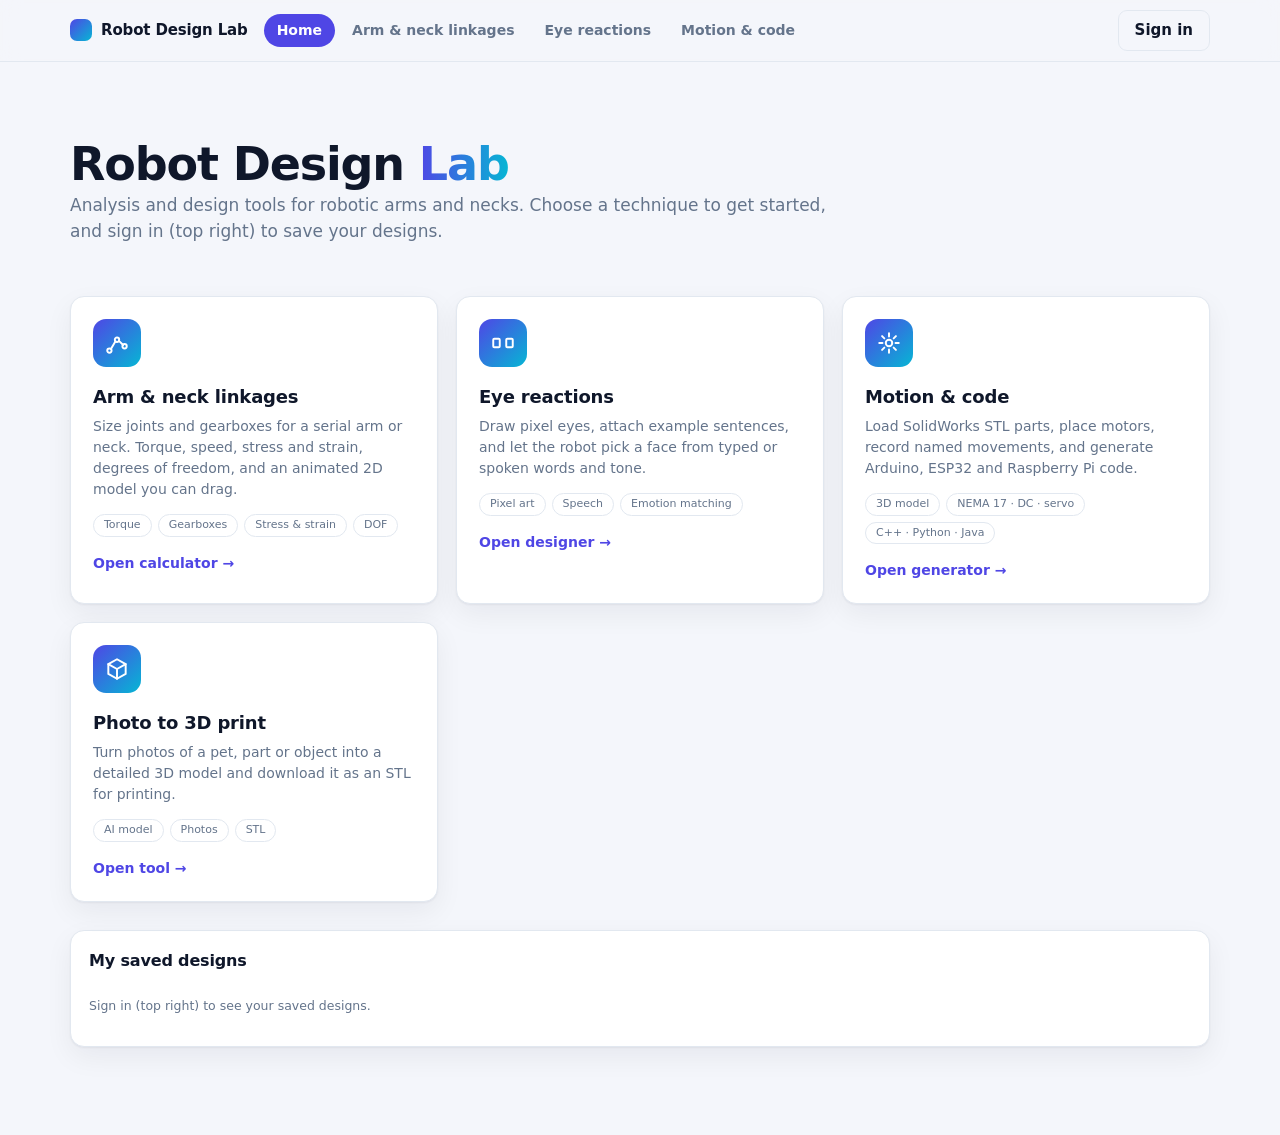
==== commit 573910d9: "Add files via upload" ====
--- a/index.html
+++ b/index.html
@@ -15,6 +15,9 @@
 <a class="tool" href="motion.html"><div class="ico"><svg viewBox="0 0 24 24"><circle cx="12" cy="12" r="3"/><path d="M12 3v3M12 18v3M3 12h3M18 12h3M5.6 5.6l2.1 2.1M16.3 16.3l2.1 2.1M18.4 5.6l-2.1 2.1M7.7 16.3l-2.1 2.1"/></svg></div>
 <h3>Motion &amp; code</h3><p>Load SolidWorks STL parts, place motors, record named movements, and generate Arduino, ESP32 and Raspberry Pi code.</p>
 <div class="chips"><span class="chip">3D model</span><span class="chip">NEMA 17 · DC · servo</span><span class="chip">C++ · Python · Java</span></div><div class="go">Open generator →</div></a>
+<a class="tool" href="photo3d.html"><div class="ico"><svg viewBox="0 0 24 24"><path d="M12 3l8 4.5v9L12 21l-8-4.5v-9z"/><path d="M12 12l8-4.5M12 12v9M12 12L4 7.5"/></svg></div>
+<h3>Photo to 3D print</h3><p>Turn photos of a pet, part or object into a detailed 3D model and download it as an STL for printing.</p>
+<div class="chips"><span class="chip">AI model</span><span class="chip">Photos</span><span class="chip">STL</span></div><div class="go">Open tool →</div></a>
 </div>
 <div class="card"><h2>My saved designs</h2><div id="dl2" class="w"></div></div>
 </main>
